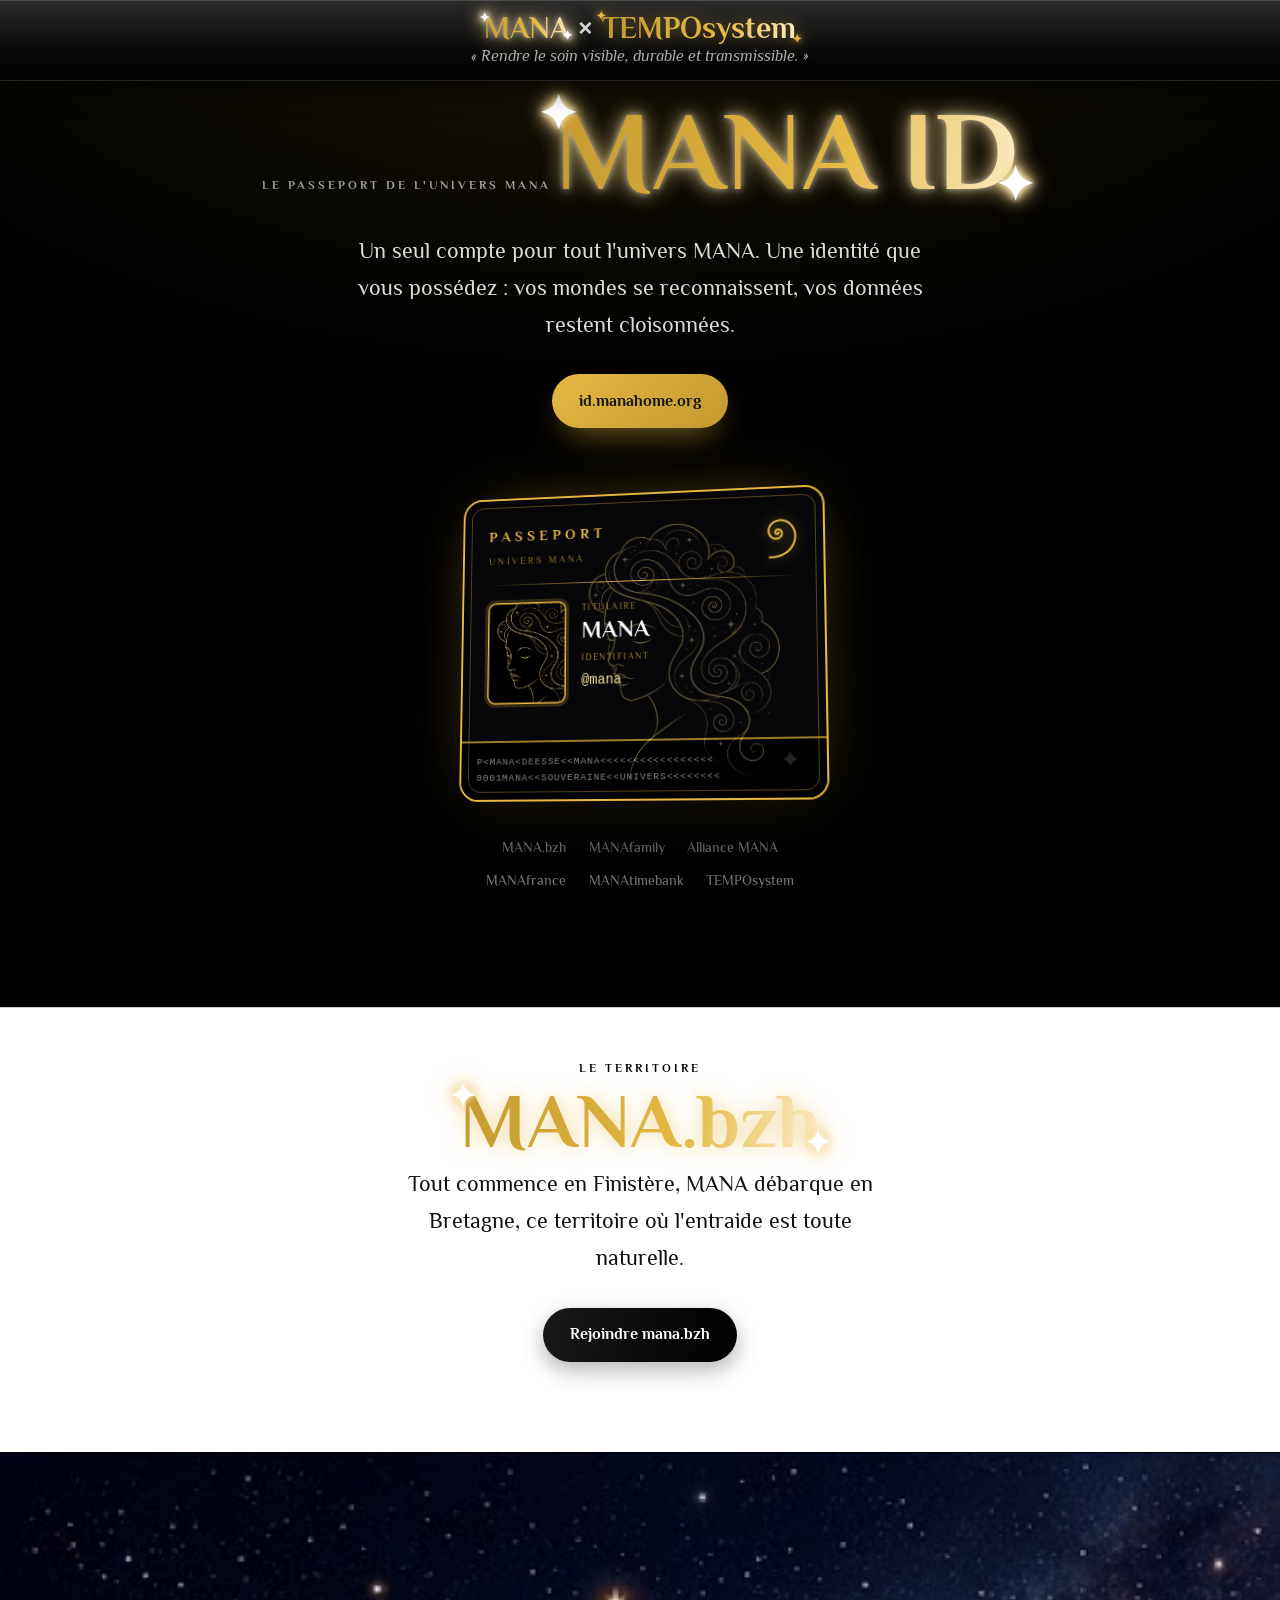
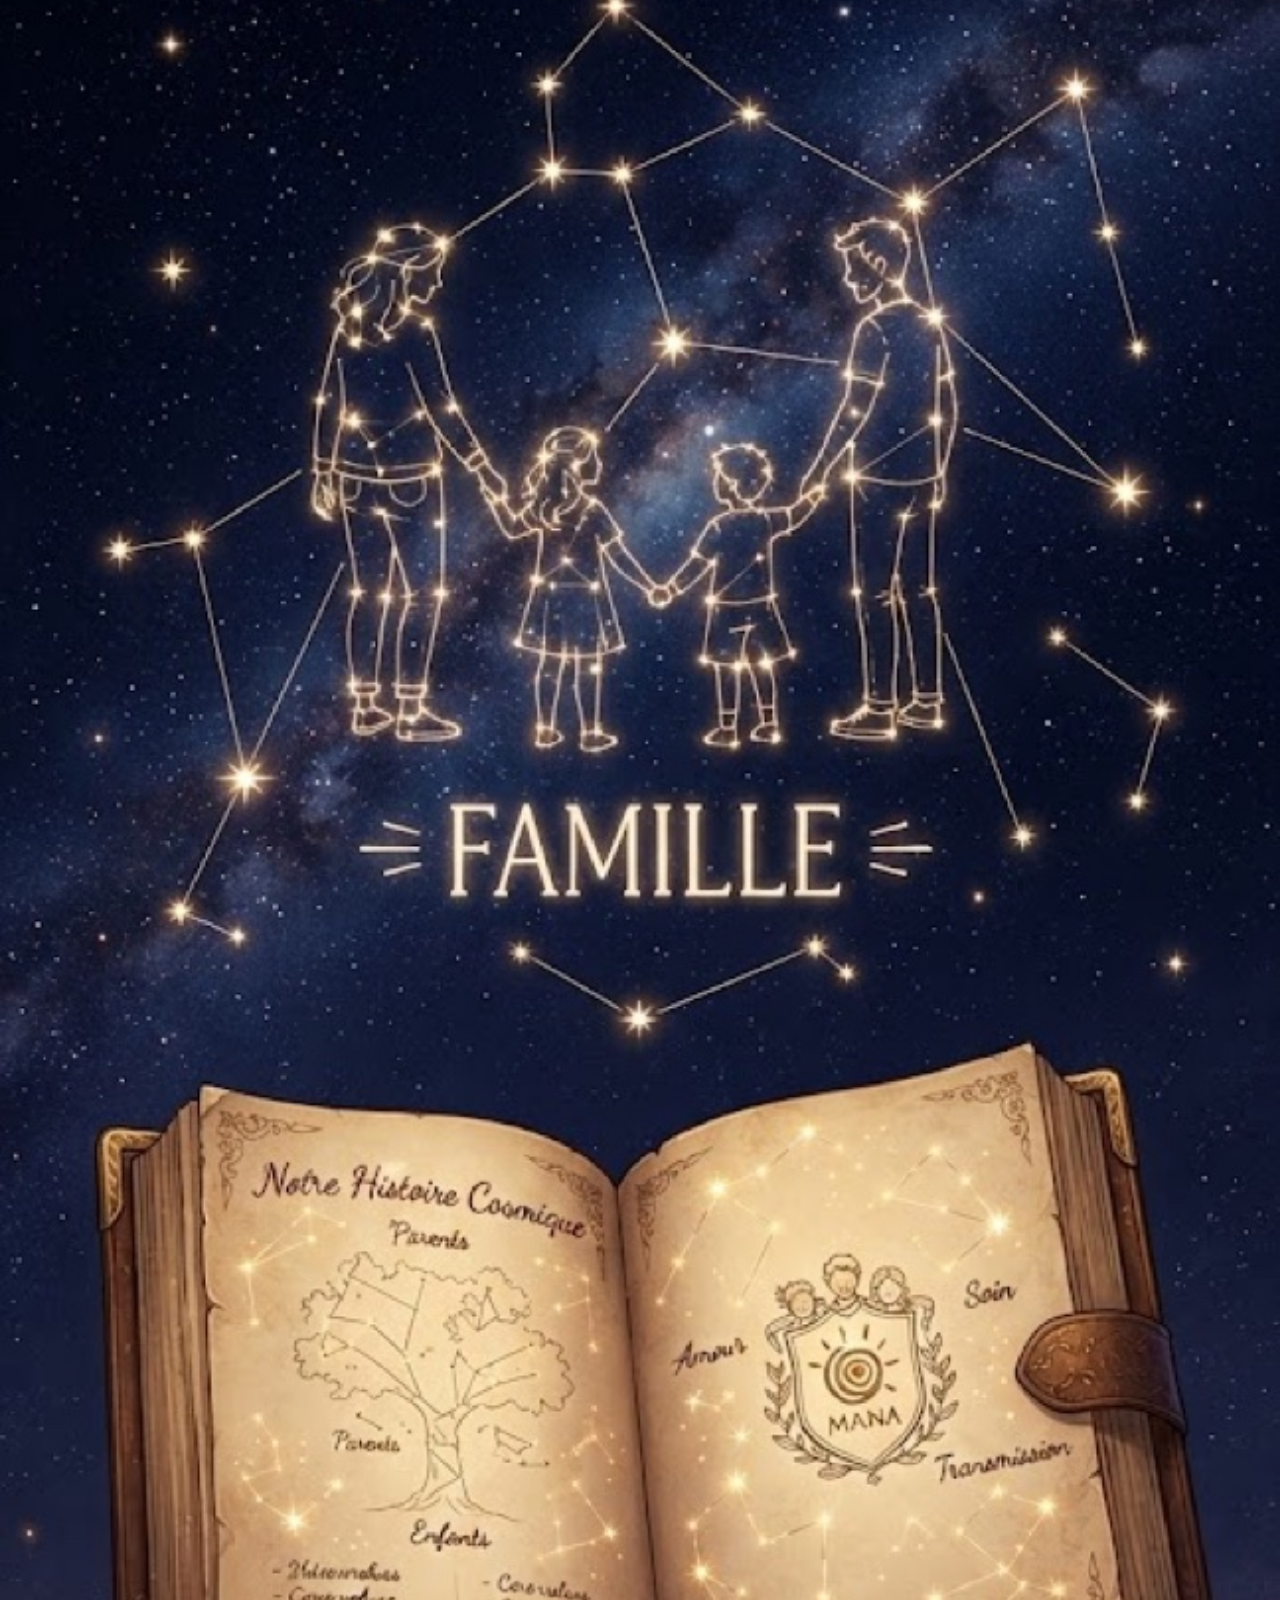
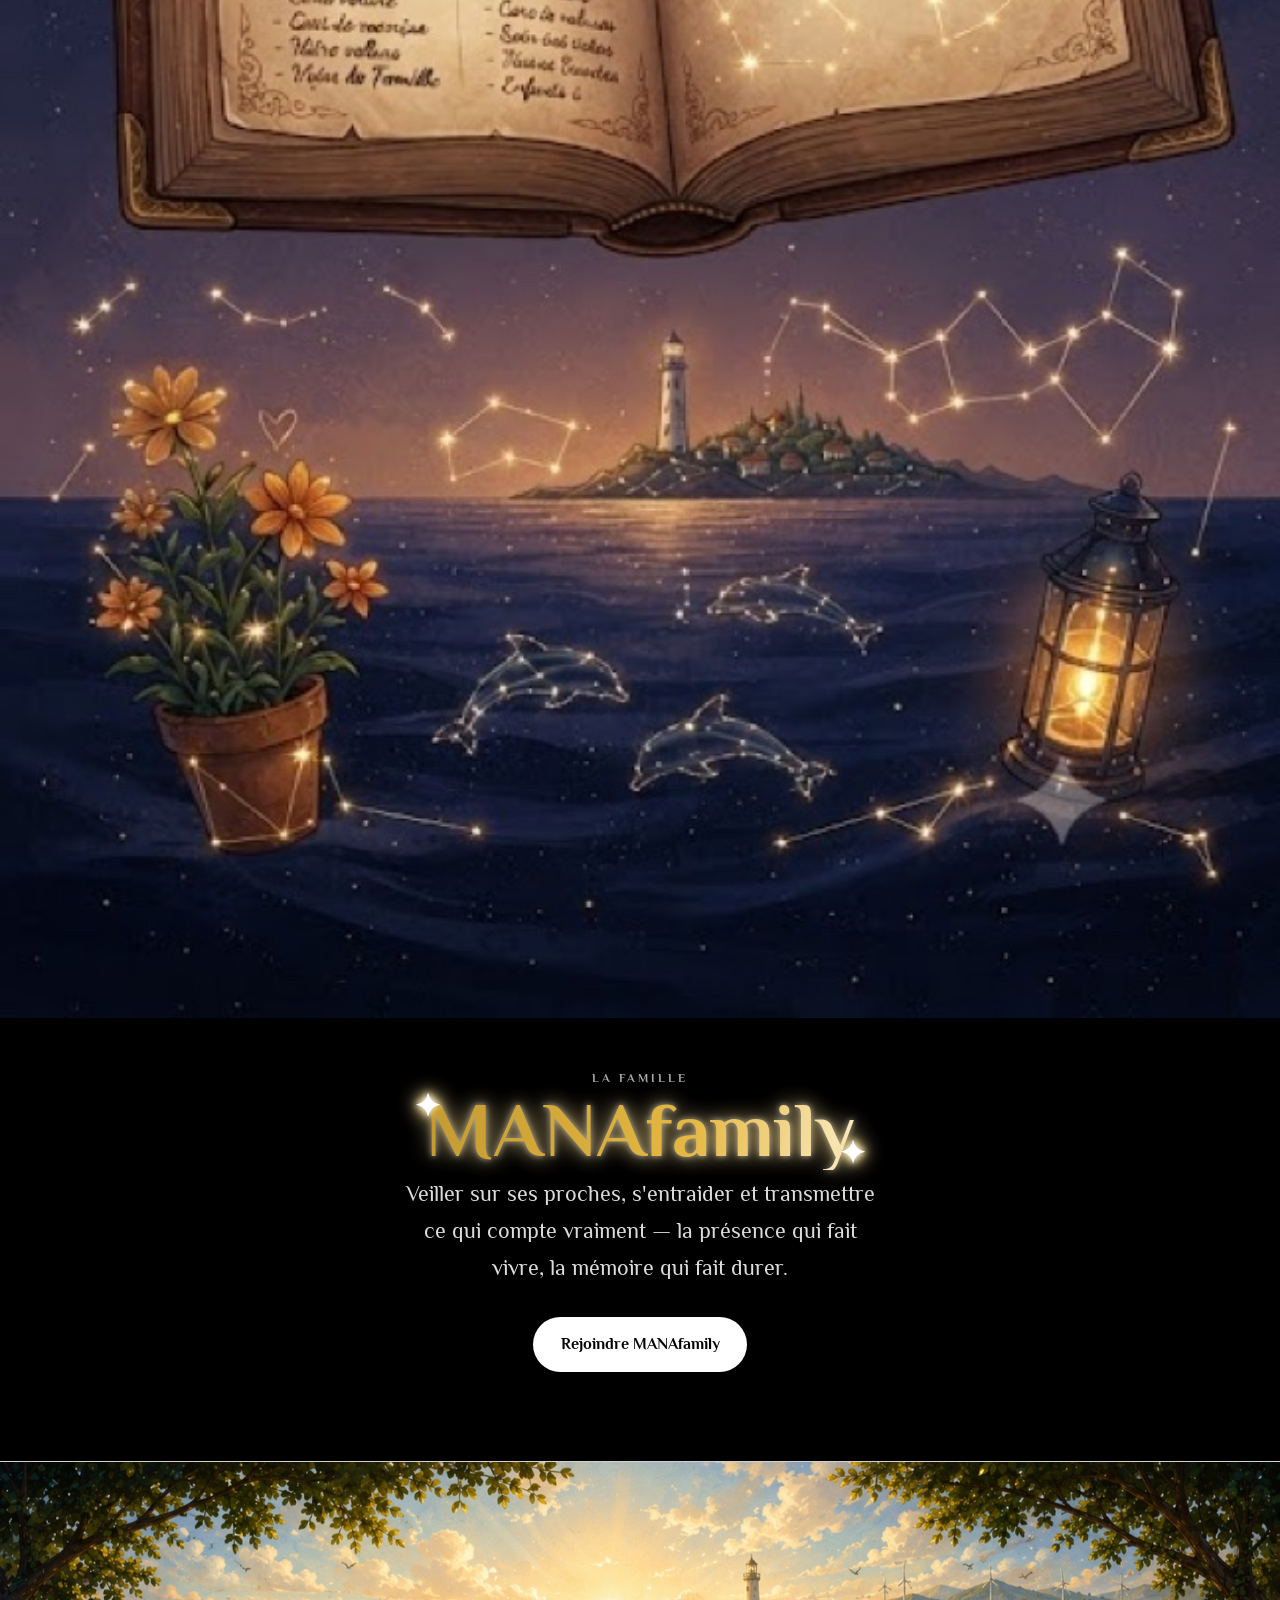
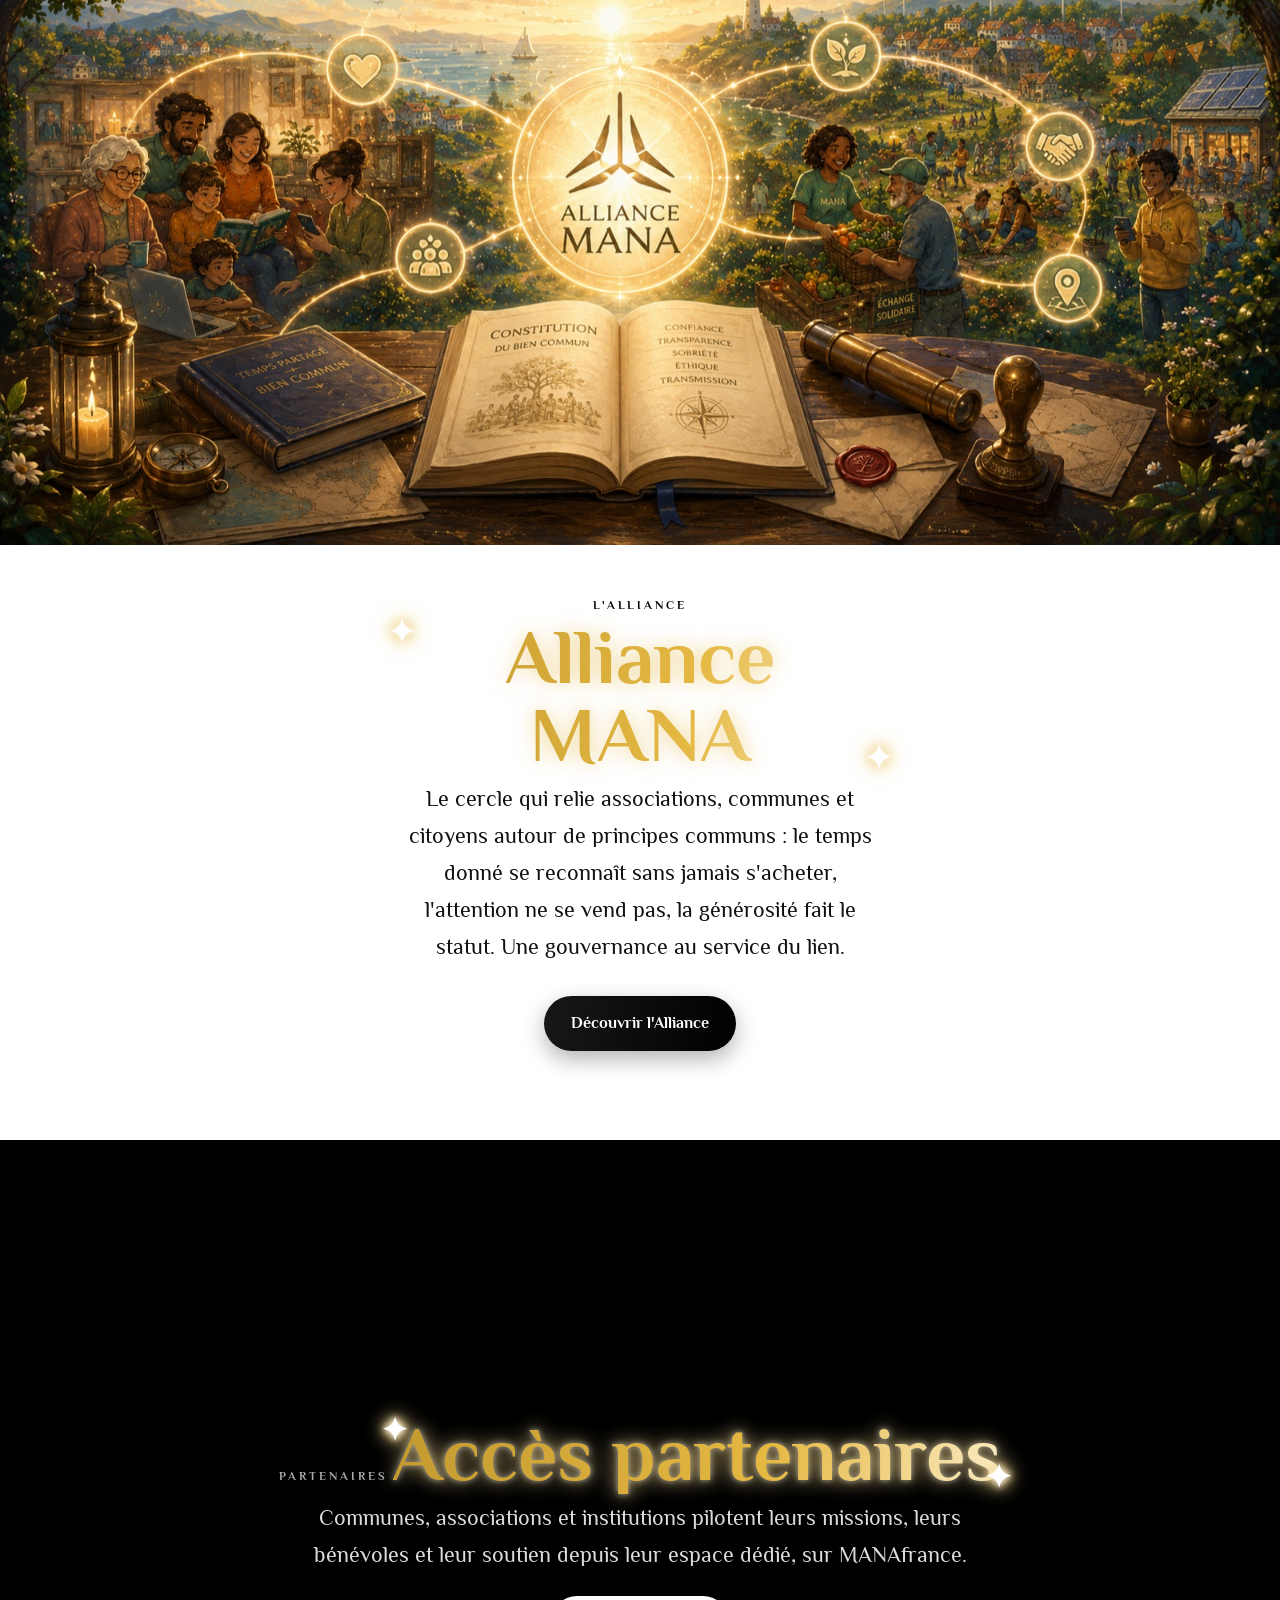
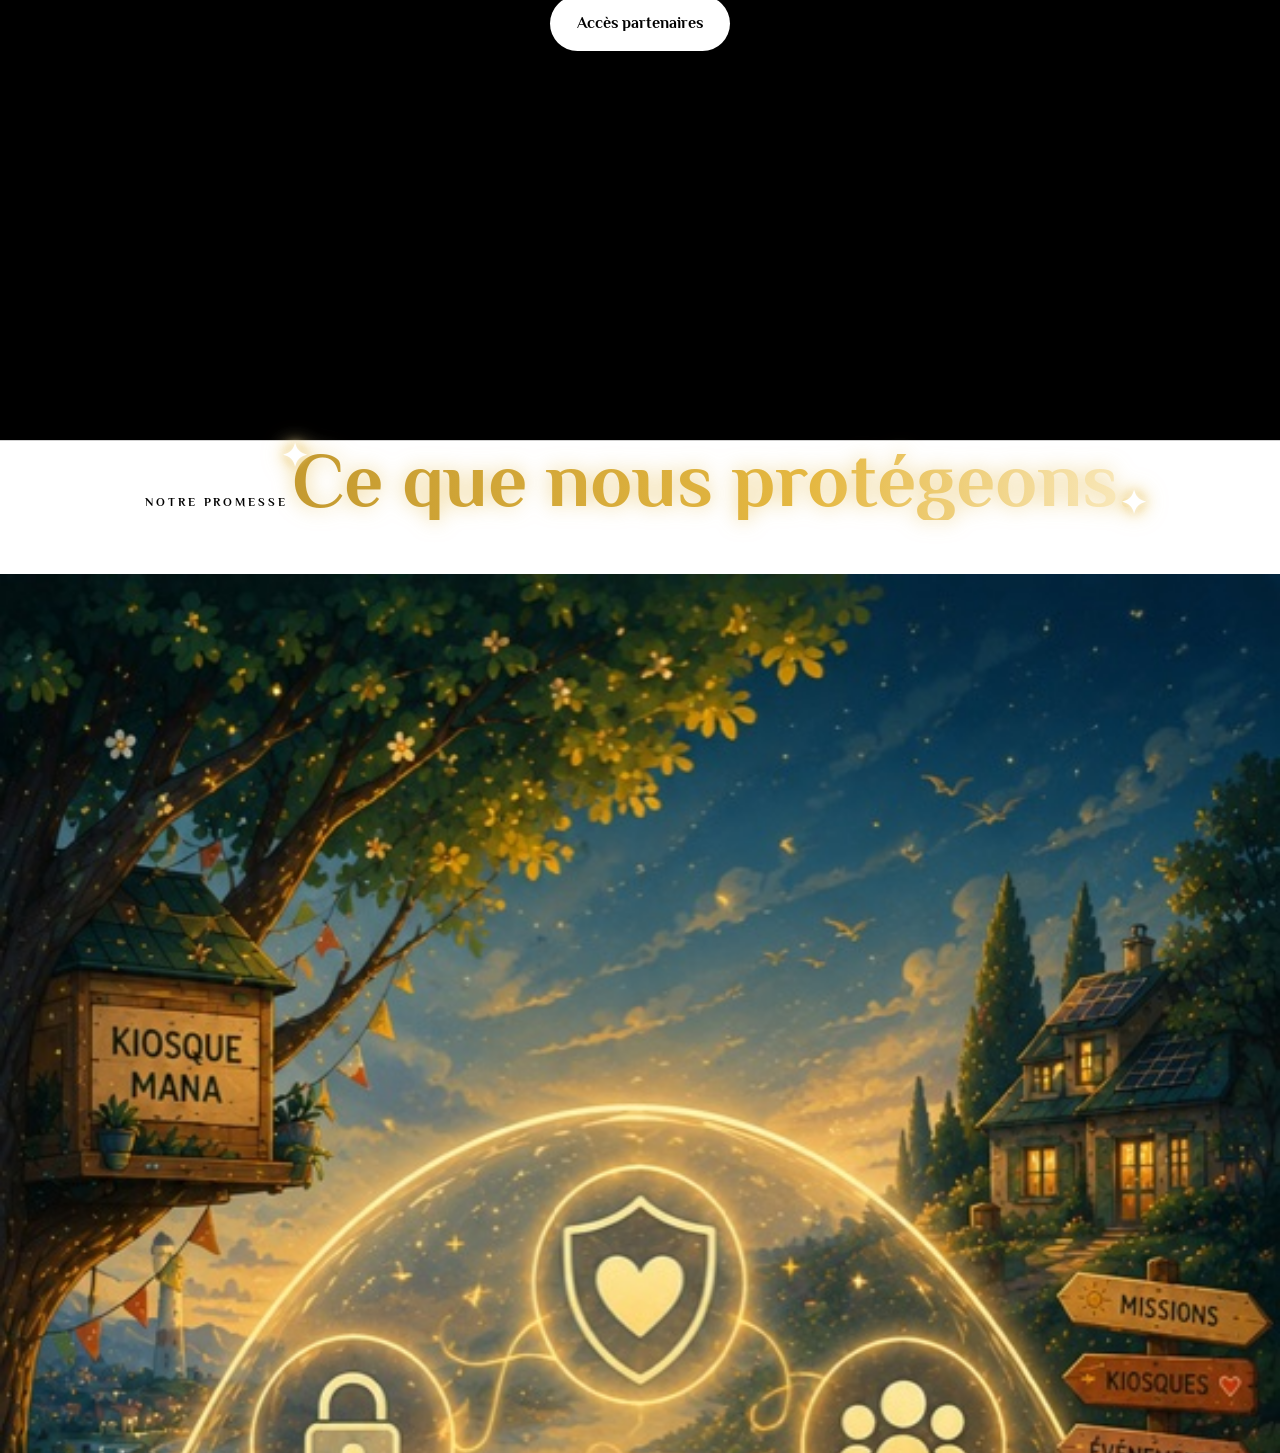
==== index.html @ 600512a5 "feat(accueil): hero MANA ID, alternance noir/blanc, header laqué & contact déesse - Hero MANA ID en " ====
<!doctype html>
<html lang="fr">
<head>
<meta charset="UTF-8">
<meta name="viewport" content="width=device-width, initial-scale=1.0">
<title>MANA — Prendre soin, ensemble · MANA.bzh &amp; MANAfamily</title>
<link rel="icon" type="image/png" href="/favicon.png">
<link rel="apple-touch-icon" href="/icon-192.png">
<!-- PWA : installable + mode standalone (visuels portrait) -->
<link rel="manifest" href="/manifest.webmanifest">
<meta name="theme-color" content="#ffffff">
<meta name="mobile-web-app-capable" content="yes">
<meta name="apple-mobile-web-app-capable" content="yes">
<meta name="apple-mobile-web-app-status-bar-style" content="default">
<meta name="apple-mobile-web-app-title" content="MANAHOME">
<meta name="description" content="MANA rend le soin visible, durable et transmissible. MANA.bzh pour l'entraide entre voisins en Bretagne, MANAfamily pour veiller sur ses proches — et tout l'univers MANA : Alliance MANA, MANA France, ManaTimeBank, TEMPOsystem.">
<meta property="og:title" content="MANA — Prendre soin, ensemble · MANA.bzh & MANAfamily">
<meta property="og:description" content="L'univers du soin partagé : MANA.bzh (entraide entre voisins en Bretagne), MANAfamily (veiller sur ses proches), Alliance MANA, MANA France, ManaTimeBank et TEMPOsystem.">
<meta property="og:type" content="website">
<meta property="og:site_name" content="MANA">
<meta property="og:locale" content="fr_FR">
<meta property="og:url" content="https://manahome.org/">
<meta property="og:image" content="https://manahome.org/og.jpg">
<meta property="og:image:width" content="1200">
<meta property="og:image:height" content="630">
<meta property="og:image:alt" content="Une famille sur un voilier MANA vogue vers la Terre de MANA, au soleil couchant.">
<meta property="og:image:type" content="image/jpeg">
<link rel="canonical" href="https://manahome.org/">
<script type="application/ld+json">
{
  "@context": "https://schema.org",
  "@graph": [
    {
      "@type": "Organization",
      "@id": "https://manahome.org/#organization",
      "name": "MANA",
      "alternateName": "Univers MANA",
      "url": "https://manahome.org",
      "sameAs": ["https://www.wikidata.org/wiki/Q140514880"],
      "logo": { "@type": "ImageObject", "url": "https://manahome.org/Logo_MANA_Symbol_logo.png" },
      "description": "L'univers MANA : rendre le soin visible, durable et transmissible. Une famille de mondes citoyens sous une même Constitution.",
      "subOrganization": [
        { "@type": "Organization", "name": "MANA France", "url": "https://manafrance.org" },
        { "@type": "Organization", "name": "MANA Bretagne", "url": "https://mana.bzh" },
        { "@type": "Organization", "name": "Mana Family", "url": "https://manafamily.org" },
        { "@type": "Organization", "name": "TEMPOSYSTEM", "url": "https://temposystem.fr" },
        { "@type": "Organization", "name": "Mana Time Bank", "url": "https://manatimebank.org" },
        { "@type": "Organization", "name": "Alliance MANA", "url": "https://alliancemana.org" }
      ]
    },
    {
      "@type": "WebSite",
      "@id": "https://manahome.org/#website",
      "url": "https://manahome.org",
      "name": "MANA",
      "inLanguage": "fr-FR",
      "publisher": { "@id": "https://manahome.org/#organization" }
    }
  ]
}
</script>
<meta name="twitter:card" content="summary_large_image">
<meta name="twitter:title" content="MANA — Prendre soin, ensemble · MANA.bzh & MANAfamily">
<meta name="twitter:description" content="L'univers du soin partagé : MANA.bzh, MANAfamily, Alliance MANA, MANA France, ManaTimeBank, TEMPOsystem.">
<meta name="twitter:image" content="https://manahome.org/og.jpg">
<link href="https://fonts.googleapis.com/css2?family=Philosopher:ital,wght@0,400;0,700;1,400;1,700&display=swap" rel="stylesheet">
<style>
  :root{
    color-scheme: light; /* le site reste en mode jour, quel que soit le réglage système */
    /* PALETTE NATURE — vert, sable, terre, eau. On garde les noms de tokens
       hérités, mais le canevas devient clair et aéré (Apple / Airbnb / Patagonia). */
    --mer:#9f9f9f; --riviere:#8d8d8d; --mousse:#868686;
    --sable:#d3d3d3; --terre:#717171; --kaki:#000000; --soleil:#acacac; --corail:#8e8e8e;
    --bleu:var(--riviere); --violet:var(--mousse);
    --encre:#000000; --texte:#111111; --brume:#3d3d3d; --filet:rgba(0, 0, 0, .18);
    --sous:var(--kaki);
    /* Canevas blanc, respirant */
    --fond:#ffffff; --fond-2:#ffffff; --carte:#ffffff;
    --serif:'Philosopher','Iowan Old Style',Georgia,serif;
    --sans:'Philosopher','Iowan Old Style',Georgia,serif;
    --ombre:0 20px 60px rgba(47, 47, 47, .10);
    --ombre-douce:0 10px 34px rgba(47, 47, 47, .07);
  }
  *{box-sizing:border-box} html{scroll-behavior:smooth}
  body{margin:0;font-family:var(--sans);color:var(--texte);line-height:1.7;
    background:var(--fond);-webkit-font-smoothing:antialiased}
  a{color:inherit}
  img{max-width:100%}
  ::selection{background:#000000;color:#ffffff}

  /* Conteneur commun — beaucoup d'air */
  .wrap{max-width:1080px;margin:0 auto;padding:0 1.8rem}
  /* Chaque section = un écran à part entière, très aéré, nettement coupé */
  section{min-height:100svh;display:flex;flex-direction:column;justify-content:center;
    padding:0 0 clamp(4.5rem,9vw,7.5rem)}
  section > .wrap{width:100%}
  section + section{border-top:1px solid var(--filet)}
  h1,h2{font-family:var(--serif);color:var(--kaki);letter-spacing:-.01em;margin:0}
  h2{font-weight:400;font-size:clamp(2.2rem,5vw,3.6rem);line-height:1.12}
  .eyebrow{font-size:.72rem;letter-spacing:.26em;text-transform:uppercase;font-weight:700;
    color:var(--sous);margin:0 0 1.6rem}
  .lead{font-size:clamp(1.18rem,2vw,1.4rem);line-height:1.65;color:var(--texte)}

  /* Boutons */
  .btn{display:inline-flex;align-items:center;gap:.4rem;padding:.85rem 1.7rem;border-radius:999px;
    background:linear-gradient(100deg,#181818,#000000);color:#ffffff;font-weight:700;
    font-size:1rem;text-decoration:none;box-shadow:0 8px 22px rgba(0, 0, 0, .30);
    transition:filter .2s,transform .2s}
  .btn:hover{filter:brightness(1.6);transform:translateY(-2px)}
  .btn.ghost{background:none;color:var(--kaki);border:1.5px solid rgba(0, 0, 0, .55);box-shadow:none}
  .btn.ghost:hover{border-color:var(--kaki);background:rgba(0, 0, 0, .06)}

  /* Header — barre fine ; tout est dans le menu, sauf la connexion */
  header{position:fixed;top:0;left:0;right:0;z-index:50;backdrop-filter:blur(12px);
    background:rgba(255, 255, 255, .82);border-bottom:1px solid var(--filet)}
  body{padding-top:0}
  .nav{max-width:1120px;margin:0 auto;padding:0 1.8rem;height:62px;display:flex;
    align-items:center;justify-content:space-between;gap:1rem}
  .mark{display:flex;align-items:center;gap:.7rem;text-decoration:none}
  .mark img{height:28px;width:28px;object-fit:contain}
  header .mark img{filter:grayscale(1)}
  .mark-name{font-size:13px;letter-spacing:.18em;font-weight:700;text-transform:uppercase;color:var(--encre)}
  .nav-actions{display:flex;align-items:center;gap:.75rem;flex-shrink:0}
  .nav-btn{display:inline-block;padding:.55rem 1.15rem;border-radius:999px;font-size:12.5px;font-weight:700;
    letter-spacing:.02em;white-space:nowrap;text-decoration:none;
    background:linear-gradient(100deg,#181818,#000000);color:#ffffff;
    box-shadow:0 4px 14px rgba(0, 0, 0, .28);transition:filter .2s,transform .2s}
  .nav-btn:hover{filter:brightness(1.35);transform:translateY(-1px)}
  @media(max-width:460px){.nav-btn{padding:.5rem .95rem;font-size:12px}}
  /* Bouton hamburger — présent à toutes les tailles */
  .burger{width:42px;height:42px;border:0;background:none;cursor:pointer;padding:0;
    display:flex;flex-direction:column;align-items:center;justify-content:center;gap:5px}
  .burger span{display:block;width:22px;height:2px;background:var(--encre);border-radius:2px;
    transition:transform .3s ease, opacity .2s ease}
  .burger[aria-expanded="true"] span:nth-child(1){transform:translateY(7px) rotate(45deg)}
  .burger[aria-expanded="true"] span:nth-child(2){opacity:0}
  .burger[aria-expanded="true"] span:nth-child(3){transform:translateY(-7px) rotate(-45deg)}
  /* Menu plein écran */
  .menu{position:fixed;inset:0;z-index:40;background:rgba(255, 255, 255, .98);backdrop-filter:blur(16px);
    display:flex;align-items:center;justify-content:center;
    opacity:0;visibility:hidden;transition:opacity .3s ease, visibility .3s ease}
  .menu.open{opacity:1;visibility:visible}
  .menu-nav{display:flex;flex-direction:column;align-items:center;gap:clamp(1.5rem,4vw,2.6rem)}
  .menu-nav a{font-family:var(--serif);color:var(--kaki);text-decoration:none;
    font-size:clamp(1.9rem,5vw,3rem);line-height:1;letter-spacing:-.01em;
    transition:color .18s ease, transform .18s ease}
  .menu-nav a:hover{color:var(--mousse);transform:translateY(-2px)}
  body.menu-open{overflow:hidden}

  /* Logo texte MANAfamily — effet « or vivant » + étincelles (identité manafamily.org) */
  .mf-logo{position:relative;display:inline-block;margin:0 0 1.6rem;
    font-family:'Philosopher',var(--serif);font-weight:700;text-transform:none;
    font-size:clamp(3rem,11vw,5.6rem);line-height:1.05;letter-spacing:0;
    background:linear-gradient(100deg,#c49a30 0%,#e5b842 26%,#fff7e0 46%,#ffffff 50%,#fff7e0 54%,#e5b842 74%,#c49a30 100%);
    background-size:240% 100%;-webkit-background-clip:text;background-clip:text;
    -webkit-text-fill-color:transparent;color:transparent;
    filter:drop-shadow(0 0 10px rgba(229,184,66,.6)) drop-shadow(0 0 3px rgba(255,255,255,.7));
    animation:manafamily-lumiere 5s ease-in-out infinite}
  .mf-logo::before,.mf-logo::after{content:'✦';position:absolute;font-size:.42em;
    color:#ffffff;-webkit-text-fill-color:#ffffff;
    text-shadow:0 0 6px rgba(255,255,255,.95),0 0 12px #e5b842;
    animation:etincelle-mana 2.6s ease-in-out infinite;pointer-events:none}
  .mf-logo::before{top:-.05em;left:-.35em}
  .mf-logo::after{bottom:0;right:-.35em;animation-delay:1.3s}
  @keyframes manafamily-lumiere{0%{background-position:130% 0}100%{background-position:-30% 0}}
  @keyframes etincelle-mana{0%,100%{opacity:.15;transform:scale(.6) rotate(0deg)}50%{opacity:1;transform:scale(1.15) rotate(90deg)}}
  @media(prefers-reduced-motion:reduce){.mf-logo{animation:none;background-position:50% 0}.mf-logo::before,.mf-logo::after{animation:none;opacity:.7}}
  /* Mot doré réutilisable (effet MANAfamily) — ex. « Lire notre Constitution » */
  .or-vivant{position:relative;font-family:'Philosopher',var(--serif);font-weight:700;text-transform:none;text-decoration:none;
    background:linear-gradient(100deg,#c49a30 0%,#e5b842 26%,#fff7e0 46%,#ffffff 50%,#fff7e0 54%,#e5b842 74%,#c49a30 100%);
    background-size:240% 100%;-webkit-background-clip:text;background-clip:text;-webkit-text-fill-color:transparent;color:transparent;
    filter:drop-shadow(0 0 8px rgba(229,184,66,.45));animation:manafamily-lumiere 5s ease-in-out infinite}
  .or-vivant::before,.or-vivant::after{content:'✦';position:absolute;font-size:.4em;color:#e5b842;-webkit-text-fill-color:#e5b842;
    text-shadow:0 0 6px rgba(229,184,66,.85);animation:etincelle-mana 2.6s ease-in-out infinite;pointer-events:none}
  .or-vivant::before{top:-.1em;left:-.5em}
  .or-vivant::after{bottom:-.05em;right:-.5em;animation-delay:1.3s}
  .lire-constitution{font-family:var(--serif);font-size:clamp(1rem,1.8vw,1.2rem);color:rgba(255,255,255,.78);
    line-height:1.2;background:#000000;border-radius:24px;text-align:center;
    padding:clamp(1.8rem,4vw,2.6rem);margin:clamp(2.4rem,5vw,3.2rem) 0 0}
  .lire-constitution .or-vivant{display:block;font-size:clamp(2.8rem,7vw,4.8rem);line-height:1.05;margin-top:.15rem}
  @media(prefers-reduced-motion:reduce){.or-vivant{animation:none;background-position:50% 0}.or-vivant::before,.or-vivant::after{animation:none;opacity:.7}}
  /* ===== HERO — MANA ID · le passeport de l'univers MANA (fond noir) ===== */
  .hero-id{text-align:center;background:#000000;overflow:hidden;
    justify-content:flex-start;padding-top:clamp(4.8rem,9vw,5.8rem);
    background-image:radial-gradient(120% 80% at 50% -10%,rgba(229,184,66,.14),transparent 60%)}
  .hero-id .eyebrow{color:rgba(255,255,255,.62)}
  .hero-id .mf-logo{font-size:clamp(3.4rem,13vw,7rem);margin:0 0 1.4rem}
  .hero-id .lead{max-width:44ch;margin:0 auto;color:rgba(255,255,255,.86)}
  .hero-id .id-cta{margin-top:1.9rem;background:linear-gradient(135deg,#e5b842,#c49a30);
    color:#141414;box-shadow:0 14px 32px -12px rgba(196,154,48,.72)}
  .hero-id .id-cta:hover{filter:brightness(1.08);transform:translateY(-2px)}
  .id-worlds{display:flex;flex-wrap:wrap;justify-content:center;gap:.5rem 1.4rem;
    margin:2.2rem auto 0;max-width:40ch;font-size:.9rem;color:rgba(255,255,255,.5)}
  .id-worlds span{white-space:nowrap}
  .id-soon{display:inline-block;margin-top:2.2rem;padding:.5rem 1.2rem;border-radius:999px;
    border:1px solid rgba(255,255,255,.28);color:rgba(255,255,255,.72);
    font-size:.8rem;letter-spacing:.06em}

  /* ===== Passeport visuel de la déesse MANA (dans le hero MANA ID) ===== */
  .id-passport{--g:#e5b842;--g-hi:#f6e3a2;margin:clamp(2.6rem,5vw,3.8rem) auto 0;
    width:min(372px,86vw);perspective:1500px}
  .idp-card{position:relative;border-radius:20px;overflow:hidden;border:2px solid var(--g);
    background:#0b0b0e;text-align:left;
    box-shadow:0 44px 90px -34px rgba(0,0,0,.95),0 0 66px -22px rgba(229,184,66,.5);
    transform:rotateX(8deg) rotateY(-11deg);transform-style:preserve-3d;
    animation:idp-float 8s ease-in-out infinite}
  @keyframes idp-float{
    0%,100%{transform:rotateX(8deg) rotateY(-11deg) translateY(0)}
    50%{transform:rotateX(6deg) rotateY(-7deg) translateY(-12px)}}
  .idp-liseret{position:absolute;inset:7px;border:1px solid rgba(229,184,66,.34);
    border-radius:13px;pointer-events:none;z-index:2}
  .idp-bg{position:absolute;inset:0;z-index:0;pointer-events:none;background:#000;
    background-image:url('/mana-deesse-portrait.png');background-repeat:no-repeat;
    background-position:right center;background-size:82%;opacity:.33;
    filter:brightness(1.45) saturate(1.15)}
  .idp-spiral{position:absolute;top:18px;right:18px;width:54px;height:54px;z-index:3;
    filter:drop-shadow(0 0 6px rgba(229,184,66,.5))}
  .idp-inner{position:relative;z-index:1;padding:26px 26px 18px}
  .idp-kicker{font-family:var(--serif);font-weight:700;letter-spacing:.32em;text-transform:uppercase;
    font-size:.92rem;margin:0;color:var(--g)}
  .idp-univers{font-family:var(--serif);letter-spacing:.24em;text-transform:uppercase;
    font-size:.64rem;color:rgba(229,184,66,.6);margin:.25rem 0 0}
  .idp-rule{height:1px;margin:.95rem 0 0;background:linear-gradient(to right,transparent,var(--g),transparent)}
  .idp-body{display:flex;gap:16px;align-items:flex-start;margin-top:1.15rem}
  .idp-photo{width:82px;height:104px;border-radius:8px;overflow:hidden;flex:none;background:#05060a;
    box-shadow:inset 0 0 0 1.5px var(--g),0 0 0 3px rgba(229,184,66,.2)}
  .idp-photo img{width:100%;height:100%;object-fit:cover;display:block}
  .idp-holder{min-width:0;flex:1}
  .idp-l{font-family:var(--serif);letter-spacing:.16em;text-transform:uppercase;font-size:.58rem;
    color:rgba(229,184,66,.66);margin:0}
  .idp-name{font-family:var(--serif);font-weight:700;font-size:1.5rem;color:#fff;margin:.08rem 0 0;line-height:1.05}
  .idp-handle{font-family:ui-monospace,Menlo,Consolas,monospace;font-size:.86rem;color:var(--g-hi);margin:.2rem 0 0}
  .idp-badge{display:inline-block;margin-top:.7rem;padding:.28rem .7rem;border-radius:7px;
    font-family:var(--serif);font-size:.62rem;letter-spacing:.12em;text-transform:uppercase;color:var(--g);
    border:1px solid rgba(229,184,66,.6);background:rgba(229,184,66,.12)}
  .idp-fields{display:flex;justify-content:space-between;gap:14px;margin-top:1.15rem}
  .idp-fields .v{font-family:ui-monospace,Menlo,Consolas,monospace;font-size:.8rem;color:rgba(255,255,255,.9);margin:.1rem 0 0}
  .idp-mrz{margin-top:1.2rem;background:#000;border-top:2px solid var(--g);padding:.75rem 1rem;
    font-family:ui-monospace,Menlo,Consolas,monospace;font-size:.6rem;letter-spacing:.1em;
    color:rgba(255,255,255,.78);line-height:1.7;word-break:break-all}
  @media(prefers-reduced-motion:reduce){.idp-card{animation:none}}
  @media(max-width:520px){.idp-card{transform:none;animation:none}}

  /* ===== ALTERNANCE blanc / noir — un fond sur deux passe en noir ===== */
  section.noir{background:#000000}
  section.noir .eyebrow{color:rgba(255,255,255,.68)}
  section.noir .lead{color:rgba(255,255,255,.86)}
  section.noir h1,section.noir h2{color:#ffffff}
  /* Bouton inversé sur fond noir : pastille blanche, texte noir */
  section.noir .btn{background:#ffffff;color:#000000;box-shadow:0 10px 26px rgba(0,0,0,.5)}
  section.noir .btn:hover{filter:none;background:#f1f1f1}
  section.noir .btn.ghost{background:none;color:#ffffff;border-color:rgba(255,255,255,.55)}
  section.noir .btn.ghost:hover{border-color:#ffffff;background:rgba(255,255,255,.08)}

  /* ===== OFFRES — illustrations pleine largeur (bord à bord) + texte centré dessous ===== */
  .offre-section{min-height:auto;text-align:center;padding:0 0 clamp(3.4rem,7vw,6rem)}
  .offre-media{width:100%;margin:0 0 clamp(1.8rem,3.6vw,3rem);overflow:hidden}
  .offre-media img{display:block;width:100%;height:auto}
  .offre-txt{max-width:60ch}
  .offre-txt .eyebrow{margin:0 0 .8rem}
  .offre-txt .mf-logo,.sec-partenaires .mf-logo,.sec-promesse .mf-logo{font-size:clamp(2.8rem,7vw,4.8rem);margin:0 0 .4rem;line-height:1.02}
  /* Masthead — « MANAhome × TEMPOsystem » + devise, aligné à gauche */
  .masthead{position:fixed;top:0;left:0;right:0;z-index:60;text-align:center;
    padding:clamp(.5rem,1.3vw,.8rem) clamp(1.5rem,4vw,2.4rem) clamp(.45rem,.9vw,.6rem);
    background:linear-gradient(180deg,#2b2b2b 0%,#0c0c0c 58%,#000000 100%);
    box-shadow:0 12px 30px -8px rgba(0,0,0,.7),
      inset 0 1px 0 rgba(255,255,255,.14),
      inset 0 -1px 0 rgba(0,0,0,.7);
    -webkit-backdrop-filter:blur(6px);backdrop-filter:blur(6px)}
  .masthead-brand{margin:0;font-size:clamp(1.15rem,2.8vw,1.9rem);line-height:1}
  .masthead-brand .mf-logo,.masthead-brand .or-vivant{font-size:1em;margin:0;line-height:1;text-decoration:none}
  .masthead-brand .mh-x{color:rgba(255,255,255,.82);font-family:var(--serif);font-weight:700;padding:0 .3em}
  .masthead-devise{margin:0;color:rgba(255,255,255,.66);font-family:var(--serif);font-style:italic;font-size:clamp(.82rem,1.4vw,1rem)}
  .offre-txt .lead{margin:0 auto 1.9rem;max-width:52ch}
  /* Sections épurées Alliance & Partenaires */
  .sec-partenaires{text-align:center}
  .sec-partenaires .lead{max-width:54ch;margin:0 auto 1.4rem}

  /* ===== SECTION 2 — le temps de l'entraide (illustration pleine) ===== */
  .sec-espaces{text-align:center}
  .sr-only{position:absolute;width:1px;height:1px;padding:0;margin:-1px;overflow:hidden;
    clip:rect(0 0 0 0);white-space:nowrap;border:0}
  .entraide-illu{margin:0 auto;max-width:1000px;border-radius:26px;overflow:hidden;
    box-shadow:var(--ombre);border:1px solid var(--filet);transition:transform .3s ease,box-shadow .3s ease}
  .entraide-illu:hover{transform:translateY(-4px)}
  .entraide-illu a{display:block}
  .entraide-illu img{display:block;width:100%;height:auto}
  @media(max-width:560px){.entraide-illu{border-radius:18px}}

  /* ===== SECTION 3 — pourquoi MANA ? (bande ivoire) ===== */
  .pourquoi-grid{display:grid;grid-template-columns:1fr 1fr;gap:clamp(2.5rem,6vw,5rem);align-items:center}
  @media(max-width:820px){.pourquoi-grid{grid-template-columns:1fr;gap:2.6rem;text-align:center}}
  .pourquoi-txt p{font-size:clamp(1.2rem,2.2vw,1.5rem);line-height:1.5;color:var(--encre);
    font-family:var(--serif);margin:0 0 .3rem}
  .pourquoi-txt .compte{color:var(--brume)}
  .pourquoi-txt .pivot{color:var(--kaki);margin-top:1.4rem}
  .pourquoi-txt .rend{font-weight:700;color:var(--mousse)}
  /* Les trois forces du soin : Présence · Mémoire · Lien */
  .grammaire{margin:0 auto;max-width:460px;width:100%}
  .grammaire img{display:block;width:100%;height:auto;mix-blend-mode:multiply}

  /* ===== SECTION 4 — notre promesse (bande blanche) ===== */
  .sec-promesse{text-align:center;background:var(--fond-2)}
  .promesse-illu{width:100%;margin:clamp(2rem,4vw,3rem) 0 clamp(2.4rem,5vw,3.4rem);
    border-radius:0;overflow:hidden;box-shadow:none;border:none}
  .promesse-illu img{display:block;width:100%;height:auto}
  .promesse{display:grid;grid-template-columns:repeat(2,1fr);gap:1.4rem;margin:0 0 clamp(2.4rem,5vw,3.4rem);text-align:left}
  @media(max-width:640px){.promesse{grid-template-columns:1fr}}
  .prom{background:var(--carte);border:1px solid var(--filet);border-radius:20px;
    padding:clamp(1.5rem,2.6vw,2rem);box-shadow:var(--ombre-douce);display:flex;gap:1rem;align-items:flex-start}
  .prom svg{flex:none;width:26px;height:26px;stroke:var(--mousse);stroke-width:1.7;fill:none;
    stroke-linecap:round;stroke-linejoin:round;margin-top:.15rem}
  .prom p{margin:0;font-size:clamp(1.1rem,2vw,1.28rem);line-height:1.4;color:var(--encre);font-family:var(--serif)}

  /* ===== SECTION 5 — la Terre de MANA (bande ivoire) ===== */
  .sec-terre{text-align:center}
  .sec-terre h2{margin-bottom:clamp(1.6rem,3vw,2.2rem)}
  .terre-txt{max-width:34ch;margin:0 auto clamp(2.4rem,5vw,3.2rem);font-family:var(--serif);
    font-size:clamp(1.2rem,2.3vw,1.55rem);line-height:1.5;color:var(--texte)}
  .terre-txt strong{color:var(--kaki)}
  .terre-frame{max-width:940px;margin:0 auto clamp(2.6rem,5vw,3.4rem);border-radius:26px;overflow:hidden;
    box-shadow:var(--ombre);border:1px solid var(--filet)}
  .terre-frame img{display:block;width:100%;height:auto}
  @media(max-width:560px){.terre-frame{border-radius:18px}}

  /* ===== SECTION 6 — commencer (bande blanche) ===== */
  .sec-commencer{text-align:center;background:var(--fond-2)}
  .sec-commencer h2{margin-bottom:clamp(1.8rem,4vw,2.6rem)}
  .commencer-frame{max-width:820px;margin:0 auto clamp(2.6rem,5vw,3.6rem);border-radius:24px;overflow:hidden;
    box-shadow:var(--ombre-douce);border:1px solid var(--filet)}
  .commencer-frame img{display:block;width:100%;height:auto}
  .guide-star{max-width:620px;margin:0 auto;background:var(--fond);border:1px solid var(--filet);
    border-radius:24px;padding:clamp(2.2rem,4vw,3rem);box-shadow:var(--ombre)}
  .guide-star h3{font-family:var(--serif);font-weight:700;font-size:clamp(1.6rem,3.4vw,2.2rem);
    color:var(--kaki);margin:0 0 .6rem}
  .guide-star p{margin:0 auto 1.6rem;max-width:46ch;color:var(--brume);font-size:1.05rem}
  .guide-cta{display:flex;gap:.8rem;justify-content:center;flex-wrap:wrap}
  .plus-loin{margin-top:clamp(3.5rem,7vw,5.5rem)}
  .plus-loin .eyebrow{margin-bottom:1.6rem}
  .plus-grid{display:grid;grid-template-columns:repeat(auto-fit,minmax(180px,1fr));gap:1.1rem;max-width:880px;margin:0 auto}
  @media(max-width:560px){.plus-grid{grid-template-columns:1fr}}
  .plus{display:block;background:var(--carte);border:1px solid var(--filet);border-radius:16px;
    padding:1.3rem 1.5rem;text-decoration:none;color:inherit;text-align:left;
    transition:transform .2s,border-color .2s,box-shadow .2s}
  .plus:hover{transform:translateY(-2px);border-color:rgba(102, 102, 102, .3);box-shadow:var(--ombre-douce)}
  .plus b{display:block;font-family:var(--serif);font-size:1.15rem;color:var(--kaki)}
  .plus span{font-size:.9rem;color:var(--brume)}

  /* ===== CONTACT — écrire à MANA (fond noir, illustration déesse) ===== */
  .sec-contact{min-height:auto;background:#000000;padding:clamp(3.5rem,7vw,6rem) 0}
  .contact-grid{display:flex;flex-direction:column;align-items:center;text-align:center;
    gap:clamp(1.4rem,3.5vw,2.4rem)}
  .contact-illu{margin:0}
  .contact-illu img{display:block;width:100%;max-width:300px;height:auto;margin:0 auto;
    -webkit-mask-image:radial-gradient(circle at 50% 42%,#000 56%,transparent 80%);
    mask-image:radial-gradient(circle at 50% 42%,#000 56%,transparent 80%)}
  .contact-head{width:100%}
  .contact-head .eyebrow{color:rgba(255,255,255,.62)}
  .contact-head h2{color:#ffffff;margin:0 0 .7rem}
  .contact-head .lead{color:rgba(255,255,255,.82);margin:0 auto 1.6rem;max-width:52ch}
  .contact-form{display:flex;flex-direction:column;gap:.7rem;text-align:left;max-width:480px;margin:0 auto}
  .contact-form input,.contact-form textarea{width:100%;border:1px solid rgba(255,255,255,.2);
    border-radius:12px;padding:.8rem .95rem;font-size:.95rem;font-family:var(--sans);
    color:#ffffff;background:rgba(255,255,255,.05);outline:none;transition:border-color .2s}
  .contact-form input::placeholder,.contact-form textarea::placeholder{color:rgba(255,255,255,.45)}
  .contact-form input:focus,.contact-form textarea:focus{border-color:#e5b842}
  .contact-form textarea{resize:vertical}
  .contact-form .btn{margin-top:.3rem;justify-content:center;
    background:linear-gradient(135deg,#e5b842,#c49a30);color:#141414;
    box-shadow:0 14px 32px -12px rgba(196,154,48,.72)}
  .contact-form .btn:hover{filter:brightness(1.08);transform:translateY(-2px)}
  .contact-status{font-size:.88rem;margin:.2rem 0 0;color:rgba(255,255,255,.7)}

  /* ===== FOOTER ===== */
  footer{background:#000000;color:rgba(255,255,255,.72);border-top:1px solid rgba(255,255,255,.14);padding:clamp(3rem,6vw,4.5rem) 1.6rem 2.6rem}
  .foot-in{max-width:1080px;margin:0 auto}
  .foot-top{display:flex;align-items:center;gap:.8rem;margin-bottom:1.8rem}
  .foot-top img{width:30px;height:30px}
  .foot-top .fn{font-family:var(--serif);font-size:1.25rem;letter-spacing:.06em;color:#ffffff}
  .foot-links{display:flex;flex-wrap:wrap;gap:.6rem 1.9rem;margin-bottom:2.2rem;
    padding-bottom:2rem;border-bottom:1px solid rgba(255,255,255,.14)}
  .foot-links a{color:rgba(255,255,255,.78);text-decoration:none;font-size:.95rem;transition:color .15s}
  .foot-links a:hover{color:#ffffff}
  .foot-bas{display:flex;justify-content:space-between;align-items:center;flex-wrap:wrap;gap:1.2rem;
    font-size:.82rem;color:rgba(255,255,255,.6)}
  .foot-deesse{height:clamp(74px,13vw,104px);width:auto;flex:none;
    -webkit-mask-image:radial-gradient(circle at 50% 46%,#000 50%,transparent 76%);
    mask-image:radial-gradient(circle at 50% 46%,#000 50%,transparent 76%)}
  .foot-bas-txt{display:flex;flex-direction:column;gap:.35rem;text-align:right;margin-left:auto}
  .foot-bas .devise{font-family:var(--serif);font-style:italic;color:rgba(255,255,255,.6)}
  @media(max-width:560px){.foot-bas{justify-content:center}.foot-bas-txt{text-align:center;margin-left:0}}
</style>
</head>
<body>

<header class="masthead">
  <p class="masthead-brand">
    <a href="/" class="mf-logo" aria-label="MANA">MANA</a><span class="mh-x">×</span><a href="https://temposystem.fr" class="or-vivant" title="TEMPOsystem — l'infrastructure du temps donné">TEMPOsystem</a>
  </p>
  <p class="masthead-devise">« Rendre le soin visible, durable et transmissible. »</p>
</header>

<!-- ===== MANA ID — le passeport de l'univers MANA (HERO) ===== -->
<section id="mana-id" class="hero-id">
  <div class="wrap">
    <span class="eyebrow">Le passeport de l'univers MANA</span>
    <h1 class="mf-logo">MANA ID</h1>
    <p class="lead">Un seul compte pour tout l'univers MANA. Une identité que vous possédez&nbsp;: vos mondes se reconnaissent, vos données restent cloisonnées.</p>
    <a class="btn id-cta" href="https://id.manahome.org">id.manahome.org</a>

    <!-- Le passeport de la déesse MANA — vitrine du produit MANA ID -->
    <div class="id-passport" role="img" aria-label="Passeport MANA — l'identité souveraine de la déesse MANA, titulaire n°0001">
      <div class="idp-card">
        <span class="idp-bg"></span>
        <span class="idp-liseret"></span>
        <svg class="idp-spiral" viewBox="-50 -50 100 100" fill="none" aria-hidden="true">
          <path d="M2.0,0.0L2.0,0.2L2.0,0.4L2.0,0.6L2.0,0.8L2.0,1.0L1.9,1.2L1.8,1.4L1.7,1.7L1.6,1.8L1.4,2.0L1.2,2.2L1.0,2.4L0.8,2.5L0.6,2.6L0.3,2.7L0.1,2.8L-0.2,2.9L-0.5,2.9L-0.8,2.9L-1.1,2.9L-1.4,2.8L-1.7,2.7L-2.0,2.6L-2.2,2.5L-2.5,2.3L-2.8,2.1L-3.0,1.8L-3.3,1.6L-3.5,1.3L-3.7,0.9L-3.8,0.6L-3.9,0.2L-4.0,-0.2L-4.1,-0.5L-4.1,-1.0L-4.1,-1.4L-4.0,-1.8L-3.9,-2.2L-3.7,-2.6L-3.5,-3.1L-3.3,-3.4L-3.0,-3.8L-2.7,-4.2L-2.3,-4.5L-1.9,-4.8L-1.5,-5.1L-1.0,-5.3L-0.5,-5.5L0.0,-5.7L0.6,-5.7L1.2,-5.8L1.8,-5.8L2.4,-5.7L3.0,-5.5L3.6,-5.3L4.1,-5.1L4.7,-4.8L5.3,-4.4L5.8,-3.9L6.3,-3.4L6.7,-2.9L7.1,-2.3L7.4,-1.6L7.7,-0.9L7.9,-0.2L8.1,0.6L8.2,1.4L8.2,2.2L8.1,3.1L7.9,3.9L7.6,4.8L7.3,5.6L6.9,6.4L6.4,7.2L5.8,7.9L5.1,8.6L4.3,9.3L3.5,9.9L2.6,10.4L1.6,10.8L0.6,11.1L-0.5,11.4L-1.6,11.5L-2.8,11.5L-4.0,11.4L-5.2,11.2L-6.4,10.9L-7.5,10.5L-8.7,9.9L-9.8,9.2L-10.9,8.4L-11.9,7.5L-12.8,6.4L-13.7,5.3L-14.4,4.0L-15.1,2.7L-15.6,1.2L-16.0,-0.3L-16.2,-1.8L-16.3,-3.5L-16.2,-5.1L-16.0,-6.8L-15.6,-8.5L-15.0,-10.2L-14.3,-11.8L-13.3,-13.4L-12.3,-14.9L-11.0,-16.4L-9.6,-17.7L-8.0,-19.0L-6.2,-20.1L-4.4,-21.0L-2.4,-21.8L-0.3,-22.4L1.9,-22.8L4.2,-23.0L6.5,-23.0L8.9,-22.7L11.3,-22.2L13.6,-21.5L16.0,-20.5L18.3,-19.3L20.5,-17.8L22.5,-16.1L24.5,-14.1L26.3,-12.0L27.9,-9.6L29.3,-7.0L30.5,-4.2L31.4,-1.3L32.1,1.7L32.4,4.9L32.5,8.2L32.2,11.5L31.6,14.9L30.7,18.2L29.4,21.6L27.8,24.8L25.8,28.0L23.5,31.0L20.9,33.8L17.9,36.4L14.6,38.8L11.0,40.9L7.2,42.6L3.1,44.0L-1.1,45.1L-5.6,45.7L-10.2,45.9L-14.9,45.7" stroke="#e5b842" stroke-width="2" stroke-linecap="round" vector-effect="non-scaling-stroke"/>
        </svg>
        <div class="idp-inner">
          <p class="idp-kicker">Passeport</p>
          <p class="idp-univers">Univers MANA</p>
          <div class="idp-rule"></div>
          <div class="idp-body">
            <span class="idp-photo" role="img" aria-label="Portrait de MANA" style="background-image:url('/mana-deesse-portrait.png');background-size:200%;background-position:31% 40%;background-repeat:no-repeat"></span>
            <div class="idp-holder">
              <p class="idp-l">Titulaire</p>
              <p class="idp-name">MANA</p>
              <p class="idp-l" style="margin-top:.55rem">Identifiant</p>
              <p class="idp-handle">@mana</p>
            </div>
          </div>
        </div>
        <div class="idp-mrz">
          P&lt;MANA&lt;DEESSE&lt;&lt;MANA&lt;&lt;&lt;&lt;&lt;&lt;&lt;&lt;&lt;&lt;&lt;&lt;&lt;&lt;&lt;&lt;&lt;<br>
          0001MANA&lt;&lt;SOUVERAINE&lt;&lt;UNIVERS&lt;&lt;&lt;&lt;&lt;&lt;&lt;&lt;
        </div>
      </div>
    </div>

    <div class="id-worlds" aria-label="Les mondes reliés par MANA ID">
      <span>MANA.bzh</span><span>MANAfamily</span><span>Alliance MANA</span><span>MANAfrance</span><span>MANAtimebank</span><span>TEMPOsystem</span>
    </div>
  </div>
</section>

<!-- ===== MANA.bzh — le territoire ===== -->
<section id="bzh" class="offre-section">
  <figure class="offre-media">
    <picture>
      <!-- En PWA (standalone) ou sur mobile : visuel portrait plein écran -->
      <source media="(display-mode: standalone), (max-width: 640px)" srcset="voilier-pwa.jpg">
      <img src="hero-bzh.jpg" alt="Une famille sur un voilier MANA vogue vers la Terre de MANA — côte, phare, village et Maison Mana au soleil couchant." loading="eager">
    </picture>
  </figure>
  <div class="wrap offre-txt">
    <span class="eyebrow">Le territoire</span>
    <h2 class="mf-logo">MANA.bzh</h2>
    <p class="lead">Tout commence en Finistère, MANA débarque en Bretagne, ce territoire où l'entraide est toute naturelle.</p>
    <a class="btn" href="https://mana.bzh">Rejoindre mana.bzh</a>
  </div>
</section>

<!-- ===== MANAfamily — la famille ===== -->
<section id="family" class="offre-section noir">
  <figure class="offre-media">
    <picture>
      <!-- En PWA (standalone) ou sur mobile : visuel portrait plein écran -->
      <source media="(display-mode: standalone), (max-width: 640px)" srcset="hero-family-pwa.jpg">
      <img src="hero-family.jpg" alt="Un ciel étoilé où une constellation dessine une famille, au-dessus d'un livre ouvert « Notre histoire cosmique »." loading="lazy">
    </picture>
  </figure>
  <div class="wrap offre-txt">
    <span class="eyebrow">La famille</span>
    <h2 class="mf-logo">MANAfamily</h2>
    <p class="lead">Veiller sur ses proches, s'entraider et transmettre ce qui compte vraiment — la présence qui fait vivre, la mémoire qui fait durer.</p>
    <a class="btn" href="https://manafamily.org">Rejoindre MANAfamily</a>
  </div>
</section>

<!-- ===== ALLIANCE MANA ===== -->
<section id="alliance" class="offre-section">
  <figure class="offre-media">
    <picture>
      <!-- En PWA (standalone) : visuel portrait plein écran -->
      <source media="(display-mode: standalone)" srcset="alliance-pwa.jpg">
      <img src="hero-alliance.jpg" alt="Alliance MANA : l'emblème au centre, une famille et une communauté reliées, et le livre « Constitution du bien commun » — confiance, transparence, sobriété, éthique, transmission." loading="lazy">
    </picture>
  </figure>
  <div class="wrap offre-txt">
    <span class="eyebrow">L'alliance</span>
    <h2 class="mf-logo">Alliance MANA</h2>
    <p class="lead">Le cercle qui relie associations, communes et citoyens autour de principes communs&nbsp;: le temps donné se reconnaît sans jamais s'acheter, l'attention ne se vend pas, la générosité fait le statut. Une gouvernance au service du lien.</p>
    <a class="btn" href="https://alliancemana.org">Découvrir l'Alliance</a>
  </div>
</section>

<!-- ===== 2 · ACCÈS PARTENAIRES → MANAfrance ===== -->
<section id="partenaires" class="sec-partenaires noir">
  <div class="wrap">
    <span class="eyebrow">Partenaires</span>
    <h2 class="mf-logo">Accès partenaires</h2>
    <p class="lead">Communes, associations et institutions pilotent leurs missions, leurs bénévoles et leur soutien depuis leur espace dédié, sur MANAfrance.</p>
    <a class="btn" href="https://pro.manafrance.org">Accès partenaires</a>
  </div>
</section>

<!-- ===== NOTRE PROMESSE — puis-je avoir confiance ? ===== -->
<section id="promesse" class="sec-promesse">
  <div class="wrap">
  <span class="eyebrow">Notre promesse</span>
  <h2 class="mf-logo">Ce que nous protégeons.</h2>
  </div>
  <figure class="promesse-illu">
    <picture>
      <!-- Mobile : version portrait ; desktop : version paysage -->
      <source media="(max-width:640px)" srcset="protection-pwa.jpg">
      <img class="zoomable" src="protection.jpg" alt="Une famille entourée d'une bulle protectrice, veillée par des symboles : le cadenas (l'attention), le bouclier au cœur (la dignité), la communauté (les proches), l'esprit (la mémoire) et le sablier (le temps partagé).">
    </picture>
  </figure>
  <div class="wrap">
  <div class="promesse">
    <div class="prom">
      <svg viewBox="0 0 24 24"><path d="M12 3l7 3v5c0 4.5-3 7.5-7 9-4-1.5-7-4.5-7-9V6l7-3z"/></svg>
      <p>Votre attention n'est jamais vendue.</p>
    </div>
    <div class="prom">
      <svg viewBox="0 0 24 24"><path d="M4 5a2 2 0 012-2h9l5 5v11a2 2 0 01-2 2H6a2 2 0 01-2-2z"/><path d="M9 8h4M9 12h6M9 16h6"/></svg>
      <p>Votre mémoire vous appartient.</p>
    </div>
    <div class="prom">
      <svg viewBox="0 0 24 24"><path d="M12 21s-7-4.5-7-10a4 4 0 017-2.6A4 4 0 0119 11c0 5.5-7 10-7 10z"/></svg>
      <p>Vos proches passent avant les algorithmes.</p>
    </div>
    <div class="prom">
      <svg viewBox="0 0 24 24"><circle cx="12" cy="12" r="8"/><path d="M12 8v4l3 2"/></svg>
      <p>Le temps partagé mérite d'être reconnu.</p>
    </div>
  </div>
  <p class="lire-constitution">Lire notre <a class="or-vivant" href="https://constitution.manahome.org">Constitution</a></p>
  <div class="plus-loin">
    <span class="eyebrow">Pour aller plus loin</span>
    <div class="plus-grid">
      <a class="plus" href="https://www.mana.bzh/livre-blanc"><b>Territoire · MANA.bzh</b><span>Document de référence</span></a>
      <a class="plus" href="https://manafamily.org/livre-blanc.html"><b>Famille · MANAfamily.org</b><span>Le livre blanc des cercles familiaux</span></a>
      <a class="plus" href="guide-fondateur.html"><b>Guide Fondateur</b><span>Comprendre tout l'univers MANA</span></a>
    </div>
  </div>
  </div>
</section>

<!-- ===== CONTACT — écrire à MANA ===== -->
<section id="contact" class="sec-contact">
  <div class="wrap contact-grid">
    <figure class="contact-illu">
      <img src="mana-deesse-portrait.png" alt="La déesse MANA veille sur vos messages" loading="lazy">
    </figure>
    <div class="contact-head">
      <span class="eyebrow">Contact</span>
      <h2>Écrire à <span class="or-vivant">MANA</span></h2>
      <p class="lead">Une question, l'envie de rejoindre l'aventure ou de nous soutenir&nbsp;? Laissez-nous un mot — nous vous répondons.</p>
      <form class="contact-form" id="mana-contact">
        <input type="hidden" name="access_key" value="6b87a2f3-2183-40e6-befe-23fd66944144">
        <input type="hidden" name="subject" value="Message via manahome.org">
        <input type="hidden" name="from_name" value="Contact manahome.org">
        <input type="checkbox" name="botcheck" style="display:none" tabindex="-1" autocomplete="off">
        <input name="name" required placeholder="Votre nom">
        <input name="email" type="email" required placeholder="Votre e-mail">
        <textarea name="message" required rows="4" placeholder="Votre message"></textarea>
        <button type="submit" class="btn">Envoyer →</button>
        <p class="contact-status" id="contact-status" role="status" aria-live="polite"></p>
      </form>
    </div>
  </div>
</section>

<!-- ===== FOOTER ===== -->
<footer>
  <div class="foot-in">
    <div class="foot-top">
      <img src="Logo_MANA_Symbol_logo.png" alt="MANA">
      <span class="fn">MANA<span style="font-weight:400">home</span></span>
    </div>
    <nav class="foot-links" aria-label="L'univers MANA">
      <a class="or-vivant" href="https://mana.bzh" title="MANA.bzh — l'entraide entre voisins, en Bretagne">MANA.bzh</a>
      <a class="or-vivant" href="https://manafamily.org" title="MANAfamily — veiller sur ses proches, transmettre la mémoire">MANAfamily</a>
      <a class="or-vivant" href="https://alliancemana.org" title="Alliance MANA — la gouvernance et les principes communs">Alliance MANA</a>
      <a class="or-vivant" href="https://manafrance.org" title="MANA France — pour les territoires et les institutions">MANAfrance</a>
      <a class="or-vivant" href="https://manatimebank.org" title="Mana Time Bank — la banque du temps à l'international">MANAtimebank</a>
      <a class="or-vivant" href="https://temposystem.fr" title="TEMPOsystem — l'infrastructure du temps donné">TEMPOsystem</a>
      <a href="documentation.html" title="Documentation — les livres blancs et la Constitution de l'univers MANA">Documentation</a>
    </nav>
    <div class="foot-bas">
      <img class="foot-deesse" src="mana-deesse-portrait.png" alt="La déesse MANA" loading="lazy">
      <div class="foot-bas-txt">
        <span>© 2026 TEMPOsystem · <a href="mentions.html" style="color:inherit;text-decoration:underline;text-underline-offset:2px">Mentions légales</a></span>
        <span class="devise">« Rendre le soin visible, durable et transmissible. »</span>
      </div>
    </div>
  </div>
  <!-- propulsé par TEMPOsystem (badge commun univers MANA) -->
  <style>@keyframes ptBlink{50%{opacity:0}}</style>
  <div style="width:100vw;margin-left:calc(50% - 50vw);margin-top:2rem;padding:40px 20px 30px;display:flex;justify-content:center;box-sizing:border-box">
    <a href="https://temposystem.eu" target="_blank" rel="noopener noreferrer" aria-label="propulsé par TEMPOsystem" style="display:inline-flex;align-items:center;min-height:38px;padding:9px 20px;border-radius:999px;background:linear-gradient(135deg,#e5b842,#c49a30);color:#141414;text-decoration:none;box-shadow:0 14px 30px -15px rgba(196, 154, 48, .6);white-space:nowrap;letter-spacing:.02em;line-height:1"><span class="pt-line" style="color:#141414"></span><span class="pt-caret" aria-hidden="true" style="display:inline-block;width:2px;height:1em;margin-left:1px;background:#141414;vertical-align:-.1em;animation:ptBlink 1s steps(1) infinite"></span></a>
  </div>
</footer>

<!-- ============ Lightbox — images cliquables & zoomables ============ -->
<style>
  img.zoomable{cursor:zoom-in;transition:transform .3s ease, box-shadow .3s ease}
  .hero-frame,.terre-frame,.commencer-frame{transition:transform .3s ease}
  .hero-frame:hover,.terre-frame:hover,.commencer-frame:hover{transform:translateY(-4px)}
  #lb{position:fixed;inset:0;z-index:80;display:none;align-items:center;justify-content:center;
    background:rgba(30, 30, 30, .94);backdrop-filter:blur(5px);padding:2vmin;overflow:auto;overscroll-behavior:contain}
  #lb.open{display:flex}
  #lb img{max-width:96vw;max-height:92vh;width:auto;height:auto;border-radius:12px;
    box-shadow:0 24px 70px rgba(0, 0, 0, .55);border:2px solid rgba(199, 199, 199, .45);cursor:zoom-in;
    transition:max-width .25s ease, max-height .25s ease}
  #lb.zoom{align-items:flex-start;justify-content:flex-start}
  #lb.zoom img{max-width:none;max-height:none;cursor:zoom-out}
  #lb-close{position:fixed;top:14px;right:18px;z-index:81;background:rgba(0, 0, 0, .4);color:#ffffff;border:0;
    width:44px;height:44px;border-radius:50%;font-size:26px;line-height:1;cursor:pointer;
    display:flex;align-items:center;justify-content:center}
  #lb-close:hover{background:rgba(0, 0, 0, .6)}
  #lb-hint{position:fixed;bottom:14px;left:50%;transform:translateX(-50%);z-index:81;
    color:rgba(255, 255, 255, .85);font-family:var(--serif);font-size:12.5px;letter-spacing:.03em;
    background:rgba(0, 0, 0, .35);padding:.4rem .9rem;border-radius:999px;pointer-events:none;white-space:nowrap}
  @media(max-width:520px){#lb-hint{font-size:11px}}
</style>
<div id="lb" role="dialog" aria-label="Illustration en grand" aria-modal="true">
  <button id="lb-close" aria-label="Fermer">&times;</button>
  <img id="lb-img" src="" alt="">
  <span id="lb-hint">Touchez l'image pour zoomer · Échap ou clic autour pour fermer</span>
</div>
<script>
(function(){
  var lb=document.getElementById('lb'), img=document.getElementById('lb-img'),
      closeBtn=document.getElementById('lb-close');
  function open(src,alt){ img.src=src; img.alt=alt||''; lb.classList.remove('zoom'); lb.classList.add('open');
    document.body.style.overflow='hidden'; }
  function shut(){ lb.classList.remove('open','zoom'); img.src=''; document.body.style.overflow=''; }
  document.querySelectorAll('img.zoomable').forEach(function(el){
    el.addEventListener('click', function(){ open(el.currentSrc||el.src, el.alt); });
  });
  img.addEventListener('click', function(e){
    e.stopPropagation();
    lb.classList.toggle('zoom');
    if(lb.classList.contains('zoom')){ lb.scrollLeft=Math.max(0,(img.clientWidth-lb.clientWidth)/2); lb.scrollTop=0; }
  });
  closeBtn.addEventListener('click', shut);
  lb.addEventListener('click', function(e){ if(e.target===lb) shut(); });
  document.addEventListener('keydown', function(e){ if(e.key==='Escape') shut(); });
})();
</script>

<!-- ============ Micro-animation d'entrée des sections au scroll ============ -->
<style>
  .has-reveal .reveal{opacity:0;transform:translateY(26px);
    transition:opacity .7s ease, transform .75s cubic-bezier(.2,.7,.2,1)}
  .has-reveal .reveal.in{opacity:1;transform:none}
</style>
<script>
(function(){
  if (matchMedia('(prefers-reduced-motion: reduce)').matches) return;
  var els = document.querySelectorAll('section');
  if (!els.length) return;
  document.documentElement.classList.add('has-reveal');
  els.forEach(function(el){ el.classList.add('reveal'); });
  if (!('IntersectionObserver' in window)){ els.forEach(function(el){ el.classList.add('in'); }); return; }
  var io = new IntersectionObserver(function(entries){
    entries.forEach(function(e){ if (e.isIntersecting){ e.target.classList.add('in'); io.unobserve(e.target); } });
  }, { rootMargin: '0px 0px -12% 0px', threshold: 0.06 });
  els.forEach(function(el){ io.observe(el); });
})();
</script>

<!-- ============ Formulaire de contact — Web3Forms → contact@manahome.org ============ -->
<script>
(function(){
  var f=document.getElementById('mana-contact'); if(!f) return;
  var s=document.getElementById('contact-status');
  f.addEventListener('submit', async function(e){
    e.preventDefault();
    var btn=f.querySelector('button[type="submit"]');
    s.style.color='rgba(255,255,255,.7)'; s.textContent='Envoi…'; btn.disabled=true;
    try{
      var data=Object.fromEntries(new FormData(f).entries());
      var res=await fetch('https://api.web3forms.com/submit',{method:'POST',
        headers:{'Content-Type':'application/json',Accept:'application/json'},
        body:JSON.stringify(data)});
      var r=await res.json();
      if(r.success){ s.style.color='#8fe3b0'; s.textContent='Merci ! Votre message est envoyé. 🌱'; f.reset(); }
      else { s.style.color='#e79a9a'; s.textContent='Oups — une erreur est survenue, réessayez.'; }
    }catch(_){ s.style.color='#e79a9a'; s.textContent='Oups — une erreur est survenue, réessayez.'; }
    finally{ btn.disabled=false; }
  });
})();
</script>

<script>
(function(){var segs=[['propulsé par ','SF Mono',400,13],['TEMPO','Philosopher',700,15],['system','SF Mono',400,13]];var full=segs.reduce(function(a,s){return a+s[0];},'');var line=document.querySelector('.pt-line');var caret=document.querySelector('.pt-caret');if(!line)return;function fnt(f){return f==='Philosopher'?"'Philosopher',Georgia,serif":"'SF Mono',ui-monospace,'SFMono-Regular',Menlo,monospace";}function render(n){var out='',c=0;for(var k=0;k<segs.length;k++){var t=segs[k][0];if(c>=n)break;var take=Math.min(t.length,n-c);out+='<span style="font-family:'+fnt(segs[k][1])+';font-weight:'+segs[k][2]+';font-size:'+segs[k][3]+'px">'+t.slice(0,take)+'</span>';c+=take;}line.innerHTML=out;}if(matchMedia('(prefers-reduced-motion: reduce)').matches){render(full.length);if(caret)caret.style.display='none';return;}var i=0;setTimeout(function tick(){i++;render(i);if(i<full.length)setTimeout(tick,62);else if(caret){caret.style.animation='none';caret.style.transition='opacity .5s ease .8s';caret.style.opacity='0';}},450);})();
</script>
</body>
</html>
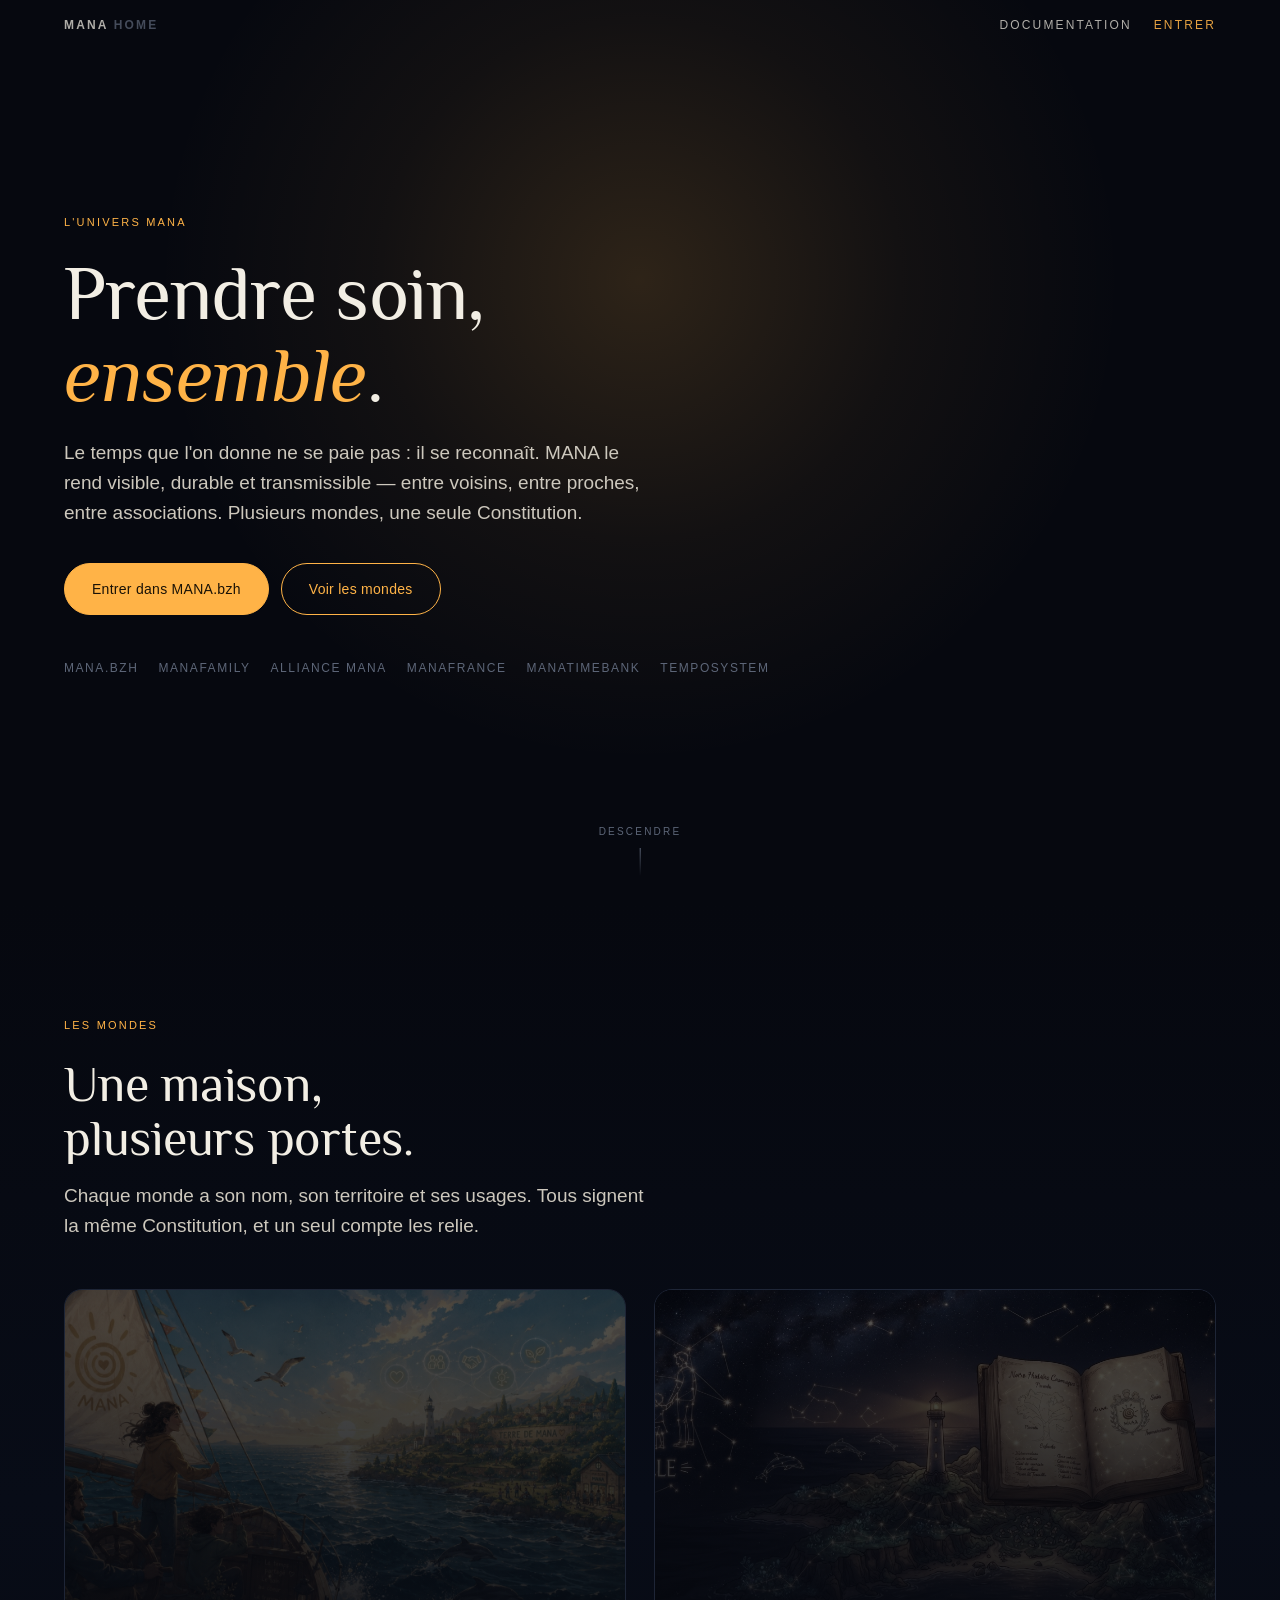
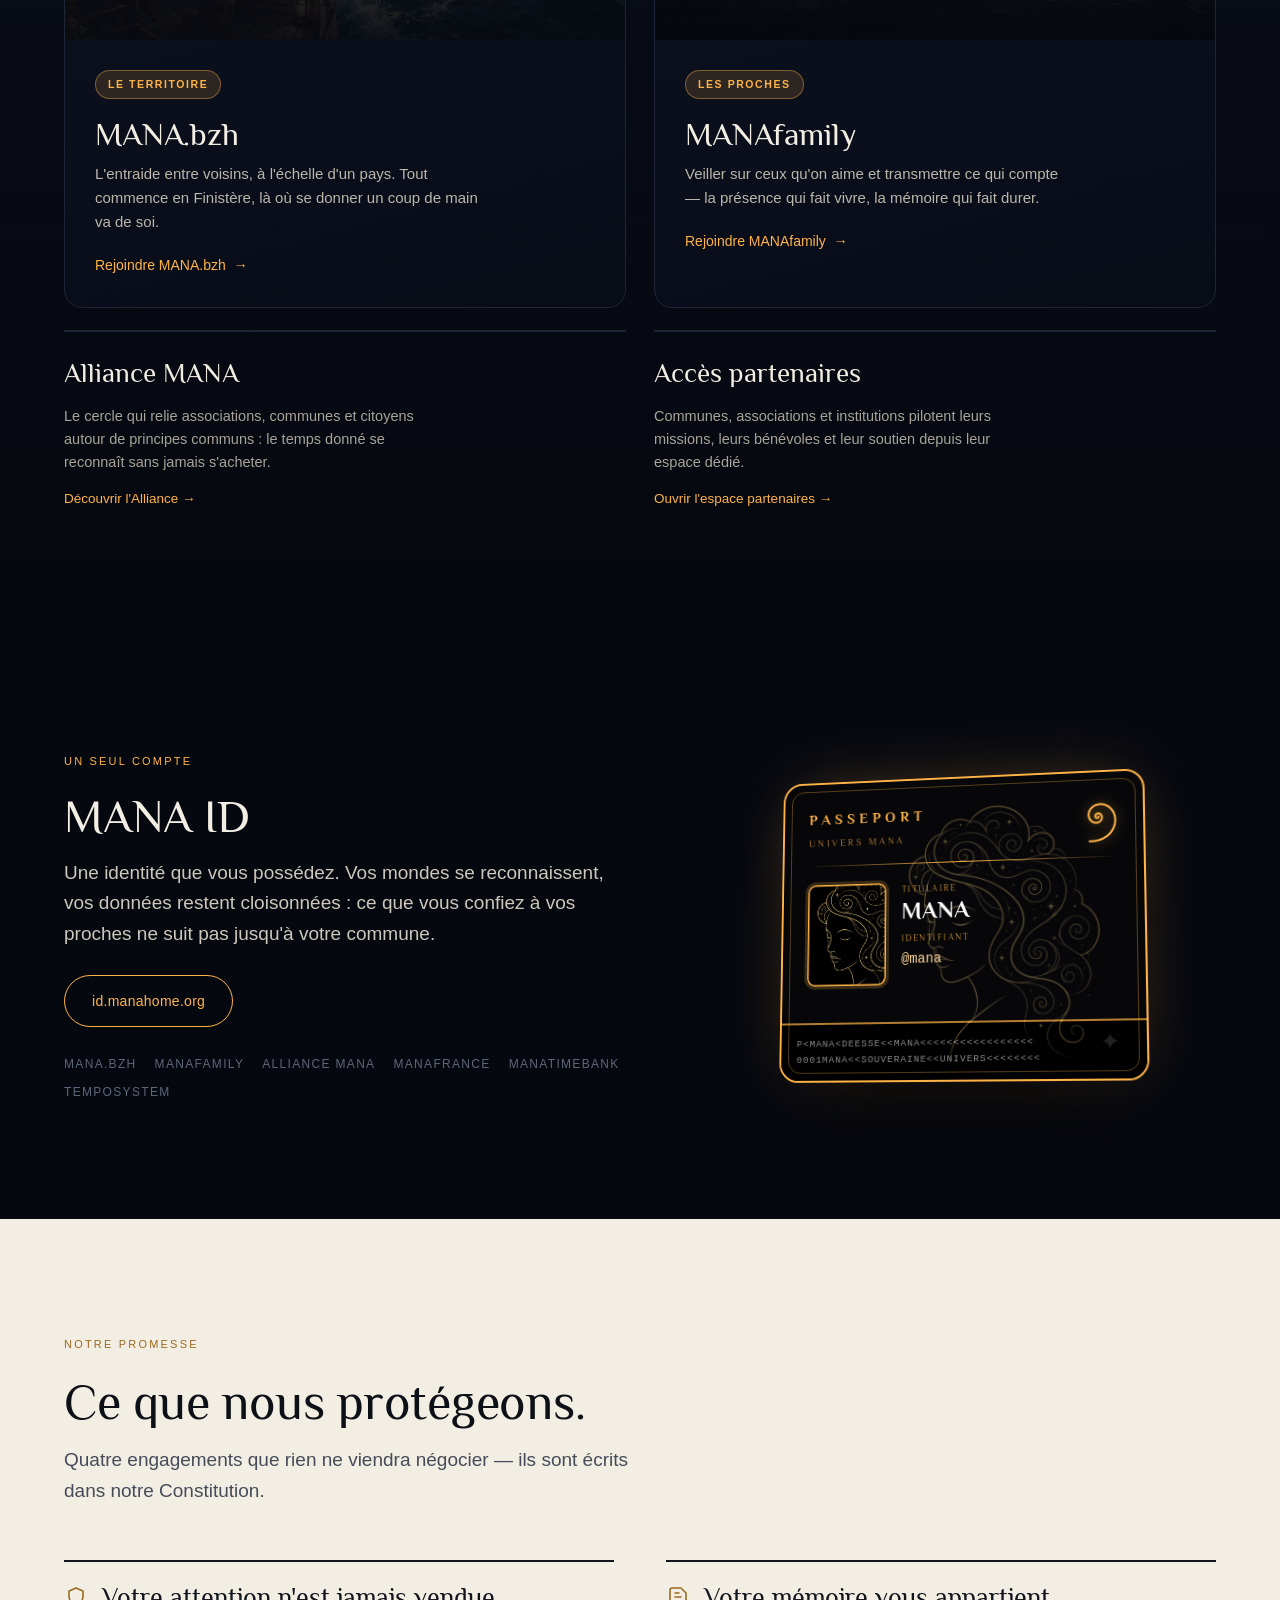
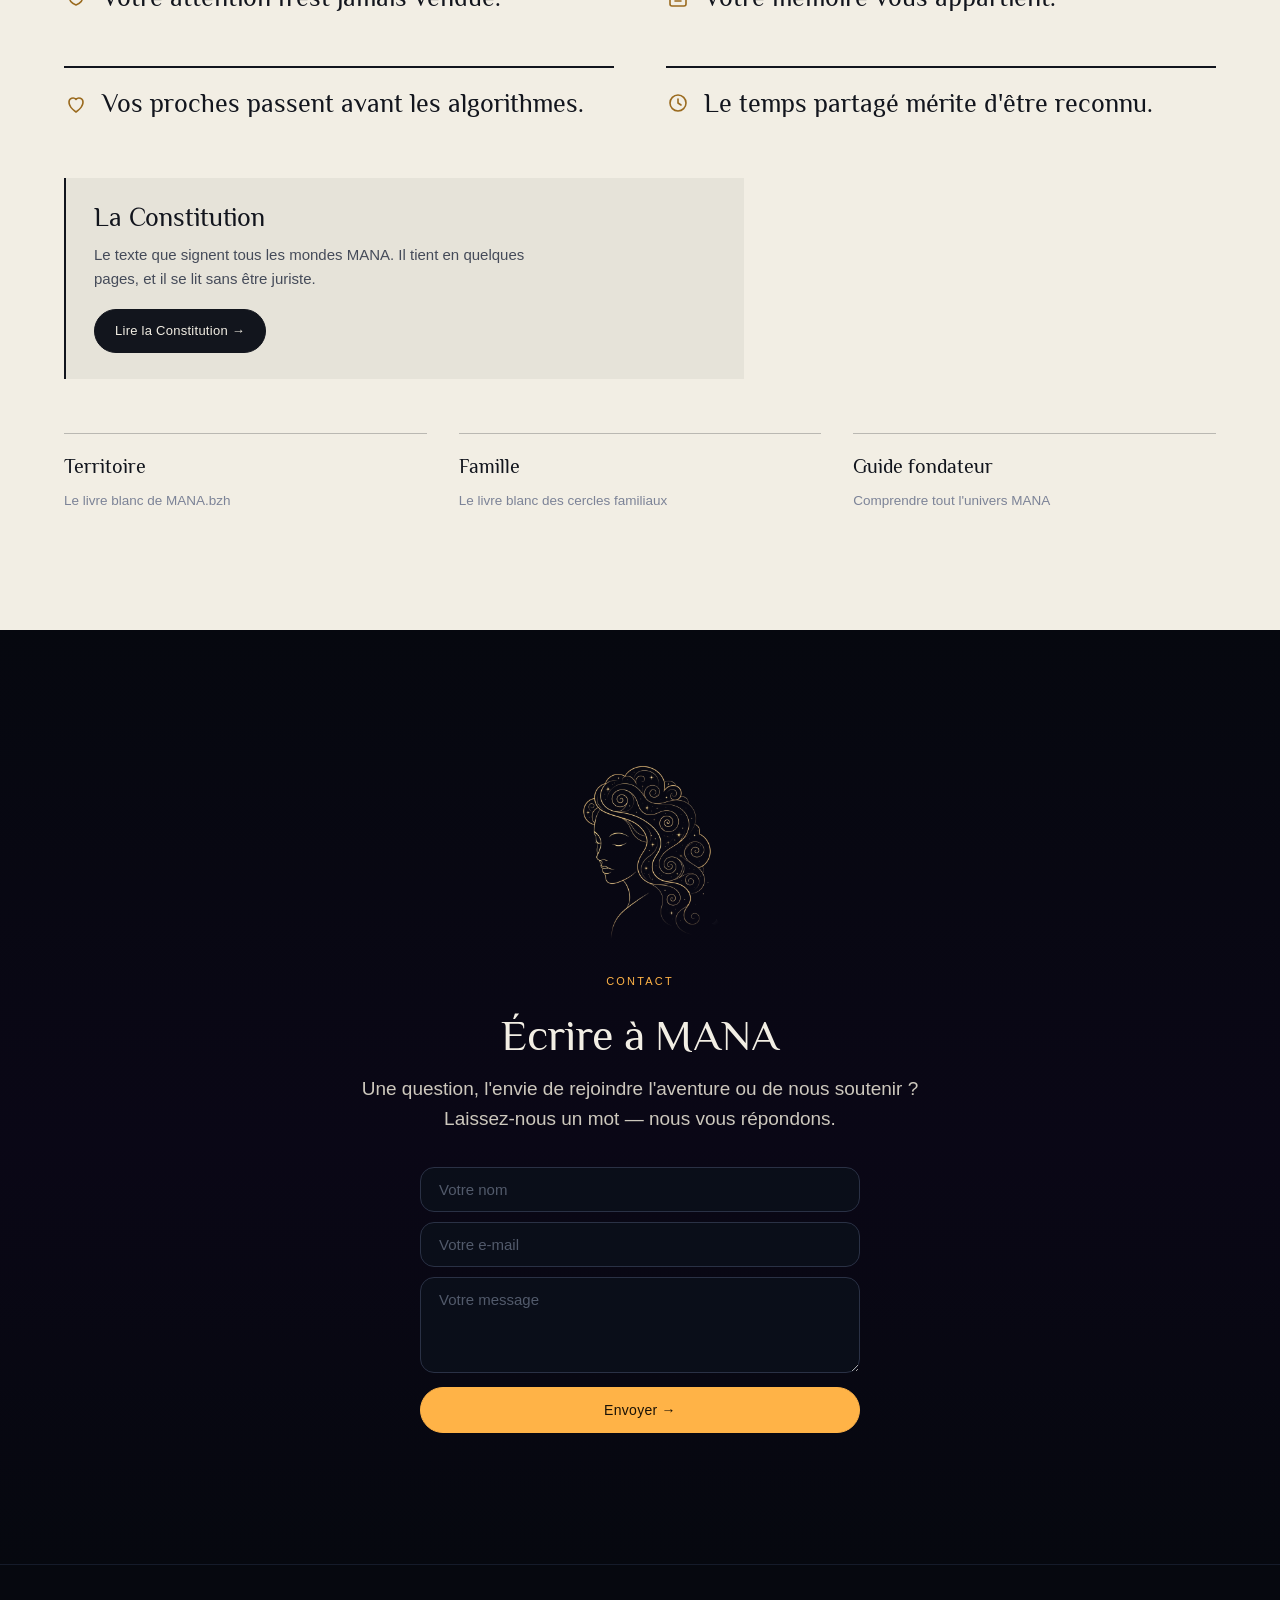
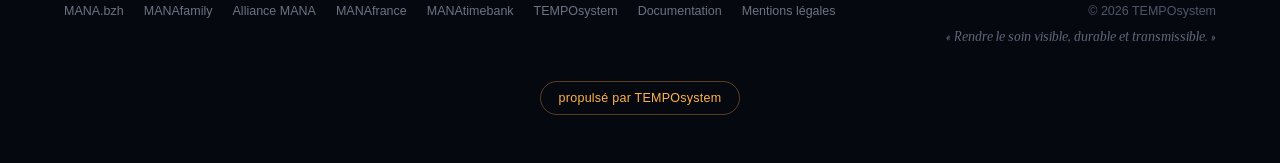
==== commit e55c018e: "refonte(accueil): manahome passe dans la grammaire de mana.bzh Plus clair, plus simple, même nuit qu" ====
--- a/index.html
+++ b/index.html
@@ -6,12 +6,12 @@
 <title>MANA — Prendre soin, ensemble · MANA.bzh &amp; MANAfamily</title>
 <link rel="icon" type="image/png" href="/favicon.png">
 <link rel="apple-touch-icon" href="/icon-192.png">
-<!-- PWA : installable + mode standalone (visuels portrait) -->
+<!-- PWA : installable + mode standalone -->
 <link rel="manifest" href="/manifest.webmanifest">
-<meta name="theme-color" content="#ffffff">
+<meta name="theme-color" content="#06080f">
 <meta name="mobile-web-app-capable" content="yes">
 <meta name="apple-mobile-web-app-capable" content="yes">
-<meta name="apple-mobile-web-app-status-bar-style" content="default">
+<meta name="apple-mobile-web-app-status-bar-style" content="black-translucent">
 <meta name="apple-mobile-web-app-title" content="MANAHOME">
 <meta name="description" content="MANA rend le soin visible, durable et transmissible. MANA.bzh pour l'entraide entre voisins en Bretagne, MANAfamily pour veiller sur ses proches — et tout l'univers MANA : Alliance MANA, MANA France, ManaTimeBank, TEMPOsystem.">
 <meta property="og:title" content="MANA — Prendre soin, ensemble · MANA.bzh & MANAfamily">
@@ -65,639 +65,507 @@
 <meta name="twitter:image" content="https://manahome.org/og.jpg">
 <link href="https://fonts.googleapis.com/css2?family=Philosopher:ital,wght@0,400;0,700;1,400;1,700&display=swap" rel="stylesheet">
 <style>
+  /* ═══════════════════════════════════════════════════════════════════
+     MANA HOME — grammaire visuelle de mana.bzh (nuit + ambre).
+     Une seule nuit continue, une seule section claire pour la respiration,
+     Philosopher pour les titres, sans-serif système pour le texte.
+     ═══════════════════════════════════════════════════════════════════ */
   :root{
-    color-scheme: light; /* le site reste en mode jour, quel que soit le réglage système */
-    /* PALETTE NATURE — vert, sable, terre, eau. On garde les noms de tokens
-       hérités, mais le canevas devient clair et aéré (Apple / Airbnb / Patagonia). */
-    --mer:#9f9f9f; --riviere:#8d8d8d; --mousse:#868686;
-    --sable:#d3d3d3; --terre:#717171; --kaki:#000000; --soleil:#acacac; --corail:#8e8e8e;
-    --bleu:var(--riviere); --violet:var(--mousse);
-    --encre:#000000; --texte:#111111; --brume:#3d3d3d; --filet:rgba(0, 0, 0, .18);
-    --sous:var(--kaki);
-    /* Canevas blanc, respirant */
-    --fond:#ffffff; --fond-2:#ffffff; --carte:#ffffff;
-    --serif:'Philosopher','Iowan Old Style',Georgia,serif;
-    --sans:'Philosopher','Iowan Old Style',Georgia,serif;
-    --ombre:0 20px 60px rgba(47, 47, 47, .10);
-    --ombre-douce:0 10px 34px rgba(47, 47, 47, .07);
+    color-scheme: dark;
+    --du:#06080f; --du-2:#0b0f1c; --du-3:#0a0e19;
+    --gwenn:#f2eee4; --gwenn-dim:#a8a49b;
+    --mana:#ffb347; --mana-hot:#ffd79a; --mana-deep:#c9761a;
+    --granit:#5d6678; --filet:#1e2536;
+    --display:'Philosopher','Iowan Old Style','Palatino Linotype',Georgia,serif;
+    --sans:-apple-system,BlinkMacSystemFont,'SF Pro Text','SF Pro Display','Helvetica Neue',Segoe UI,Roboto,sans-serif;
+    --mono:ui-monospace,'SF Mono',SFMono-Regular,Menlo,Consolas,monospace;
+    --pad:clamp(20px,5vw,64px);
   }
-  *{box-sizing:border-box} html{scroll-behavior:smooth}
-  body{margin:0;font-family:var(--sans);color:var(--texte);line-height:1.7;
-    background:var(--fond);-webkit-font-smoothing:antialiased}
+  *{box-sizing:border-box;margin:0;padding:0}
+  html{scroll-behavior:smooth;-webkit-text-size-adjust:100%}
+  body{background:var(--du);color:var(--gwenn);font-family:var(--sans);font-weight:300;
+    font-size:16px;line-height:1.6;overflow-x:hidden;-webkit-font-smoothing:antialiased}
+  img{max-width:100%}
   a{color:inherit}
-  img{max-width:100%}
-  ::selection{background:#000000;color:#ffffff}
-
-  /* Conteneur commun — beaucoup d'air */
-  .wrap{max-width:1080px;margin:0 auto;padding:0 1.8rem}
-  /* Chaque section = un écran à part entière, très aéré, nettement coupé */
-  section{min-height:100svh;display:flex;flex-direction:column;justify-content:center;
-    padding:0 0 clamp(4.5rem,9vw,7.5rem)}
-  section > .wrap{width:100%}
-  section + section{border-top:1px solid var(--filet)}
-  h1,h2{font-family:var(--serif);color:var(--kaki);letter-spacing:-.01em;margin:0}
-  h2{font-weight:400;font-size:clamp(2.2rem,5vw,3.6rem);line-height:1.12}
-  .eyebrow{font-size:.72rem;letter-spacing:.26em;text-transform:uppercase;font-weight:700;
-    color:var(--sous);margin:0 0 1.6rem}
-  .lead{font-size:clamp(1.18rem,2vw,1.4rem);line-height:1.65;color:var(--texte)}
-
-  /* Boutons */
-  .btn{display:inline-flex;align-items:center;gap:.4rem;padding:.85rem 1.7rem;border-radius:999px;
-    background:linear-gradient(100deg,#181818,#000000);color:#ffffff;font-weight:700;
-    font-size:1rem;text-decoration:none;box-shadow:0 8px 22px rgba(0, 0, 0, .30);
-    transition:filter .2s,transform .2s}
-  .btn:hover{filter:brightness(1.6);transform:translateY(-2px)}
-  .btn.ghost{background:none;color:var(--kaki);border:1.5px solid rgba(0, 0, 0, .55);box-shadow:none}
-  .btn.ghost:hover{border-color:var(--kaki);background:rgba(0, 0, 0, .06)}
-
-  /* Header — barre fine ; tout est dans le menu, sauf la connexion */
-  header{position:fixed;top:0;left:0;right:0;z-index:50;backdrop-filter:blur(12px);
-    background:rgba(255, 255, 255, .82);border-bottom:1px solid var(--filet)}
-  body{padding-top:0}
-  .nav{max-width:1120px;margin:0 auto;padding:0 1.8rem;height:62px;display:flex;
-    align-items:center;justify-content:space-between;gap:1rem}
-  .mark{display:flex;align-items:center;gap:.7rem;text-decoration:none}
-  .mark img{height:28px;width:28px;object-fit:contain}
-  header .mark img{filter:grayscale(1)}
-  .mark-name{font-size:13px;letter-spacing:.18em;font-weight:700;text-transform:uppercase;color:var(--encre)}
-  .nav-actions{display:flex;align-items:center;gap:.75rem;flex-shrink:0}
-  .nav-btn{display:inline-block;padding:.55rem 1.15rem;border-radius:999px;font-size:12.5px;font-weight:700;
-    letter-spacing:.02em;white-space:nowrap;text-decoration:none;
-    background:linear-gradient(100deg,#181818,#000000);color:#ffffff;
-    box-shadow:0 4px 14px rgba(0, 0, 0, .28);transition:filter .2s,transform .2s}
-  .nav-btn:hover{filter:brightness(1.35);transform:translateY(-1px)}
-  @media(max-width:460px){.nav-btn{padding:.5rem .95rem;font-size:12px}}
-  /* Bouton hamburger — présent à toutes les tailles */
-  .burger{width:42px;height:42px;border:0;background:none;cursor:pointer;padding:0;
-    display:flex;flex-direction:column;align-items:center;justify-content:center;gap:5px}
-  .burger span{display:block;width:22px;height:2px;background:var(--encre);border-radius:2px;
-    transition:transform .3s ease, opacity .2s ease}
-  .burger[aria-expanded="true"] span:nth-child(1){transform:translateY(7px) rotate(45deg)}
-  .burger[aria-expanded="true"] span:nth-child(2){opacity:0}
-  .burger[aria-expanded="true"] span:nth-child(3){transform:translateY(-7px) rotate(-45deg)}
-  /* Menu plein écran */
-  .menu{position:fixed;inset:0;z-index:40;background:rgba(255, 255, 255, .98);backdrop-filter:blur(16px);
-    display:flex;align-items:center;justify-content:center;
-    opacity:0;visibility:hidden;transition:opacity .3s ease, visibility .3s ease}
-  .menu.open{opacity:1;visibility:visible}
-  .menu-nav{display:flex;flex-direction:column;align-items:center;gap:clamp(1.5rem,4vw,2.6rem)}
-  .menu-nav a{font-family:var(--serif);color:var(--kaki);text-decoration:none;
-    font-size:clamp(1.9rem,5vw,3rem);line-height:1;letter-spacing:-.01em;
-    transition:color .18s ease, transform .18s ease}
-  .menu-nav a:hover{color:var(--mousse);transform:translateY(-2px)}
-  body.menu-open{overflow:hidden}
-
-  /* Logo texte MANAfamily — effet « or vivant » + étincelles (identité manafamily.org) */
-  .mf-logo{position:relative;display:inline-block;margin:0 0 1.6rem;
-    font-family:'Philosopher',var(--serif);font-weight:700;text-transform:none;
-    font-size:clamp(3rem,11vw,5.6rem);line-height:1.05;letter-spacing:0;
-    background:linear-gradient(100deg,#c49a30 0%,#e5b842 26%,#fff7e0 46%,#ffffff 50%,#fff7e0 54%,#e5b842 74%,#c49a30 100%);
-    background-size:240% 100%;-webkit-background-clip:text;background-clip:text;
-    -webkit-text-fill-color:transparent;color:transparent;
-    filter:drop-shadow(0 0 10px rgba(229,184,66,.6)) drop-shadow(0 0 3px rgba(255,255,255,.7));
-    animation:manafamily-lumiere 5s ease-in-out infinite}
-  .mf-logo::before,.mf-logo::after{content:'✦';position:absolute;font-size:.42em;
-    color:#ffffff;-webkit-text-fill-color:#ffffff;
-    text-shadow:0 0 6px rgba(255,255,255,.95),0 0 12px #e5b842;
-    animation:etincelle-mana 2.6s ease-in-out infinite;pointer-events:none}
-  .mf-logo::before{top:-.05em;left:-.35em}
-  .mf-logo::after{bottom:0;right:-.35em;animation-delay:1.3s}
-  @keyframes manafamily-lumiere{0%{background-position:130% 0}100%{background-position:-30% 0}}
-  @keyframes etincelle-mana{0%,100%{opacity:.15;transform:scale(.6) rotate(0deg)}50%{opacity:1;transform:scale(1.15) rotate(90deg)}}
-  @media(prefers-reduced-motion:reduce){.mf-logo{animation:none;background-position:50% 0}.mf-logo::before,.mf-logo::after{animation:none;opacity:.7}}
-  /* Mot doré réutilisable (effet MANAfamily) — ex. « Lire notre Constitution » */
-  .or-vivant{position:relative;font-family:'Philosopher',var(--serif);font-weight:700;text-transform:none;text-decoration:none;
-    background:linear-gradient(100deg,#c49a30 0%,#e5b842 26%,#fff7e0 46%,#ffffff 50%,#fff7e0 54%,#e5b842 74%,#c49a30 100%);
-    background-size:240% 100%;-webkit-background-clip:text;background-clip:text;-webkit-text-fill-color:transparent;color:transparent;
-    filter:drop-shadow(0 0 8px rgba(229,184,66,.45));animation:manafamily-lumiere 5s ease-in-out infinite}
-  .or-vivant::before,.or-vivant::after{content:'✦';position:absolute;font-size:.4em;color:#e5b842;-webkit-text-fill-color:#e5b842;
-    text-shadow:0 0 6px rgba(229,184,66,.85);animation:etincelle-mana 2.6s ease-in-out infinite;pointer-events:none}
-  .or-vivant::before{top:-.1em;left:-.5em}
-  .or-vivant::after{bottom:-.05em;right:-.5em;animation-delay:1.3s}
-  .lire-constitution{font-family:var(--serif);font-size:clamp(1rem,1.8vw,1.2rem);color:rgba(255,255,255,.78);
-    line-height:1.2;background:#000000;border-radius:24px;text-align:center;
-    padding:clamp(1.8rem,4vw,2.6rem);margin:clamp(2.4rem,5vw,3.2rem) 0 0}
-  .lire-constitution .or-vivant{display:block;font-size:clamp(2.8rem,7vw,4.8rem);line-height:1.05;margin-top:.15rem}
-  @media(prefers-reduced-motion:reduce){.or-vivant{animation:none;background-position:50% 0}.or-vivant::before,.or-vivant::after{animation:none;opacity:.7}}
-  /* ===== HERO — MANA ID · le passeport de l'univers MANA (fond noir) ===== */
-  .hero-id{text-align:center;background:#000000;overflow:hidden;
-    justify-content:flex-start;padding-top:clamp(4.8rem,9vw,5.8rem);
-    background-image:radial-gradient(120% 80% at 50% -10%,rgba(229,184,66,.14),transparent 60%)}
-  .hero-id .eyebrow{color:rgba(255,255,255,.62)}
-  .hero-id .mf-logo{font-size:clamp(3.4rem,13vw,7rem);margin:0 0 1.4rem}
-  .hero-id .lead{max-width:44ch;margin:0 auto;color:rgba(255,255,255,.86)}
-  .hero-id .id-cta{margin-top:1.9rem;background:linear-gradient(135deg,#e5b842,#c49a30);
-    color:#141414;box-shadow:0 14px 32px -12px rgba(196,154,48,.72)}
-  .hero-id .id-cta:hover{filter:brightness(1.08);transform:translateY(-2px)}
-  .id-worlds{display:flex;flex-wrap:wrap;justify-content:center;gap:.5rem 1.4rem;
-    margin:2.2rem auto 0;max-width:40ch;font-size:.9rem;color:rgba(255,255,255,.5)}
-  .id-worlds span{white-space:nowrap}
-  .id-soon{display:inline-block;margin-top:2.2rem;padding:.5rem 1.2rem;border-radius:999px;
-    border:1px solid rgba(255,255,255,.28);color:rgba(255,255,255,.72);
-    font-size:.8rem;letter-spacing:.06em}
-
-  /* ===== Passeport visuel de la déesse MANA (dans le hero MANA ID) ===== */
-  .id-passport{--g:#e5b842;--g-hi:#f6e3a2;margin:clamp(2.6rem,5vw,3.8rem) auto 0;
-    width:min(372px,86vw);perspective:1500px}
+  ::selection{background:var(--mana);color:var(--du)}
+  h1,h2,h3,h4{font-family:var(--display);font-weight:400;line-height:1.08;letter-spacing:-.005em}
+
+  section{position:relative;padding:clamp(80px,13vh,146px) var(--pad)}
+  .wrap{max-width:1180px;margin:0 auto}
+  .narrow{max-width:660px}
+  .eyebrow{font-size:11px;letter-spacing:.2em;text-transform:uppercase;color:var(--mana);
+    font-weight:500;margin-bottom:22px}
+  .lead{font-size:clamp(16.5px,2vw,19px);color:#cdc8bd;max-width:56ch}
+  .dim{color:var(--gwenn-dim)}
+
+  /* ═══ boutons ═══ */
+  .btn{display:inline-flex;align-items:center;gap:10px;font-family:var(--sans);font-size:14px;
+    font-weight:500;letter-spacing:.02em;padding:14px 27px;border-radius:100px;
+    border:1px solid var(--mana);background:var(--mana);color:#1a1206;text-decoration:none;
+    cursor:pointer;transition:transform .2s,box-shadow .3s}
+  .btn:hover{transform:translateY(-2px);box-shadow:0 10px 34px -8px rgba(255,179,71,.5)}
+  .btn.ghost{background:transparent;color:var(--mana)}
+  .btn.ghost:hover{background:rgba(255,179,71,.09);box-shadow:none}
+  .btn.small{padding:11px 20px;font-size:13px}
+  .btn-row{display:flex;gap:12px;flex-wrap:wrap}
+
+  /* ═══ barre du haut — fine, discrète, comme mana.bzh ═══ */
+  .brand{position:fixed;top:0;left:0;right:0;z-index:40;display:flex;
+    justify-content:space-between;align-items:center;gap:14px;padding:16px var(--pad);
+    font-size:12px;letter-spacing:.18em;text-transform:uppercase;pointer-events:none;
+    transition:background .35s ease,box-shadow .35s ease}
+  /* dès qu'on quitte le seuil, la barre se pose sur un verre nocturne :
+     sans lui, elle devient illisible au passage de la section claire (#promesse) */
+  .brand.posee{background:rgba(6,8,15,.82);-webkit-backdrop-filter:blur(12px);
+    backdrop-filter:blur(12px);box-shadow:0 1px 0 rgba(255,255,255,.06)}
+  .brand>*{pointer-events:auto}
+  .brand a{color:var(--gwenn);text-decoration:none;opacity:.72;transition:opacity .2s}
+  .brand a:hover{opacity:1}
+  .brand .mark{font-weight:600}
+  .brand .mark .dim{color:var(--granit)}
+  .brand .right{display:flex;align-items:center;gap:clamp(12px,3vw,22px)}
+  .brand .right .enter{color:var(--mana);opacity:.9}
+  @media(max-width:560px){.brand .doc{display:none}}
+
+  /* ═══ 1. SEUIL ═══ */
+  #seuil{min-height:100svh;display:flex;align-items:center;overflow:hidden;
+    padding-top:96px;padding-bottom:104px}
+  #seuil::before{content:"";position:absolute;inset:-30% -10% auto 50%;transform:translateX(-50%);
+    width:min(1100px,140vw);aspect-ratio:1;border-radius:50%;pointer-events:none;
+    background:radial-gradient(circle,rgba(255,179,71,.16) 0%,rgba(255,179,71,.05) 34%,transparent 62%)}
+  #seuil .wrap{position:relative;z-index:2;width:100%}
+  #seuil h1{font-size:clamp(38px,7.4vw,76px);margin-bottom:20px;max-width:15ch}
+  #seuil h1 em{font-style:italic;color:var(--mana)}
+  #seuil .lead{margin-bottom:34px}
+  .seuil-mondes{display:flex;flex-wrap:wrap;gap:8px 20px;margin-top:44px;
+    font-size:12px;letter-spacing:.13em;text-transform:uppercase;color:var(--granit)}
+  .scrollcue{position:absolute;bottom:24px;left:50%;transform:translateX(-50%);z-index:5;
+    font-size:10px;letter-spacing:.22em;text-transform:uppercase;color:var(--granit);
+    display:flex;flex-direction:column;align-items:center;gap:8px}
+  .scrollcue i{display:block;width:1px;height:28px;background:linear-gradient(var(--granit),transparent)}
+  @media(max-width:720px){.scrollcue{display:none}}
+
+  /* ═══ 2. LES MONDES ═══ */
+  #mondes{background:linear-gradient(180deg,var(--du),#080c17 45%,var(--du))}
+  .portes{display:grid;gap:22px;margin-top:48px}
+  @media(min-width:860px){.portes{grid-template-columns:1fr 1fr;gap:28px}}
+  .porte{display:flex;flex-direction:column;border:1px solid var(--filet);border-radius:18px;
+    overflow:hidden;background:linear-gradient(165deg,#0e1322,#080c17);text-decoration:none;
+    color:inherit;transition:border-color .3s,transform .3s}
+  .porte:hover{border-color:rgba(255,179,71,.42);transform:translateY(-3px)}
+  .porte-vue{position:relative;aspect-ratio:16/10;overflow:hidden;background:#05070d}
+  .porte-vue img{width:100%;height:100%;object-fit:cover;display:block;
+    filter:brightness(.58) saturate(.62);transition:filter .6s ease,transform .6s ease}
+  /* voile nocturne : fond les deux illustrations (l'une diurne, l'autre étoilée)
+     dans la même nuit, et les allume au survol — le geste de mana.bzh */
+  .porte-vue::after{content:"";position:absolute;inset:0;pointer-events:none;
+    background:linear-gradient(180deg,rgba(6,8,15,.42),rgba(6,8,15,.86));
+    transition:opacity .6s ease}
+  .porte:hover .porte-vue img{filter:brightness(.95) saturate(.98);transform:scale(1.02)}
+  .porte:hover .porte-vue::after{opacity:.45}
+  .porte-txt{padding:clamp(22px,3vw,30px)}
+  .porte-tag{display:inline-block;font-size:10.5px;letter-spacing:.15em;text-transform:uppercase;
+    padding:5px 12px;border-radius:100px;margin-bottom:18px;font-weight:600;
+    color:var(--mana);border:1px solid rgba(255,179,71,.4);background:rgba(255,179,71,.14)}
+  .porte h3{font-size:clamp(24px,3.2vw,32px);margin-bottom:10px}
+  .porte p{font-size:15px;color:#bcb7ac;max-width:46ch}
+  .porte .go{display:inline-flex;align-items:center;gap:8px;margin-top:20px;
+    font-size:14px;font-weight:500;color:var(--mana)}
+  .porte:hover .go{gap:12px}
+  .porte .go span{transition:margin .25s}
+
+  /* portes secondaires — texte seul */
+  .portes-plus{display:grid;gap:18px;margin-top:22px}
+  @media(min-width:860px){.portes-plus{grid-template-columns:1fr 1fr;gap:28px}}
+  .porte-mini{border-top:2px solid var(--filet);padding-top:20px;text-decoration:none;color:inherit;
+    transition:border-color .3s}
+  .porte-mini:hover{border-color:var(--mana)}
+  .porte-mini b{display:block;font-family:var(--display);font-weight:400;
+    font-size:clamp(21px,2.8vw,27px);margin-bottom:9px}
+  .porte-mini p{font-size:14.5px;color:#a8a49b;max-width:44ch}
+  .porte-mini .go{display:inline-block;margin-top:14px;font-size:13.5px;color:var(--mana)}
+
+  /* ═══ 3. MANA ID ═══ */
+  #mana-id{background:var(--du)}
+  .id-grid{display:grid;gap:clamp(38px,6vw,72px);align-items:center;margin-top:8px}
+  @media(min-width:900px){.id-grid{grid-template-columns:1.05fr .95fr}}
+  .id-txt h2{font-size:clamp(30px,4.6vw,46px);margin-bottom:16px}
+  .id-txt .lead{margin-bottom:26px}
+  .id-worlds{display:flex;flex-wrap:wrap;gap:8px 18px;margin-top:28px;
+    font-size:12px;letter-spacing:.11em;text-transform:uppercase;color:var(--granit)}
+
+  /* le passeport de la déesse MANA */
+  .id-passport{--g:#ffb347;--g-hi:#ffd79a;width:min(372px,86vw);margin:0 auto;perspective:1500px}
   .idp-card{position:relative;border-radius:20px;overflow:hidden;border:2px solid var(--g);
     background:#0b0b0e;text-align:left;
-    box-shadow:0 44px 90px -34px rgba(0,0,0,.95),0 0 66px -22px rgba(229,184,66,.5);
+    box-shadow:0 44px 90px -34px rgba(0,0,0,.95),0 0 66px -22px rgba(255,179,71,.42);
     transform:rotateX(8deg) rotateY(-11deg);transform-style:preserve-3d;
     animation:idp-float 8s ease-in-out infinite}
   @keyframes idp-float{
     0%,100%{transform:rotateX(8deg) rotateY(-11deg) translateY(0)}
     50%{transform:rotateX(6deg) rotateY(-7deg) translateY(-12px)}}
-  .idp-liseret{position:absolute;inset:7px;border:1px solid rgba(229,184,66,.34);
+  .idp-liseret{position:absolute;inset:7px;border:1px solid rgba(255,179,71,.32);
     border-radius:13px;pointer-events:none;z-index:2}
   .idp-bg{position:absolute;inset:0;z-index:0;pointer-events:none;background:#000;
-    background-image:url('/mana-deesse-portrait.png');background-repeat:no-repeat;
-    background-position:right center;background-size:82%;opacity:.33;
-    filter:brightness(1.45) saturate(1.15)}
+    background-image:url('/mana-deesse-640.png');background-repeat:no-repeat;
+    background-position:right center;background-size:82%;opacity:.3;
+    filter:brightness(1.4) saturate(1.05)}
   .idp-spiral{position:absolute;top:18px;right:18px;width:54px;height:54px;z-index:3;
-    filter:drop-shadow(0 0 6px rgba(229,184,66,.5))}
+    filter:drop-shadow(0 0 6px rgba(255,179,71,.5))}
   .idp-inner{position:relative;z-index:1;padding:26px 26px 18px}
-  .idp-kicker{font-family:var(--serif);font-weight:700;letter-spacing:.32em;text-transform:uppercase;
-    font-size:.92rem;margin:0;color:var(--g)}
-  .idp-univers{font-family:var(--serif);letter-spacing:.24em;text-transform:uppercase;
-    font-size:.64rem;color:rgba(229,184,66,.6);margin:.25rem 0 0}
-  .idp-rule{height:1px;margin:.95rem 0 0;background:linear-gradient(to right,transparent,var(--g),transparent)}
+  .idp-kicker{font-family:var(--display);font-weight:700;letter-spacing:.32em;text-transform:uppercase;
+    font-size:.92rem;color:var(--g)}
+  .idp-univers{font-family:var(--display);letter-spacing:.24em;text-transform:uppercase;
+    font-size:.64rem;color:rgba(255,179,71,.6);margin-top:.25rem}
+  .idp-rule{height:1px;margin-top:.95rem;background:linear-gradient(to right,transparent,var(--g),transparent)}
   .idp-body{display:flex;gap:16px;align-items:flex-start;margin-top:1.15rem}
   .idp-photo{width:82px;height:104px;border-radius:8px;overflow:hidden;flex:none;background:#05060a;
-    box-shadow:inset 0 0 0 1.5px var(--g),0 0 0 3px rgba(229,184,66,.2)}
-  .idp-photo img{width:100%;height:100%;object-fit:cover;display:block}
+    box-shadow:inset 0 0 0 1.5px var(--g),0 0 0 3px rgba(255,179,71,.2)}
   .idp-holder{min-width:0;flex:1}
-  .idp-l{font-family:var(--serif);letter-spacing:.16em;text-transform:uppercase;font-size:.58rem;
-    color:rgba(229,184,66,.66);margin:0}
-  .idp-name{font-family:var(--serif);font-weight:700;font-size:1.5rem;color:#fff;margin:.08rem 0 0;line-height:1.05}
-  .idp-handle{font-family:ui-monospace,Menlo,Consolas,monospace;font-size:.86rem;color:var(--g-hi);margin:.2rem 0 0}
-  .idp-badge{display:inline-block;margin-top:.7rem;padding:.28rem .7rem;border-radius:7px;
-    font-family:var(--serif);font-size:.62rem;letter-spacing:.12em;text-transform:uppercase;color:var(--g);
-    border:1px solid rgba(229,184,66,.6);background:rgba(229,184,66,.12)}
-  .idp-fields{display:flex;justify-content:space-between;gap:14px;margin-top:1.15rem}
-  .idp-fields .v{font-family:ui-monospace,Menlo,Consolas,monospace;font-size:.8rem;color:rgba(255,255,255,.9);margin:.1rem 0 0}
+  .idp-l{font-family:var(--display);letter-spacing:.16em;text-transform:uppercase;font-size:.58rem;
+    color:rgba(255,179,71,.66)}
+  .idp-name{font-family:var(--display);font-weight:700;font-size:1.5rem;color:#fff;
+    margin-top:.08rem;line-height:1.05}
+  .idp-handle{font-family:var(--mono);font-size:.86rem;color:var(--g-hi);margin-top:.2rem}
   .idp-mrz{margin-top:1.2rem;background:#000;border-top:2px solid var(--g);padding:.75rem 1rem;
-    font-family:ui-monospace,Menlo,Consolas,monospace;font-size:.6rem;letter-spacing:.1em;
+    font-family:var(--mono);font-size:.6rem;letter-spacing:.1em;
     color:rgba(255,255,255,.78);line-height:1.7;word-break:break-all}
   @media(prefers-reduced-motion:reduce){.idp-card{animation:none}}
   @media(max-width:520px){.idp-card{transform:none;animation:none}}
 
-  /* ===== ALTERNANCE blanc / noir — un fond sur deux passe en noir ===== */
-  section.noir{background:#000000}
-  section.noir .eyebrow{color:rgba(255,255,255,.68)}
-  section.noir .lead{color:rgba(255,255,255,.86)}
-  section.noir h1,section.noir h2{color:#ffffff}
-  /* Bouton inversé sur fond noir : pastille blanche, texte noir */
-  section.noir .btn{background:#ffffff;color:#000000;box-shadow:0 10px 26px rgba(0,0,0,.5)}
-  section.noir .btn:hover{filter:none;background:#f1f1f1}
-  section.noir .btn.ghost{background:none;color:#ffffff;border-color:rgba(255,255,255,.55)}
-  section.noir .btn.ghost:hover{border-color:#ffffff;background:rgba(255,255,255,.08)}
-
-  /* ===== OFFRES — illustrations pleine largeur (bord à bord) + texte centré dessous ===== */
-  .offre-section{min-height:auto;text-align:center;padding:0 0 clamp(3.4rem,7vw,6rem)}
-  .offre-media{width:100%;margin:0 0 clamp(1.8rem,3.6vw,3rem);overflow:hidden}
-  .offre-media img{display:block;width:100%;height:auto}
-  .offre-txt{max-width:60ch}
-  .offre-txt .eyebrow{margin:0 0 .8rem}
-  .offre-txt .mf-logo,.sec-partenaires .mf-logo,.sec-promesse .mf-logo{font-size:clamp(2.8rem,7vw,4.8rem);margin:0 0 .4rem;line-height:1.02}
-  /* Masthead — « MANAhome × TEMPOsystem » + devise, aligné à gauche */
-  .masthead{position:fixed;top:0;left:0;right:0;z-index:60;text-align:center;
-    padding:clamp(.5rem,1.3vw,.8rem) clamp(1.5rem,4vw,2.4rem) clamp(.45rem,.9vw,.6rem);
-    background:linear-gradient(180deg,#2b2b2b 0%,#0c0c0c 58%,#000000 100%);
-    box-shadow:0 12px 30px -8px rgba(0,0,0,.7),
-      inset 0 1px 0 rgba(255,255,255,.14),
-      inset 0 -1px 0 rgba(0,0,0,.7);
-    -webkit-backdrop-filter:blur(6px);backdrop-filter:blur(6px)}
-  .masthead-brand{margin:0;font-size:clamp(1.15rem,2.8vw,1.9rem);line-height:1}
-  .masthead-brand .mf-logo,.masthead-brand .or-vivant{font-size:1em;margin:0;line-height:1;text-decoration:none}
-  .masthead-brand .mh-x{color:rgba(255,255,255,.82);font-family:var(--serif);font-weight:700;padding:0 .3em}
-  .masthead-devise{margin:0;color:rgba(255,255,255,.66);font-family:var(--serif);font-style:italic;font-size:clamp(.82rem,1.4vw,1rem)}
-  .offre-txt .lead{margin:0 auto 1.9rem;max-width:52ch}
-  /* Sections épurées Alliance & Partenaires */
-  .sec-partenaires{text-align:center}
-  .sec-partenaires .lead{max-width:54ch;margin:0 auto 1.4rem}
-
-  /* ===== SECTION 2 — le temps de l'entraide (illustration pleine) ===== */
-  .sec-espaces{text-align:center}
-  .sr-only{position:absolute;width:1px;height:1px;padding:0;margin:-1px;overflow:hidden;
-    clip:rect(0 0 0 0);white-space:nowrap;border:0}
-  .entraide-illu{margin:0 auto;max-width:1000px;border-radius:26px;overflow:hidden;
-    box-shadow:var(--ombre);border:1px solid var(--filet);transition:transform .3s ease,box-shadow .3s ease}
-  .entraide-illu:hover{transform:translateY(-4px)}
-  .entraide-illu a{display:block}
-  .entraide-illu img{display:block;width:100%;height:auto}
-  @media(max-width:560px){.entraide-illu{border-radius:18px}}
-
-  /* ===== SECTION 3 — pourquoi MANA ? (bande ivoire) ===== */
-  .pourquoi-grid{display:grid;grid-template-columns:1fr 1fr;gap:clamp(2.5rem,6vw,5rem);align-items:center}
-  @media(max-width:820px){.pourquoi-grid{grid-template-columns:1fr;gap:2.6rem;text-align:center}}
-  .pourquoi-txt p{font-size:clamp(1.2rem,2.2vw,1.5rem);line-height:1.5;color:var(--encre);
-    font-family:var(--serif);margin:0 0 .3rem}
-  .pourquoi-txt .compte{color:var(--brume)}
-  .pourquoi-txt .pivot{color:var(--kaki);margin-top:1.4rem}
-  .pourquoi-txt .rend{font-weight:700;color:var(--mousse)}
-  /* Les trois forces du soin : Présence · Mémoire · Lien */
-  .grammaire{margin:0 auto;max-width:460px;width:100%}
-  .grammaire img{display:block;width:100%;height:auto;mix-blend-mode:multiply}
-
-  /* ===== SECTION 4 — notre promesse (bande blanche) ===== */
-  .sec-promesse{text-align:center;background:var(--fond-2)}
-  .promesse-illu{width:100%;margin:clamp(2rem,4vw,3rem) 0 clamp(2.4rem,5vw,3.4rem);
-    border-radius:0;overflow:hidden;box-shadow:none;border:none}
-  .promesse-illu img{display:block;width:100%;height:auto}
-  .promesse{display:grid;grid-template-columns:repeat(2,1fr);gap:1.4rem;margin:0 0 clamp(2.4rem,5vw,3.4rem);text-align:left}
-  @media(max-width:640px){.promesse{grid-template-columns:1fr}}
-  .prom{background:var(--carte);border:1px solid var(--filet);border-radius:20px;
-    padding:clamp(1.5rem,2.6vw,2rem);box-shadow:var(--ombre-douce);display:flex;gap:1rem;align-items:flex-start}
-  .prom svg{flex:none;width:26px;height:26px;stroke:var(--mousse);stroke-width:1.7;fill:none;
-    stroke-linecap:round;stroke-linejoin:round;margin-top:.15rem}
-  .prom p{margin:0;font-size:clamp(1.1rem,2vw,1.28rem);line-height:1.4;color:var(--encre);font-family:var(--serif)}
-
-  /* ===== SECTION 5 — la Terre de MANA (bande ivoire) ===== */
-  .sec-terre{text-align:center}
-  .sec-terre h2{margin-bottom:clamp(1.6rem,3vw,2.2rem)}
-  .terre-txt{max-width:34ch;margin:0 auto clamp(2.4rem,5vw,3.2rem);font-family:var(--serif);
-    font-size:clamp(1.2rem,2.3vw,1.55rem);line-height:1.5;color:var(--texte)}
-  .terre-txt strong{color:var(--kaki)}
-  .terre-frame{max-width:940px;margin:0 auto clamp(2.6rem,5vw,3.4rem);border-radius:26px;overflow:hidden;
-    box-shadow:var(--ombre);border:1px solid var(--filet)}
-  .terre-frame img{display:block;width:100%;height:auto}
-  @media(max-width:560px){.terre-frame{border-radius:18px}}
-
-  /* ===== SECTION 6 — commencer (bande blanche) ===== */
-  .sec-commencer{text-align:center;background:var(--fond-2)}
-  .sec-commencer h2{margin-bottom:clamp(1.8rem,4vw,2.6rem)}
-  .commencer-frame{max-width:820px;margin:0 auto clamp(2.6rem,5vw,3.6rem);border-radius:24px;overflow:hidden;
-    box-shadow:var(--ombre-douce);border:1px solid var(--filet)}
-  .commencer-frame img{display:block;width:100%;height:auto}
-  .guide-star{max-width:620px;margin:0 auto;background:var(--fond);border:1px solid var(--filet);
-    border-radius:24px;padding:clamp(2.2rem,4vw,3rem);box-shadow:var(--ombre)}
-  .guide-star h3{font-family:var(--serif);font-weight:700;font-size:clamp(1.6rem,3.4vw,2.2rem);
-    color:var(--kaki);margin:0 0 .6rem}
-  .guide-star p{margin:0 auto 1.6rem;max-width:46ch;color:var(--brume);font-size:1.05rem}
-  .guide-cta{display:flex;gap:.8rem;justify-content:center;flex-wrap:wrap}
-  .plus-loin{margin-top:clamp(3.5rem,7vw,5.5rem)}
-  .plus-loin .eyebrow{margin-bottom:1.6rem}
-  .plus-grid{display:grid;grid-template-columns:repeat(auto-fit,minmax(180px,1fr));gap:1.1rem;max-width:880px;margin:0 auto}
-  @media(max-width:560px){.plus-grid{grid-template-columns:1fr}}
-  .plus{display:block;background:var(--carte);border:1px solid var(--filet);border-radius:16px;
-    padding:1.3rem 1.5rem;text-decoration:none;color:inherit;text-align:left;
-    transition:transform .2s,border-color .2s,box-shadow .2s}
-  .plus:hover{transform:translateY(-2px);border-color:rgba(102, 102, 102, .3);box-shadow:var(--ombre-douce)}
-  .plus b{display:block;font-family:var(--serif);font-size:1.15rem;color:var(--kaki)}
-  .plus span{font-size:.9rem;color:var(--brume)}
-
-  /* ===== CONTACT — écrire à MANA (fond noir, illustration déesse) ===== */
-  .sec-contact{min-height:auto;background:#000000;padding:clamp(3.5rem,7vw,6rem) 0}
-  .contact-grid{display:flex;flex-direction:column;align-items:center;text-align:center;
-    gap:clamp(1.4rem,3.5vw,2.4rem)}
-  .contact-illu{margin:0}
-  .contact-illu img{display:block;width:100%;max-width:300px;height:auto;margin:0 auto;
-    -webkit-mask-image:radial-gradient(circle at 50% 42%,#000 56%,transparent 80%);
-    mask-image:radial-gradient(circle at 50% 42%,#000 56%,transparent 80%)}
-  .contact-head{width:100%}
-  .contact-head .eyebrow{color:rgba(255,255,255,.62)}
-  .contact-head h2{color:#ffffff;margin:0 0 .7rem}
-  .contact-head .lead{color:rgba(255,255,255,.82);margin:0 auto 1.6rem;max-width:52ch}
-  .contact-form{display:flex;flex-direction:column;gap:.7rem;text-align:left;max-width:480px;margin:0 auto}
-  .contact-form input,.contact-form textarea{width:100%;border:1px solid rgba(255,255,255,.2);
-    border-radius:12px;padding:.8rem .95rem;font-size:.95rem;font-family:var(--sans);
-    color:#ffffff;background:rgba(255,255,255,.05);outline:none;transition:border-color .2s}
-  .contact-form input::placeholder,.contact-form textarea::placeholder{color:rgba(255,255,255,.45)}
-  .contact-form input:focus,.contact-form textarea:focus{border-color:#e5b842}
+  /* ═══ 4. LA PROMESSE — l'unique respiration claire ═══ */
+  #promesse{background:#f2eee4;color:#12151d}
+  #promesse .eyebrow{color:#9a6a1e}
+  #promesse h2{color:#0d1017;font-size:clamp(30px,5vw,50px);max-width:18ch}
+  #promesse .lead{color:#454b59;margin-top:16px}
+  .promesses{display:grid;gap:32px;margin-top:54px}
+  @media(min-width:820px){.promesses{grid-template-columns:1fr 1fr;gap:clamp(30px,4vw,56px)}}
+  .prom{border-top:2px solid #12151d;padding-top:20px;display:flex;gap:14px;align-items:flex-start}
+  .prom svg{flex:none;width:24px;height:24px;stroke:#9a6a1e;stroke-width:1.6;fill:none;
+    stroke-linecap:round;stroke-linejoin:round;margin-top:3px}
+  .prom p{font-family:var(--display);font-size:clamp(20px,2.7vw,26px);line-height:1.25;color:#12151d}
+  .charte{margin-top:58px;padding:26px 28px;background:rgba(18,21,29,.05);
+    border-left:2px solid #12151d;max-width:680px}
+  .charte h3{font-size:clamp(20px,2.7vw,26px);margin-bottom:10px}
+  .charte p{font-size:15px;color:#454b59;margin-bottom:18px;max-width:52ch}
+  .charte .btn{border-color:#12151d;background:#12151d;color:#f2eee4}
+  .charte .btn:hover{box-shadow:0 10px 30px -10px rgba(18,21,29,.5)}
+  .lire{display:grid;gap:26px;margin-top:54px}
+  @media(min-width:760px){.lire{grid-template-columns:repeat(3,1fr);gap:32px}}
+  .lire a{border-top:1px solid rgba(18,21,29,.25);padding-top:16px;text-decoration:none;color:inherit;
+    transition:border-color .3s}
+  .lire a:hover{border-color:#12151d}
+  .lire b{display:block;font-family:var(--display);font-weight:400;font-size:20px;margin-bottom:5px}
+  .lire span{font-size:13.5px;color:#7c8397}
+
+  /* ═══ 5. CONTACT ═══ */
+  #contact{background:linear-gradient(180deg,var(--du),#0a0716 55%,var(--du));text-align:center}
+  #contact .wrap{max-width:640px}
+  #contact h2{font-size:clamp(28px,4.4vw,44px);margin-bottom:14px}
+  #contact .lead{margin:0 auto 32px;text-align:center}
+  /* screen : le fond noir du PNG disparaît, seule la déesse d'or reste sur la nuit */
+  .contact-deesse{display:block;width:200px;margin:0 auto 26px;mix-blend-mode:screen;
+    -webkit-mask-image:radial-gradient(circle at 50% 42%,#000 55%,transparent 79%);
+    mask-image:radial-gradient(circle at 50% 42%,#000 55%,transparent 79%)}
+  .contact-form{display:flex;flex-direction:column;gap:10px;max-width:440px;margin:0 auto;text-align:left}
+  .contact-form input,.contact-form textarea{width:100%;border:1px solid #2a3145;border-radius:14px;
+    padding:13px 18px;font-size:15px;font-family:var(--sans);font-weight:300;
+    color:var(--gwenn);background:var(--du-3);outline:none;transition:border-color .2s}
+  .contact-form input::placeholder,.contact-form textarea::placeholder{color:#525a6b}
+  .contact-form input:focus,.contact-form textarea:focus{border-color:var(--mana)}
   .contact-form textarea{resize:vertical}
-  .contact-form .btn{margin-top:.3rem;justify-content:center;
-    background:linear-gradient(135deg,#e5b842,#c49a30);color:#141414;
-    box-shadow:0 14px 32px -12px rgba(196,154,48,.72)}
-  .contact-form .btn:hover{filter:brightness(1.08);transform:translateY(-2px)}
-  .contact-status{font-size:.88rem;margin:.2rem 0 0;color:rgba(255,255,255,.7)}
-
-  /* ===== FOOTER ===== */
-  footer{background:#000000;color:rgba(255,255,255,.72);border-top:1px solid rgba(255,255,255,.14);padding:clamp(3rem,6vw,4.5rem) 1.6rem 2.6rem}
-  .foot-in{max-width:1080px;margin:0 auto}
-  .foot-top{display:flex;align-items:center;gap:.8rem;margin-bottom:1.8rem}
-  .foot-top img{width:30px;height:30px}
-  .foot-top .fn{font-family:var(--serif);font-size:1.25rem;letter-spacing:.06em;color:#ffffff}
-  .foot-links{display:flex;flex-wrap:wrap;gap:.6rem 1.9rem;margin-bottom:2.2rem;
-    padding-bottom:2rem;border-bottom:1px solid rgba(255,255,255,.14)}
-  .foot-links a{color:rgba(255,255,255,.78);text-decoration:none;font-size:.95rem;transition:color .15s}
-  .foot-links a:hover{color:#ffffff}
-  .foot-bas{display:flex;justify-content:space-between;align-items:center;flex-wrap:wrap;gap:1.2rem;
-    font-size:.82rem;color:rgba(255,255,255,.6)}
-  .foot-deesse{height:clamp(74px,13vw,104px);width:auto;flex:none;
-    -webkit-mask-image:radial-gradient(circle at 50% 46%,#000 50%,transparent 76%);
-    mask-image:radial-gradient(circle at 50% 46%,#000 50%,transparent 76%)}
-  .foot-bas-txt{display:flex;flex-direction:column;gap:.35rem;text-align:right;margin-left:auto}
-  .foot-bas .devise{font-family:var(--serif);font-style:italic;color:rgba(255,255,255,.6)}
-  @media(max-width:560px){.foot-bas{justify-content:center}.foot-bas-txt{text-align:center;margin-left:0}}
+  .contact-form .btn{margin-top:4px;justify-content:center}
+  .contact-status{font-size:13.5px;margin-top:4px;color:var(--granit)}
+
+  /* ═══ FOOTER ═══ */
+  footer{padding:36px var(--pad) 48px;border-top:1px solid #151b2a}
+  .foot-in{max-width:1180px;margin:0 auto;display:flex;justify-content:space-between;
+    gap:22px;flex-wrap:wrap;font-size:12.5px;color:#4e5769}
+  .foot-links{display:flex;flex-wrap:wrap;gap:8px 20px}
+  .foot-links a{color:#6b7482;text-decoration:none;transition:color .2s}
+  .foot-links a:hover{color:var(--mana)}
+  .foot-bas{display:flex;flex-direction:column;gap:6px;text-align:right}
+  .foot-bas .devise{font-family:var(--display);font-style:italic;color:var(--granit)}
+  @media(max-width:640px){.foot-bas{text-align:left}}
+  .powered{display:flex;justify-content:center;margin-top:34px}
+  .powered a{display:inline-flex;align-items:center;min-height:34px;padding:8px 18px;border-radius:999px;
+    border:1px solid rgba(255,179,71,.32);color:var(--mana);text-decoration:none;font-size:12.5px;
+    letter-spacing:.02em;line-height:1;transition:background .2s}
+  .powered a:hover{background:rgba(255,179,71,.08)}
+
+  /* ═══ entrée au scroll ═══ */
+  .rv{opacity:0;transform:translateY(22px);
+    transition:opacity .9s cubic-bezier(.16,1,.3,1),transform .9s cubic-bezier(.16,1,.3,1)}
+  .rv.in{opacity:1;transform:none}
+  @media(prefers-reduced-motion:reduce){
+    *{animation:none!important;transition-duration:.01ms!important}
+    .rv{opacity:1;transform:none}
+  }
 </style>
 </head>
 <body>
 
-<header class="masthead">
-  <p class="masthead-brand">
-    <a href="/" class="mf-logo" aria-label="MANA">MANA</a><span class="mh-x">×</span><a href="https://temposystem.fr" class="or-vivant" title="TEMPOsystem — l'infrastructure du temps donné">TEMPOsystem</a>
-  </p>
-  <p class="masthead-devise">« Rendre le soin visible, durable et transmissible. »</p>
-</header>
-
-<!-- ===== MANA ID — le passeport de l'univers MANA (HERO) ===== -->
-<section id="mana-id" class="hero-id">
+<div class="brand">
+  <a href="/" class="mark">MANA <span class="dim">HOME</span></a>
+  <div class="right">
+    <a class="doc" href="documentation.html">Documentation</a>
+    <a class="enter" href="https://mana.bzh">Entrer</a>
+  </div>
+</div>
+
+<!-- ═══ 1 · SEUIL — ce qu'est MANA, en une phrase ═══ -->
+<section id="seuil">
   <div class="wrap">
-    <span class="eyebrow">Le passeport de l'univers MANA</span>
-    <h1 class="mf-logo">MANA ID</h1>
-    <p class="lead">Un seul compte pour tout l'univers MANA. Une identité que vous possédez&nbsp;: vos mondes se reconnaissent, vos données restent cloisonnées.</p>
-    <a class="btn id-cta" href="https://id.manahome.org">id.manahome.org</a>
-
-    <!-- Le passeport de la déesse MANA — vitrine du produit MANA ID -->
-    <div class="id-passport" role="img" aria-label="Passeport MANA — l'identité souveraine de la déesse MANA, titulaire n°0001">
-      <div class="idp-card">
-        <span class="idp-bg"></span>
-        <span class="idp-liseret"></span>
-        <svg class="idp-spiral" viewBox="-50 -50 100 100" fill="none" aria-hidden="true">
-          <path d="M2.0,0.0L2.0,0.2L2.0,0.4L2.0,0.6L2.0,0.8L2.0,1.0L1.9,1.2L1.8,1.4L1.7,1.7L1.6,1.8L1.4,2.0L1.2,2.2L1.0,2.4L0.8,2.5L0.6,2.6L0.3,2.7L0.1,2.8L-0.2,2.9L-0.5,2.9L-0.8,2.9L-1.1,2.9L-1.4,2.8L-1.7,2.7L-2.0,2.6L-2.2,2.5L-2.5,2.3L-2.8,2.1L-3.0,1.8L-3.3,1.6L-3.5,1.3L-3.7,0.9L-3.8,0.6L-3.9,0.2L-4.0,-0.2L-4.1,-0.5L-4.1,-1.0L-4.1,-1.4L-4.0,-1.8L-3.9,-2.2L-3.7,-2.6L-3.5,-3.1L-3.3,-3.4L-3.0,-3.8L-2.7,-4.2L-2.3,-4.5L-1.9,-4.8L-1.5,-5.1L-1.0,-5.3L-0.5,-5.5L0.0,-5.7L0.6,-5.7L1.2,-5.8L1.8,-5.8L2.4,-5.7L3.0,-5.5L3.6,-5.3L4.1,-5.1L4.7,-4.8L5.3,-4.4L5.8,-3.9L6.3,-3.4L6.7,-2.9L7.1,-2.3L7.4,-1.6L7.7,-0.9L7.9,-0.2L8.1,0.6L8.2,1.4L8.2,2.2L8.1,3.1L7.9,3.9L7.6,4.8L7.3,5.6L6.9,6.4L6.4,7.2L5.8,7.9L5.1,8.6L4.3,9.3L3.5,9.9L2.6,10.4L1.6,10.8L0.6,11.1L-0.5,11.4L-1.6,11.5L-2.8,11.5L-4.0,11.4L-5.2,11.2L-6.4,10.9L-7.5,10.5L-8.7,9.9L-9.8,9.2L-10.9,8.4L-11.9,7.5L-12.8,6.4L-13.7,5.3L-14.4,4.0L-15.1,2.7L-15.6,1.2L-16.0,-0.3L-16.2,-1.8L-16.3,-3.5L-16.2,-5.1L-16.0,-6.8L-15.6,-8.5L-15.0,-10.2L-14.3,-11.8L-13.3,-13.4L-12.3,-14.9L-11.0,-16.4L-9.6,-17.7L-8.0,-19.0L-6.2,-20.1L-4.4,-21.0L-2.4,-21.8L-0.3,-22.4L1.9,-22.8L4.2,-23.0L6.5,-23.0L8.9,-22.7L11.3,-22.2L13.6,-21.5L16.0,-20.5L18.3,-19.3L20.5,-17.8L22.5,-16.1L24.5,-14.1L26.3,-12.0L27.9,-9.6L29.3,-7.0L30.5,-4.2L31.4,-1.3L32.1,1.7L32.4,4.9L32.5,8.2L32.2,11.5L31.6,14.9L30.7,18.2L29.4,21.6L27.8,24.8L25.8,28.0L23.5,31.0L20.9,33.8L17.9,36.4L14.6,38.8L11.0,40.9L7.2,42.6L3.1,44.0L-1.1,45.1L-5.6,45.7L-10.2,45.9L-14.9,45.7" stroke="#e5b842" stroke-width="2" stroke-linecap="round" vector-effect="non-scaling-stroke"/>
-        </svg>
-        <div class="idp-inner">
-          <p class="idp-kicker">Passeport</p>
-          <p class="idp-univers">Univers MANA</p>
-          <div class="idp-rule"></div>
-          <div class="idp-body">
-            <span class="idp-photo" role="img" aria-label="Portrait de MANA" style="background-image:url('/mana-deesse-portrait.png');background-size:200%;background-position:31% 40%;background-repeat:no-repeat"></span>
-            <div class="idp-holder">
-              <p class="idp-l">Titulaire</p>
-              <p class="idp-name">MANA</p>
-              <p class="idp-l" style="margin-top:.55rem">Identifiant</p>
-              <p class="idp-handle">@mana</p>
+    <p class="eyebrow">L'univers MANA</p>
+    <h1>Prendre soin,<br><em>ensemble</em>.</h1>
+    <p class="lead">Le temps que l'on donne ne se paie pas&nbsp;: il se reconnaît. MANA le rend visible,
+      durable et transmissible — entre voisins, entre proches, entre associations. Plusieurs mondes,
+      une seule Constitution.</p>
+    <div class="btn-row">
+      <a class="btn" href="https://mana.bzh">Entrer dans MANA.bzh</a>
+      <a class="btn ghost" href="#mondes">Voir les mondes</a>
+    </div>
+    <p class="seuil-mondes">
+      <span>MANA.bzh</span><span>MANAfamily</span><span>Alliance MANA</span>
+      <span>MANAfrance</span><span>MANAtimebank</span><span>TEMPOsystem</span>
+    </p>
+  </div>
+  <div class="scrollcue"><span>Descendre</span><i></i></div>
+</section>
+
+<!-- ═══ 2 · LES MONDES ═══ -->
+<section id="mondes">
+  <div class="wrap">
+    <div class="narrow rv">
+      <p class="eyebrow">Les mondes</p>
+      <h2 style="font-size:clamp(30px,5vw,50px);margin-bottom:16px">Une maison,<br>plusieurs portes.</h2>
+      <p class="lead">Chaque monde a son nom, son territoire et ses usages. Tous signent la même
+        Constitution, et un seul compte les relie.</p>
+    </div>
+
+    <div class="portes">
+      <a class="porte rv" href="https://mana.bzh">
+        <div class="porte-vue">
+          <img src="hero-bzh.jpg" alt="Une famille sur un voilier MANA vogue vers la Terre de MANA — côte, phare, village et Maison Mana au soleil couchant." loading="lazy">
+        </div>
+        <div class="porte-txt">
+          <span class="porte-tag">Le territoire</span>
+          <h3>MANA.bzh</h3>
+          <p>L'entraide entre voisins, à l'échelle d'un pays. Tout commence en Finistère, là où
+            se donner un coup de main va de soi.</p>
+          <span class="go">Rejoindre MANA.bzh <span>→</span></span>
+        </div>
+      </a>
+
+      <a class="porte rv" href="https://manafamily.org">
+        <div class="porte-vue">
+          <img src="hero-family.jpg" alt="Un ciel étoilé où une constellation dessine une famille, au-dessus d'un livre ouvert « Notre histoire cosmique »." loading="lazy">
+        </div>
+        <div class="porte-txt">
+          <span class="porte-tag">Les proches</span>
+          <h3>MANAfamily</h3>
+          <p>Veiller sur ceux qu'on aime et transmettre ce qui compte — la présence qui fait vivre,
+            la mémoire qui fait durer.</p>
+          <span class="go">Rejoindre MANAfamily <span>→</span></span>
+        </div>
+      </a>
+    </div>
+
+    <div class="portes-plus rv">
+      <a class="porte-mini" href="https://alliancemana.org">
+        <b>Alliance MANA</b>
+        <p>Le cercle qui relie associations, communes et citoyens autour de principes communs&nbsp;:
+          le temps donné se reconnaît sans jamais s'acheter.</p>
+        <span class="go">Découvrir l'Alliance →</span>
+      </a>
+      <a class="porte-mini" href="https://pro.manafrance.org">
+        <b>Accès partenaires</b>
+        <p>Communes, associations et institutions pilotent leurs missions, leurs bénévoles et
+          leur soutien depuis leur espace dédié.</p>
+        <span class="go">Ouvrir l'espace partenaires →</span>
+      </a>
+    </div>
+  </div>
+</section>
+
+<!-- ═══ 3 · MANA ID — un seul compte ═══ -->
+<section id="mana-id">
+  <div class="wrap">
+    <div class="id-grid">
+      <div class="id-txt rv">
+        <p class="eyebrow">Un seul compte</p>
+        <h2>MANA ID</h2>
+        <p class="lead">Une identité que vous possédez. Vos mondes se reconnaissent, vos données
+          restent cloisonnées&nbsp;: ce que vous confiez à vos proches ne suit pas jusqu'à votre commune.</p>
+        <div class="btn-row">
+          <a class="btn ghost" href="https://id.manahome.org">id.manahome.org</a>
+        </div>
+        <p class="id-worlds">
+          <span>MANA.bzh</span><span>MANAfamily</span><span>Alliance MANA</span>
+          <span>MANAfrance</span><span>MANAtimebank</span><span>TEMPOsystem</span>
+        </p>
+      </div>
+
+      <div class="id-passport rv" role="img" aria-label="Passeport MANA — l'identité souveraine de la déesse MANA, titulaire n°0001">
+        <div class="idp-card">
+          <span class="idp-bg"></span>
+          <span class="idp-liseret"></span>
+          <svg class="idp-spiral" viewBox="-50 -50 100 100" fill="none" aria-hidden="true">
+            <path d="M2.0,0.0L2.0,0.2L2.0,0.4L2.0,0.6L2.0,0.8L2.0,1.0L1.9,1.2L1.8,1.4L1.7,1.7L1.6,1.8L1.4,2.0L1.2,2.2L1.0,2.4L0.8,2.5L0.6,2.6L0.3,2.7L0.1,2.8L-0.2,2.9L-0.5,2.9L-0.8,2.9L-1.1,2.9L-1.4,2.8L-1.7,2.7L-2.0,2.6L-2.2,2.5L-2.5,2.3L-2.8,2.1L-3.0,1.8L-3.3,1.6L-3.5,1.3L-3.7,0.9L-3.8,0.6L-3.9,0.2L-4.0,-0.2L-4.1,-0.5L-4.1,-1.0L-4.1,-1.4L-4.0,-1.8L-3.9,-2.2L-3.7,-2.6L-3.5,-3.1L-3.3,-3.4L-3.0,-3.8L-2.7,-4.2L-2.3,-4.5L-1.9,-4.8L-1.5,-5.1L-1.0,-5.3L-0.5,-5.5L0.0,-5.7L0.6,-5.7L1.2,-5.8L1.8,-5.8L2.4,-5.7L3.0,-5.5L3.6,-5.3L4.1,-5.1L4.7,-4.8L5.3,-4.4L5.8,-3.9L6.3,-3.4L6.7,-2.9L7.1,-2.3L7.4,-1.6L7.7,-0.9L7.9,-0.2L8.1,0.6L8.2,1.4L8.2,2.2L8.1,3.1L7.9,3.9L7.6,4.8L7.3,5.6L6.9,6.4L6.4,7.2L5.8,7.9L5.1,8.6L4.3,9.3L3.5,9.9L2.6,10.4L1.6,10.8L0.6,11.1L-0.5,11.4L-1.6,11.5L-2.8,11.5L-4.0,11.4L-5.2,11.2L-6.4,10.9L-7.5,10.5L-8.7,9.9L-9.8,9.2L-10.9,8.4L-11.9,7.5L-12.8,6.4L-13.7,5.3L-14.4,4.0L-15.1,2.7L-15.6,1.2L-16.0,-0.3L-16.2,-1.8L-16.3,-3.5L-16.2,-5.1L-16.0,-6.8L-15.6,-8.5L-15.0,-10.2L-14.3,-11.8L-13.3,-13.4L-12.3,-14.9L-11.0,-16.4L-9.6,-17.7L-8.0,-19.0L-6.2,-20.1L-4.4,-21.0L-2.4,-21.8L-0.3,-22.4L1.9,-22.8L4.2,-23.0L6.5,-23.0L8.9,-22.7L11.3,-22.2L13.6,-21.5L16.0,-20.5L18.3,-19.3L20.5,-17.8L22.5,-16.1L24.5,-14.1L26.3,-12.0L27.9,-9.6L29.3,-7.0L30.5,-4.2L31.4,-1.3L32.1,1.7L32.4,4.9L32.5,8.2L32.2,11.5L31.6,14.9L30.7,18.2L29.4,21.6L27.8,24.8L25.8,28.0L23.5,31.0L20.9,33.8L17.9,36.4L14.6,38.8L11.0,40.9L7.2,42.6L3.1,44.0L-1.1,45.1L-5.6,45.7L-10.2,45.9L-14.9,45.7" stroke="#ffb347" stroke-width="2" stroke-linecap="round" vector-effect="non-scaling-stroke"/>
+          </svg>
+          <div class="idp-inner">
+            <p class="idp-kicker">Passeport</p>
+            <p class="idp-univers">Univers MANA</p>
+            <div class="idp-rule"></div>
+            <div class="idp-body">
+              <span class="idp-photo" role="img" aria-label="Portrait de MANA" style="background-image:url('/mana-deesse-640.png');background-size:200%;background-position:31% 40%;background-repeat:no-repeat"></span>
+              <div class="idp-holder">
+                <p class="idp-l">Titulaire</p>
+                <p class="idp-name">MANA</p>
+                <p class="idp-l" style="margin-top:.55rem">Identifiant</p>
+                <p class="idp-handle">@mana</p>
+              </div>
             </div>
           </div>
-        </div>
-        <div class="idp-mrz">
-          P&lt;MANA&lt;DEESSE&lt;&lt;MANA&lt;&lt;&lt;&lt;&lt;&lt;&lt;&lt;&lt;&lt;&lt;&lt;&lt;&lt;&lt;&lt;&lt;<br>
-          0001MANA&lt;&lt;SOUVERAINE&lt;&lt;UNIVERS&lt;&lt;&lt;&lt;&lt;&lt;&lt;&lt;
+          <div class="idp-mrz">
+            P&lt;MANA&lt;DEESSE&lt;&lt;MANA&lt;&lt;&lt;&lt;&lt;&lt;&lt;&lt;&lt;&lt;&lt;&lt;&lt;&lt;&lt;&lt;&lt;<br>
+            0001MANA&lt;&lt;SOUVERAINE&lt;&lt;UNIVERS&lt;&lt;&lt;&lt;&lt;&lt;&lt;&lt;
+          </div>
         </div>
       </div>
     </div>
-
-    <div class="id-worlds" aria-label="Les mondes reliés par MANA ID">
-      <span>MANA.bzh</span><span>MANAfamily</span><span>Alliance MANA</span><span>MANAfrance</span><span>MANAtimebank</span><span>TEMPOsystem</span>
-    </div>
   </div>
 </section>
 
-<!-- ===== MANA.bzh — le territoire ===== -->
-<section id="bzh" class="offre-section">
-  <figure class="offre-media">
-    <picture>
-      <!-- En PWA (standalone) ou sur mobile : visuel portrait plein écran -->
-      <source media="(display-mode: standalone), (max-width: 640px)" srcset="voilier-pwa.jpg">
-      <img src="hero-bzh.jpg" alt="Une famille sur un voilier MANA vogue vers la Terre de MANA — côte, phare, village et Maison Mana au soleil couchant." loading="eager">
-    </picture>
-  </figure>
-  <div class="wrap offre-txt">
-    <span class="eyebrow">Le territoire</span>
-    <h2 class="mf-logo">MANA.bzh</h2>
-    <p class="lead">Tout commence en Finistère, MANA débarque en Bretagne, ce territoire où l'entraide est toute naturelle.</p>
-    <a class="btn" href="https://mana.bzh">Rejoindre mana.bzh</a>
+<!-- ═══ 4 · LA PROMESSE — la seule respiration claire ═══ -->
+<section id="promesse">
+  <div class="wrap">
+    <div class="narrow rv">
+      <p class="eyebrow">Notre promesse</p>
+      <h2>Ce que nous protégeons.</h2>
+      <p class="lead">Quatre engagements que rien ne viendra négocier — ils sont écrits dans
+        notre Constitution.</p>
+    </div>
+
+    <div class="promesses rv">
+      <div class="prom">
+        <svg viewBox="0 0 24 24"><path d="M12 3l7 3v5c0 4.5-3 7.5-7 9-4-1.5-7-4.5-7-9V6l7-3z"/></svg>
+        <p>Votre attention n'est jamais vendue.</p>
+      </div>
+      <div class="prom">
+        <svg viewBox="0 0 24 24"><path d="M4 5a2 2 0 012-2h9l5 5v11a2 2 0 01-2 2H6a2 2 0 01-2-2z"/><path d="M9 8h4M9 12h6M9 16h6"/></svg>
+        <p>Votre mémoire vous appartient.</p>
+      </div>
+      <div class="prom">
+        <svg viewBox="0 0 24 24"><path d="M12 21s-7-4.5-7-10a4 4 0 017-2.6A4 4 0 0119 11c0 5.5-7 10-7 10z"/></svg>
+        <p>Vos proches passent avant les algorithmes.</p>
+      </div>
+      <div class="prom">
+        <svg viewBox="0 0 24 24"><circle cx="12" cy="12" r="8"/><path d="M12 8v4l3 2"/></svg>
+        <p>Le temps partagé mérite d'être reconnu.</p>
+      </div>
+    </div>
+
+    <div class="charte rv">
+      <h3>La Constitution</h3>
+      <p>Le texte que signent tous les mondes MANA. Il tient en quelques pages, et il se lit
+        sans être juriste.</p>
+      <a class="btn small" href="https://constitution.manahome.org">Lire la Constitution →</a>
+    </div>
+
+    <div class="lire rv">
+      <a href="https://www.mana.bzh/livre-blanc"><b>Territoire</b><span>Le livre blanc de MANA.bzh</span></a>
+      <a href="https://manafamily.org/livre-blanc.html"><b>Famille</b><span>Le livre blanc des cercles familiaux</span></a>
+      <a href="guide-fondateur.html"><b>Guide fondateur</b><span>Comprendre tout l'univers MANA</span></a>
+    </div>
   </div>
 </section>
 
-<!-- ===== MANAfamily — la famille ===== -->
-<section id="family" class="offre-section noir">
-  <figure class="offre-media">
-    <picture>
-      <!-- En PWA (standalone) ou sur mobile : visuel portrait plein écran -->
-      <source media="(display-mode: standalone), (max-width: 640px)" srcset="hero-family-pwa.jpg">
-      <img src="hero-family.jpg" alt="Un ciel étoilé où une constellation dessine une famille, au-dessus d'un livre ouvert « Notre histoire cosmique »." loading="lazy">
-    </picture>
-  </figure>
-  <div class="wrap offre-txt">
-    <span class="eyebrow">La famille</span>
-    <h2 class="mf-logo">MANAfamily</h2>
-    <p class="lead">Veiller sur ses proches, s'entraider et transmettre ce qui compte vraiment — la présence qui fait vivre, la mémoire qui fait durer.</p>
-    <a class="btn" href="https://manafamily.org">Rejoindre MANAfamily</a>
+<!-- ═══ 5 · CONTACT ═══ -->
+<section id="contact">
+  <div class="wrap rv">
+    <img class="contact-deesse" src="mana-deesse-640.png" alt="" loading="lazy" aria-hidden="true">
+    <p class="eyebrow">Contact</p>
+    <h2>Écrire à MANA</h2>
+    <p class="lead">Une question, l'envie de rejoindre l'aventure ou de nous soutenir&nbsp;?
+      Laissez-nous un mot — nous vous répondons.</p>
+    <form class="contact-form" id="mana-contact">
+      <input type="hidden" name="access_key" value="6b87a2f3-2183-40e6-befe-23fd66944144">
+      <input type="hidden" name="subject" value="Message via manahome.org">
+      <input type="hidden" name="from_name" value="Contact manahome.org">
+      <input type="checkbox" name="botcheck" style="display:none" tabindex="-1" autocomplete="off">
+      <input name="name" required placeholder="Votre nom">
+      <input name="email" type="email" required placeholder="Votre e-mail">
+      <textarea name="message" required rows="4" placeholder="Votre message"></textarea>
+      <button type="submit" class="btn">Envoyer →</button>
+      <p class="contact-status" id="contact-status" role="status" aria-live="polite"></p>
+    </form>
   </div>
 </section>
 
-<!-- ===== ALLIANCE MANA ===== -->
-<section id="alliance" class="offre-section">
-  <figure class="offre-media">
-    <picture>
-      <!-- En PWA (standalone) : visuel portrait plein écran -->
-      <source media="(display-mode: standalone)" srcset="alliance-pwa.jpg">
-      <img src="hero-alliance.jpg" alt="Alliance MANA : l'emblème au centre, une famille et une communauté reliées, et le livre « Constitution du bien commun » — confiance, transparence, sobriété, éthique, transmission." loading="lazy">
-    </picture>
-  </figure>
-  <div class="wrap offre-txt">
-    <span class="eyebrow">L'alliance</span>
-    <h2 class="mf-logo">Alliance MANA</h2>
-    <p class="lead">Le cercle qui relie associations, communes et citoyens autour de principes communs&nbsp;: le temps donné se reconnaît sans jamais s'acheter, l'attention ne se vend pas, la générosité fait le statut. Une gouvernance au service du lien.</p>
-    <a class="btn" href="https://alliancemana.org">Découvrir l'Alliance</a>
-  </div>
-</section>
-
-<!-- ===== 2 · ACCÈS PARTENAIRES → MANAfrance ===== -->
-<section id="partenaires" class="sec-partenaires noir">
-  <div class="wrap">
-    <span class="eyebrow">Partenaires</span>
-    <h2 class="mf-logo">Accès partenaires</h2>
-    <p class="lead">Communes, associations et institutions pilotent leurs missions, leurs bénévoles et leur soutien depuis leur espace dédié, sur MANAfrance.</p>
-    <a class="btn" href="https://pro.manafrance.org">Accès partenaires</a>
-  </div>
-</section>
-
-<!-- ===== NOTRE PROMESSE — puis-je avoir confiance ? ===== -->
-<section id="promesse" class="sec-promesse">
-  <div class="wrap">
-  <span class="eyebrow">Notre promesse</span>
-  <h2 class="mf-logo">Ce que nous protégeons.</h2>
-  </div>
-  <figure class="promesse-illu">
-    <picture>
-      <!-- Mobile : version portrait ; desktop : version paysage -->
-      <source media="(max-width:640px)" srcset="protection-pwa.jpg">
-      <img class="zoomable" src="protection.jpg" alt="Une famille entourée d'une bulle protectrice, veillée par des symboles : le cadenas (l'attention), le bouclier au cœur (la dignité), la communauté (les proches), l'esprit (la mémoire) et le sablier (le temps partagé).">
-    </picture>
-  </figure>
-  <div class="wrap">
-  <div class="promesse">
-    <div class="prom">
-      <svg viewBox="0 0 24 24"><path d="M12 3l7 3v5c0 4.5-3 7.5-7 9-4-1.5-7-4.5-7-9V6l7-3z"/></svg>
-      <p>Votre attention n'est jamais vendue.</p>
-    </div>
-    <div class="prom">
-      <svg viewBox="0 0 24 24"><path d="M4 5a2 2 0 012-2h9l5 5v11a2 2 0 01-2 2H6a2 2 0 01-2-2z"/><path d="M9 8h4M9 12h6M9 16h6"/></svg>
-      <p>Votre mémoire vous appartient.</p>
-    </div>
-    <div class="prom">
-      <svg viewBox="0 0 24 24"><path d="M12 21s-7-4.5-7-10a4 4 0 017-2.6A4 4 0 0119 11c0 5.5-7 10-7 10z"/></svg>
-      <p>Vos proches passent avant les algorithmes.</p>
-    </div>
-    <div class="prom">
-      <svg viewBox="0 0 24 24"><circle cx="12" cy="12" r="8"/><path d="M12 8v4l3 2"/></svg>
-      <p>Le temps partagé mérite d'être reconnu.</p>
-    </div>
-  </div>
-  <p class="lire-constitution">Lire notre <a class="or-vivant" href="https://constitution.manahome.org">Constitution</a></p>
-  <div class="plus-loin">
-    <span class="eyebrow">Pour aller plus loin</span>
-    <div class="plus-grid">
-      <a class="plus" href="https://www.mana.bzh/livre-blanc"><b>Territoire · MANA.bzh</b><span>Document de référence</span></a>
-      <a class="plus" href="https://manafamily.org/livre-blanc.html"><b>Famille · MANAfamily.org</b><span>Le livre blanc des cercles familiaux</span></a>
-      <a class="plus" href="guide-fondateur.html"><b>Guide Fondateur</b><span>Comprendre tout l'univers MANA</span></a>
-    </div>
-  </div>
-  </div>
-</section>
-
-<!-- ===== CONTACT — écrire à MANA ===== -->
-<section id="contact" class="sec-contact">
-  <div class="wrap contact-grid">
-    <figure class="contact-illu">
-      <img src="mana-deesse-portrait.png" alt="La déesse MANA veille sur vos messages" loading="lazy">
-    </figure>
-    <div class="contact-head">
-      <span class="eyebrow">Contact</span>
-      <h2>Écrire à <span class="or-vivant">MANA</span></h2>
-      <p class="lead">Une question, l'envie de rejoindre l'aventure ou de nous soutenir&nbsp;? Laissez-nous un mot — nous vous répondons.</p>
-      <form class="contact-form" id="mana-contact">
-        <input type="hidden" name="access_key" value="6b87a2f3-2183-40e6-befe-23fd66944144">
-        <input type="hidden" name="subject" value="Message via manahome.org">
-        <input type="hidden" name="from_name" value="Contact manahome.org">
-        <input type="checkbox" name="botcheck" style="display:none" tabindex="-1" autocomplete="off">
-        <input name="name" required placeholder="Votre nom">
-        <input name="email" type="email" required placeholder="Votre e-mail">
-        <textarea name="message" required rows="4" placeholder="Votre message"></textarea>
-        <button type="submit" class="btn">Envoyer →</button>
-        <p class="contact-status" id="contact-status" role="status" aria-live="polite"></p>
-      </form>
-    </div>
-  </div>
-</section>
-
-<!-- ===== FOOTER ===== -->
 <footer>
   <div class="foot-in">
-    <div class="foot-top">
-      <img src="Logo_MANA_Symbol_logo.png" alt="MANA">
-      <span class="fn">MANA<span style="font-weight:400">home</span></span>
-    </div>
     <nav class="foot-links" aria-label="L'univers MANA">
-      <a class="or-vivant" href="https://mana.bzh" title="MANA.bzh — l'entraide entre voisins, en Bretagne">MANA.bzh</a>
-      <a class="or-vivant" href="https://manafamily.org" title="MANAfamily — veiller sur ses proches, transmettre la mémoire">MANAfamily</a>
-      <a class="or-vivant" href="https://alliancemana.org" title="Alliance MANA — la gouvernance et les principes communs">Alliance MANA</a>
-      <a class="or-vivant" href="https://manafrance.org" title="MANA France — pour les territoires et les institutions">MANAfrance</a>
-      <a class="or-vivant" href="https://manatimebank.org" title="Mana Time Bank — la banque du temps à l'international">MANAtimebank</a>
-      <a class="or-vivant" href="https://temposystem.fr" title="TEMPOsystem — l'infrastructure du temps donné">TEMPOsystem</a>
-      <a href="documentation.html" title="Documentation — les livres blancs et la Constitution de l'univers MANA">Documentation</a>
+      <a href="https://mana.bzh">MANA.bzh</a>
+      <a href="https://manafamily.org">MANAfamily</a>
+      <a href="https://alliancemana.org">Alliance MANA</a>
+      <a href="https://manafrance.org">MANAfrance</a>
+      <a href="https://manatimebank.org">MANAtimebank</a>
+      <a href="https://temposystem.fr">TEMPOsystem</a>
+      <a href="documentation.html">Documentation</a>
+      <a href="mentions.html">Mentions légales</a>
     </nav>
     <div class="foot-bas">
-      <img class="foot-deesse" src="mana-deesse-portrait.png" alt="La déesse MANA" loading="lazy">
-      <div class="foot-bas-txt">
-        <span>© 2026 TEMPOsystem · <a href="mentions.html" style="color:inherit;text-decoration:underline;text-underline-offset:2px">Mentions légales</a></span>
-        <span class="devise">« Rendre le soin visible, durable et transmissible. »</span>
-      </div>
-    </div>
-  </div>
-  <!-- propulsé par TEMPOsystem (badge commun univers MANA) -->
-  <style>@keyframes ptBlink{50%{opacity:0}}</style>
-  <div style="width:100vw;margin-left:calc(50% - 50vw);margin-top:2rem;padding:40px 20px 30px;display:flex;justify-content:center;box-sizing:border-box">
-    <a href="https://temposystem.eu" target="_blank" rel="noopener noreferrer" aria-label="propulsé par TEMPOsystem" style="display:inline-flex;align-items:center;min-height:38px;padding:9px 20px;border-radius:999px;background:linear-gradient(135deg,#e5b842,#c49a30);color:#141414;text-decoration:none;box-shadow:0 14px 30px -15px rgba(196, 154, 48, .6);white-space:nowrap;letter-spacing:.02em;line-height:1"><span class="pt-line" style="color:#141414"></span><span class="pt-caret" aria-hidden="true" style="display:inline-block;width:2px;height:1em;margin-left:1px;background:#141414;vertical-align:-.1em;animation:ptBlink 1s steps(1) infinite"></span></a>
+      <span>© 2026 TEMPOsystem</span>
+      <span class="devise">« Rendre le soin visible, durable et transmissible. »</span>
+    </div>
+  </div>
+  <div class="powered">
+    <a href="https://temposystem.eu" target="_blank" rel="noopener noreferrer">propulsé par TEMPOsystem</a>
   </div>
 </footer>
 
-<!-- ============ Lightbox — images cliquables & zoomables ============ -->
-<style>
-  img.zoomable{cursor:zoom-in;transition:transform .3s ease, box-shadow .3s ease}
-  .hero-frame,.terre-frame,.commencer-frame{transition:transform .3s ease}
-  .hero-frame:hover,.terre-frame:hover,.commencer-frame:hover{transform:translateY(-4px)}
-  #lb{position:fixed;inset:0;z-index:80;display:none;align-items:center;justify-content:center;
-    background:rgba(30, 30, 30, .94);backdrop-filter:blur(5px);padding:2vmin;overflow:auto;overscroll-behavior:contain}
-  #lb.open{display:flex}
-  #lb img{max-width:96vw;max-height:92vh;width:auto;height:auto;border-radius:12px;
-    box-shadow:0 24px 70px rgba(0, 0, 0, .55);border:2px solid rgba(199, 199, 199, .45);cursor:zoom-in;
-    transition:max-width .25s ease, max-height .25s ease}
-  #lb.zoom{align-items:flex-start;justify-content:flex-start}
-  #lb.zoom img{max-width:none;max-height:none;cursor:zoom-out}
-  #lb-close{position:fixed;top:14px;right:18px;z-index:81;background:rgba(0, 0, 0, .4);color:#ffffff;border:0;
-    width:44px;height:44px;border-radius:50%;font-size:26px;line-height:1;cursor:pointer;
-    display:flex;align-items:center;justify-content:center}
-  #lb-close:hover{background:rgba(0, 0, 0, .6)}
-  #lb-hint{position:fixed;bottom:14px;left:50%;transform:translateX(-50%);z-index:81;
-    color:rgba(255, 255, 255, .85);font-family:var(--serif);font-size:12.5px;letter-spacing:.03em;
-    background:rgba(0, 0, 0, .35);padding:.4rem .9rem;border-radius:999px;pointer-events:none;white-space:nowrap}
-  @media(max-width:520px){#lb-hint{font-size:11px}}
-</style>
-<div id="lb" role="dialog" aria-label="Illustration en grand" aria-modal="true">
-  <button id="lb-close" aria-label="Fermer">&times;</button>
-  <img id="lb-img" src="" alt="">
-  <span id="lb-hint">Touchez l'image pour zoomer · Échap ou clic autour pour fermer</span>
-</div>
 <script>
+/* la barre du haut se pose sur un verre nocturne dès qu'on quitte le seuil */
 (function(){
-  var lb=document.getElementById('lb'), img=document.getElementById('lb-img'),
-      closeBtn=document.getElementById('lb-close');
-  function open(src,alt){ img.src=src; img.alt=alt||''; lb.classList.remove('zoom'); lb.classList.add('open');
-    document.body.style.overflow='hidden'; }
-  function shut(){ lb.classList.remove('open','zoom'); img.src=''; document.body.style.overflow=''; }
-  document.querySelectorAll('img.zoomable').forEach(function(el){
-    el.addEventListener('click', function(){ open(el.currentSrc||el.src, el.alt); });
-  });
-  img.addEventListener('click', function(e){
-    e.stopPropagation();
-    lb.classList.toggle('zoom');
-    if(lb.classList.contains('zoom')){ lb.scrollLeft=Math.max(0,(img.clientWidth-lb.clientWidth)/2); lb.scrollTop=0; }
-  });
-  closeBtn.addEventListener('click', shut);
-  lb.addEventListener('click', function(e){ if(e.target===lb) shut(); });
-  document.addEventListener('keydown', function(e){ if(e.key==='Escape') shut(); });
+  var b=document.querySelector('.brand'); if(!b) return;
+  var maj=function(){ b.classList.toggle('posee', window.scrollY>40); };
+  maj(); addEventListener('scroll', maj, {passive:true});
 })();
-</script>
-
-<!-- ============ Micro-animation d'entrée des sections au scroll ============ -->
-<style>
-  .has-reveal .reveal{opacity:0;transform:translateY(26px);
-    transition:opacity .7s ease, transform .75s cubic-bezier(.2,.7,.2,1)}
-  .has-reveal .reveal.in{opacity:1;transform:none}
-</style>
-<script>
+
+/* entrée douce des blocs au scroll */
 (function(){
   if (matchMedia('(prefers-reduced-motion: reduce)').matches) return;
-  var els = document.querySelectorAll('section');
-  if (!els.length) return;
-  document.documentElement.classList.add('has-reveal');
-  els.forEach(function(el){ el.classList.add('reveal'); });
-  if (!('IntersectionObserver' in window)){ els.forEach(function(el){ el.classList.add('in'); }); return; }
+  var els = document.querySelectorAll('.rv');
+  if (!els.length || !('IntersectionObserver' in window)){
+    els.forEach(function(el){ el.classList.add('in'); }); return;
+  }
   var io = new IntersectionObserver(function(entries){
     entries.forEach(function(e){ if (e.isIntersecting){ e.target.classList.add('in'); io.unobserve(e.target); } });
-  }, { rootMargin: '0px 0px -12% 0px', threshold: 0.06 });
+  }, { rootMargin: '0px 0px -10% 0px', threshold: 0.08 });
   els.forEach(function(el){ io.observe(el); });
 })();
-</script>
-
-<!-- ============ Formulaire de contact — Web3Forms → contact@manahome.org ============ -->
-<script>
+
+/* formulaire de contact — Web3Forms → contact@manahome.org */
 (function(){
   var f=document.getElementById('mana-contact'); if(!f) return;
   var s=document.getElementById('contact-status');
   f.addEventListener('submit', async function(e){
     e.preventDefault();
     var btn=f.querySelector('button[type="submit"]');
-    s.style.color='rgba(255,255,255,.7)'; s.textContent='Envoi…'; btn.disabled=true;
+    s.style.color='#a8a49b'; s.textContent='Envoi…'; btn.disabled=true;
     try{
       var data=Object.fromEntries(new FormData(f).entries());
       var res=await fetch('https://api.web3forms.com/submit',{method:'POST',
         headers:{'Content-Type':'application/json',Accept:'application/json'},
         body:JSON.stringify(data)});
       var r=await res.json();
-      if(r.success){ s.style.color='#8fe3b0'; s.textContent='Merci ! Votre message est envoyé. 🌱'; f.reset(); }
-      else { s.style.color='#e79a9a'; s.textContent='Oups — une erreur est survenue, réessayez.'; }
-    }catch(_){ s.style.color='#e79a9a'; s.textContent='Oups — une erreur est survenue, réessayez.'; }
+      if(r.success){ s.style.color='#7fe0b2'; s.textContent='Merci ! Votre message est envoyé.'; f.reset(); }
+      else { s.style.color='#ff9d9d'; s.textContent='Oups — une erreur est survenue, réessayez.'; }
+    }catch(_){ s.style.color='#ff9d9d'; s.textContent='Oups — une erreur est survenue, réessayez.'; }
     finally{ btn.disabled=false; }
   });
 })();
 </script>
-
-<script>
-(function(){var segs=[['propulsé par ','SF Mono',400,13],['TEMPO','Philosopher',700,15],['system','SF Mono',400,13]];var full=segs.reduce(function(a,s){return a+s[0];},'');var line=document.querySelector('.pt-line');var caret=document.querySelector('.pt-caret');if(!line)return;function fnt(f){return f==='Philosopher'?"'Philosopher',Georgia,serif":"'SF Mono',ui-monospace,'SFMono-Regular',Menlo,monospace";}function render(n){var out='',c=0;for(var k=0;k<segs.length;k++){var t=segs[k][0];if(c>=n)break;var take=Math.min(t.length,n-c);out+='<span style="font-family:'+fnt(segs[k][1])+';font-weight:'+segs[k][2]+';font-size:'+segs[k][3]+'px">'+t.slice(0,take)+'</span>';c+=take;}line.innerHTML=out;}if(matchMedia('(prefers-reduced-motion: reduce)').matches){render(full.length);if(caret)caret.style.display='none';return;}var i=0;setTimeout(function tick(){i++;render(i);if(i<full.length)setTimeout(tick,62);else if(caret){caret.style.animation='none';caret.style.transition='opacity .5s ease .8s';caret.style.opacity='0';}},450);})();
-</script>
 </body>
 </html>
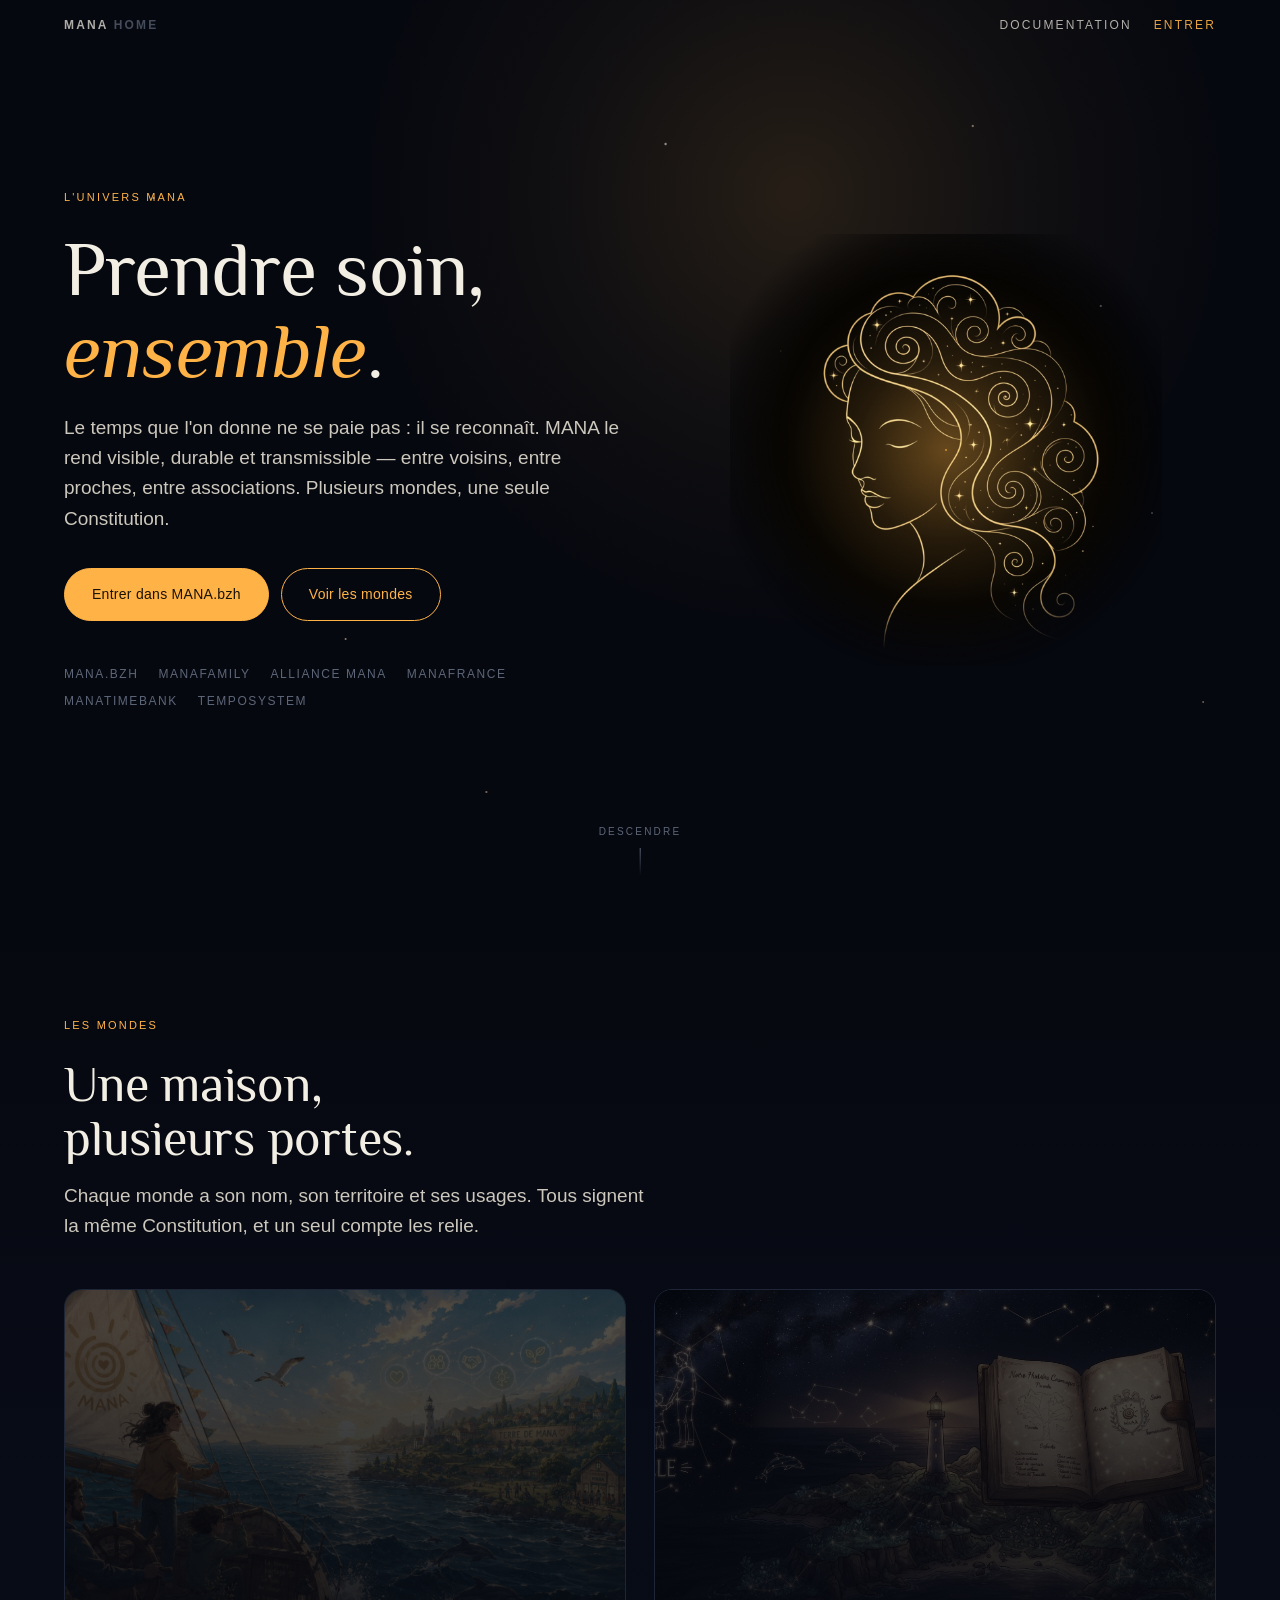
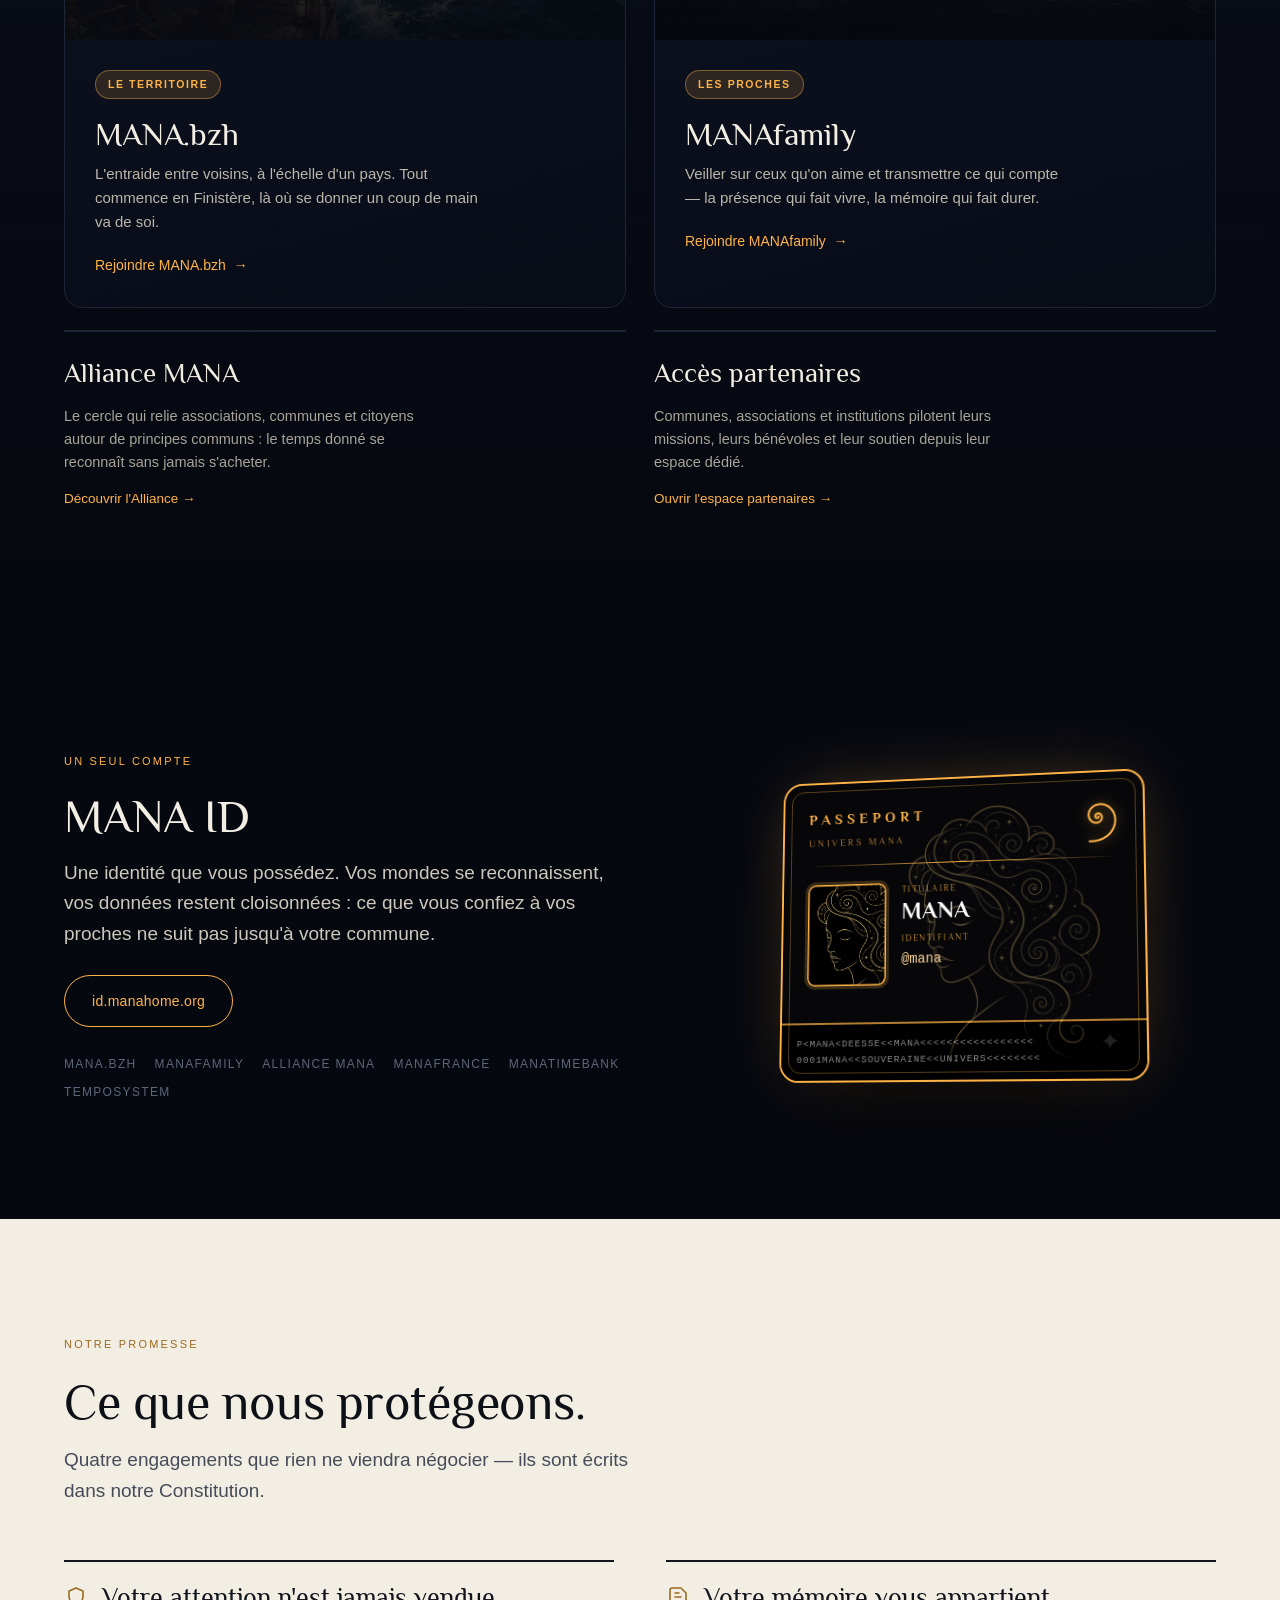
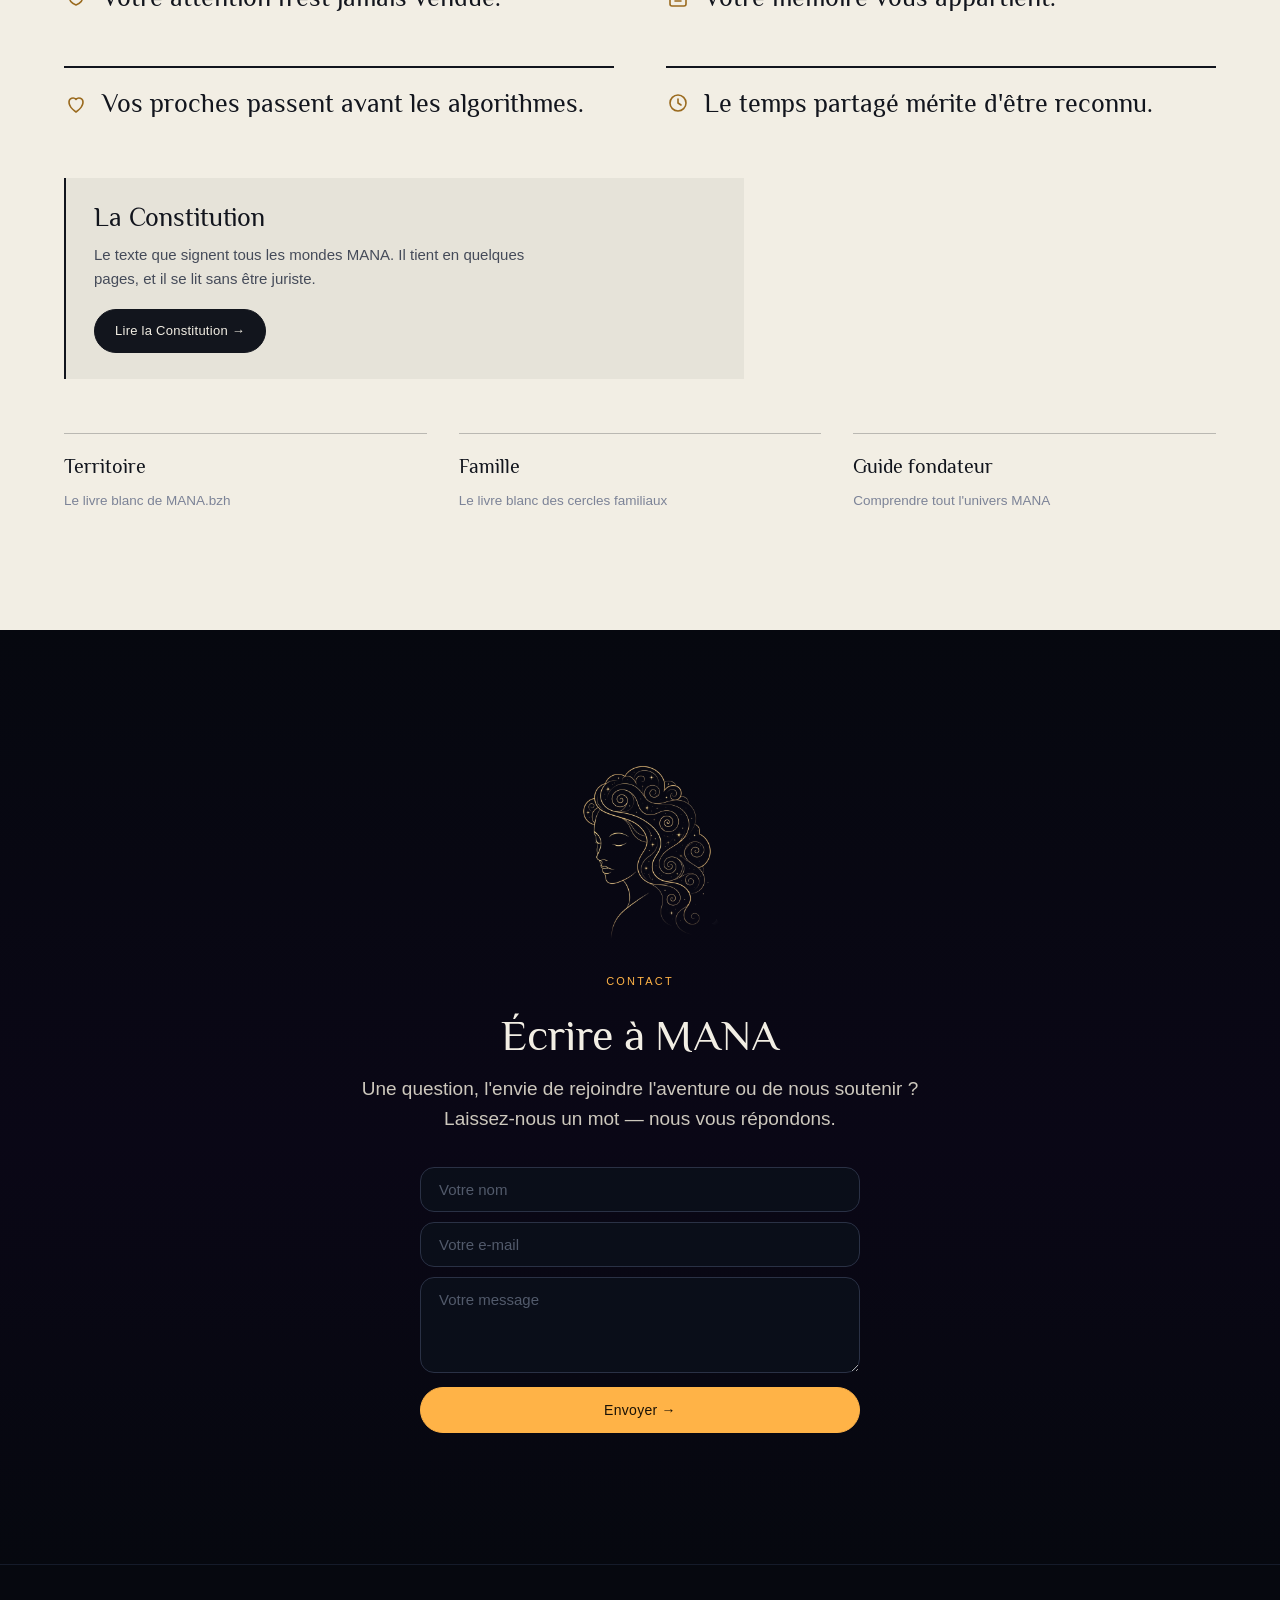
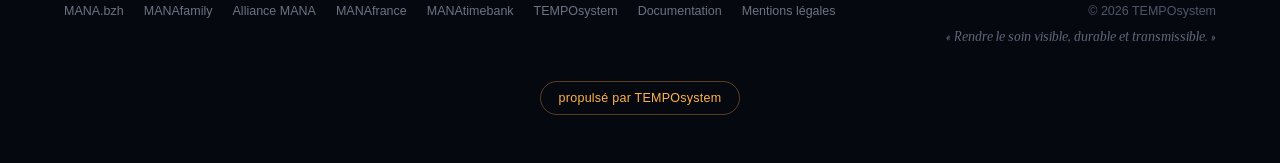
==== commit ac645ba8: "feat(seuil): MANA veille dans le hero, et elle respire Le seuil n'était que typographique. MANA y pr" ====
--- a/index.html
+++ b/index.html
@@ -127,18 +127,75 @@
   .brand .right .enter{color:var(--mana);opacity:.9}
   @media(max-width:560px){.brand .doc{display:none}}
 
-  /* ═══ 1. SEUIL ═══ */
+  /* ═══ 1. SEUIL — MANA respire ═══ */
   #seuil{min-height:100svh;display:flex;align-items:center;overflow:hidden;
-    padding-top:96px;padding-bottom:104px}
-  #seuil::before{content:"";position:absolute;inset:-30% -10% auto 50%;transform:translateX(-50%);
-    width:min(1100px,140vw);aspect-ratio:1;border-radius:50%;pointer-events:none;
-    background:radial-gradient(circle,rgba(255,179,71,.16) 0%,rgba(255,179,71,.05) 34%,transparent 62%)}
-  #seuil .wrap{position:relative;z-index:2;width:100%}
+    padding-top:104px;padding-bottom:104px}
+  /* lueur de fond, très basse, pour que la nuit ne soit jamais plate */
+  #seuil::before{content:"";position:absolute;inset:-34% -10% auto 62%;transform:translateX(-50%);
+    width:min(1000px,150vw);aspect-ratio:1;border-radius:50%;pointer-events:none;z-index:0;
+    background:radial-gradient(circle,rgba(255,179,71,.13) 0%,rgba(255,179,71,.04) 34%,transparent 62%)}
+  /* poussière d'étoiles — deux couches qui scintillent en contretemps */
+  .etoiles{position:absolute;inset:0;z-index:1;pointer-events:none}
+  .etoiles i{position:absolute;inset:0;display:block;
+    background-repeat:no-repeat;animation:scintille 7s ease-in-out infinite}
+  .etoiles .c1{
+    background-image:
+      radial-gradient(1.6px 1.6px at 12% 22%,rgba(255,255,255,.85),transparent),
+      radial-gradient(1.4px 1.4px at 27% 71%,rgba(255,224,180,.8),transparent),
+      radial-gradient(1.8px 1.8px at 52% 16%,rgba(255,255,255,.7),transparent),
+      radial-gradient(1.3px 1.3px at 68% 62%,rgba(255,224,180,.75),transparent),
+      radial-gradient(1.6px 1.6px at 86% 34%,rgba(255,255,255,.8),transparent),
+      radial-gradient(1.4px 1.4px at 94% 78%,rgba(255,224,180,.6),transparent)}
+  .etoiles .c2{animation-delay:3.5s;
+    background-image:
+      radial-gradient(1.2px 1.2px at 19% 48%,rgba(255,255,255,.6),transparent),
+      radial-gradient(1.5px 1.5px at 38% 88%,rgba(255,224,180,.65),transparent),
+      radial-gradient(1.1px 1.1px at 61% 39%,rgba(255,255,255,.55),transparent),
+      radial-gradient(1.6px 1.6px at 76% 14%,rgba(255,224,180,.7),transparent),
+      radial-gradient(1.2px 1.2px at 90% 57%,rgba(255,255,255,.6),transparent)}
+  @keyframes scintille{0%,100%{opacity:.28}50%{opacity:1}}
+
+  #seuil .wrap{position:relative;z-index:3;width:100%}
+  .seuil-grid{display:grid;gap:clamp(28px,4vw,64px);align-items:center}
+  @media(min-width:940px){.seuil-grid{grid-template-columns:1.02fr .98fr}}
   #seuil h1{font-size:clamp(38px,7.4vw,76px);margin-bottom:20px;max-width:15ch}
   #seuil h1 em{font-style:italic;color:var(--mana)}
   #seuil .lead{margin-bottom:34px}
   .seuil-mondes{display:flex;flex-wrap:wrap;gap:8px 20px;margin-top:44px;
     font-size:12px;letter-spacing:.13em;text-transform:uppercase;color:var(--granit)}
+
+  /* ── MANA, son aura et ses anneaux ── */
+  .deesse-stage{position:relative;aspect-ratio:1;width:min(470px,80vw);
+    margin:0 auto;display:grid;place-items:center}
+  @media(max-width:939px){
+    .deesse-stage{order:-1;width:min(310px,64vw);margin-bottom:-14px}
+  }
+  .aura{position:absolute;inset:2%;border-radius:50%;pointer-events:none;
+    background:radial-gradient(circle,rgba(255,179,71,.40) 0%,rgba(255,179,71,.15) 28%,rgba(255,179,71,.04) 48%,transparent 68%);
+    animation:aura-souffle 7s ease-in-out infinite}
+  @keyframes aura-souffle{
+    0%,100%{transform:scale(.92);opacity:.75}
+    50%{transform:scale(1.07);opacity:1}}
+  /* anneaux : la lumière s'échappe d'elle, lentement, en continu */
+  .anneau{position:absolute;border:1px solid rgba(255,179,71,.32);border-radius:50%;
+    pointer-events:none;animation:anneau-sort 10s linear infinite}
+  .anneau.a2{animation-delay:3.33s}
+  .anneau.a3{animation-delay:6.66s}
+  @keyframes anneau-sort{
+    0%{inset:42%;opacity:0}
+    12%{opacity:.9}
+    100%{inset:-4%;opacity:0}}
+  /* screen : le noir du PNG s'efface, il ne reste que la lumière.
+     Le masque radial fond les bords — le PNG n'a pas d'alpha, sans lui
+     il resterait un rectangle net posé sur la nuit. Pas de drop-shadow
+     pour la même raison (il suivrait le rectangle) : l'aura suffit. */
+  .deesse{position:relative;z-index:2;width:92%;height:auto;mix-blend-mode:screen;
+    -webkit-mask-image:radial-gradient(circle at 50% 47%,#000 52%,transparent 76%);
+    mask-image:radial-gradient(circle at 50% 47%,#000 52%,transparent 76%);
+    animation:deesse-souffle 7s ease-in-out infinite}
+  @keyframes deesse-souffle{
+    0%,100%{transform:translateY(5px) scale(.994)}
+    50%{transform:translateY(-9px) scale(1.012)}}
   .scrollcue{position:absolute;bottom:24px;left:50%;transform:translateX(-50%);z-index:5;
     font-size:10px;letter-spacing:.22em;text-transform:uppercase;color:var(--granit);
     display:flex;flex-direction:column;align-items:center;gap:8px}
@@ -315,20 +372,31 @@
 
 <!-- ═══ 1 · SEUIL — ce qu'est MANA, en une phrase ═══ -->
 <section id="seuil">
-  <div class="wrap">
-    <p class="eyebrow">L'univers MANA</p>
-    <h1>Prendre soin,<br><em>ensemble</em>.</h1>
-    <p class="lead">Le temps que l'on donne ne se paie pas&nbsp;: il se reconnaît. MANA le rend visible,
-      durable et transmissible — entre voisins, entre proches, entre associations. Plusieurs mondes,
-      une seule Constitution.</p>
-    <div class="btn-row">
-      <a class="btn" href="https://mana.bzh">Entrer dans MANA.bzh</a>
-      <a class="btn ghost" href="#mondes">Voir les mondes</a>
-    </div>
-    <p class="seuil-mondes">
-      <span>MANA.bzh</span><span>MANAfamily</span><span>Alliance MANA</span>
-      <span>MANAfrance</span><span>MANAtimebank</span><span>TEMPOsystem</span>
-    </p>
+  <div class="etoiles" aria-hidden="true"><i class="c1"></i><i class="c2"></i></div>
+  <div class="wrap seuil-grid">
+    <div class="seuil-txt">
+      <p class="eyebrow">L'univers MANA</p>
+      <h1>Prendre soin,<br><em>ensemble</em>.</h1>
+      <p class="lead">Le temps que l'on donne ne se paie pas&nbsp;: il se reconnaît. MANA le rend visible,
+        durable et transmissible — entre voisins, entre proches, entre associations. Plusieurs mondes,
+        une seule Constitution.</p>
+      <div class="btn-row">
+        <a class="btn" href="https://mana.bzh">Entrer dans MANA.bzh</a>
+        <a class="btn ghost" href="#mondes">Voir les mondes</a>
+      </div>
+      <p class="seuil-mondes">
+        <span>MANA.bzh</span><span>MANAfamily</span><span>Alliance MANA</span>
+        <span>MANAfrance</span><span>MANAtimebank</span><span>TEMPOsystem</span>
+      </p>
+    </div>
+
+    <figure class="deesse-stage" role="img" aria-label="MANA, veillant sur l'univers qui porte son nom">
+      <span class="aura" aria-hidden="true"></span>
+      <span class="anneau a1" aria-hidden="true"></span>
+      <span class="anneau a2" aria-hidden="true"></span>
+      <span class="anneau a3" aria-hidden="true"></span>
+      <img class="deesse" src="mana-deesse-640.png" alt="" width="640" height="640" fetchpriority="high">
+    </figure>
   </div>
   <div class="scrollcue"><span>Descendre</span><i></i></div>
 </section>
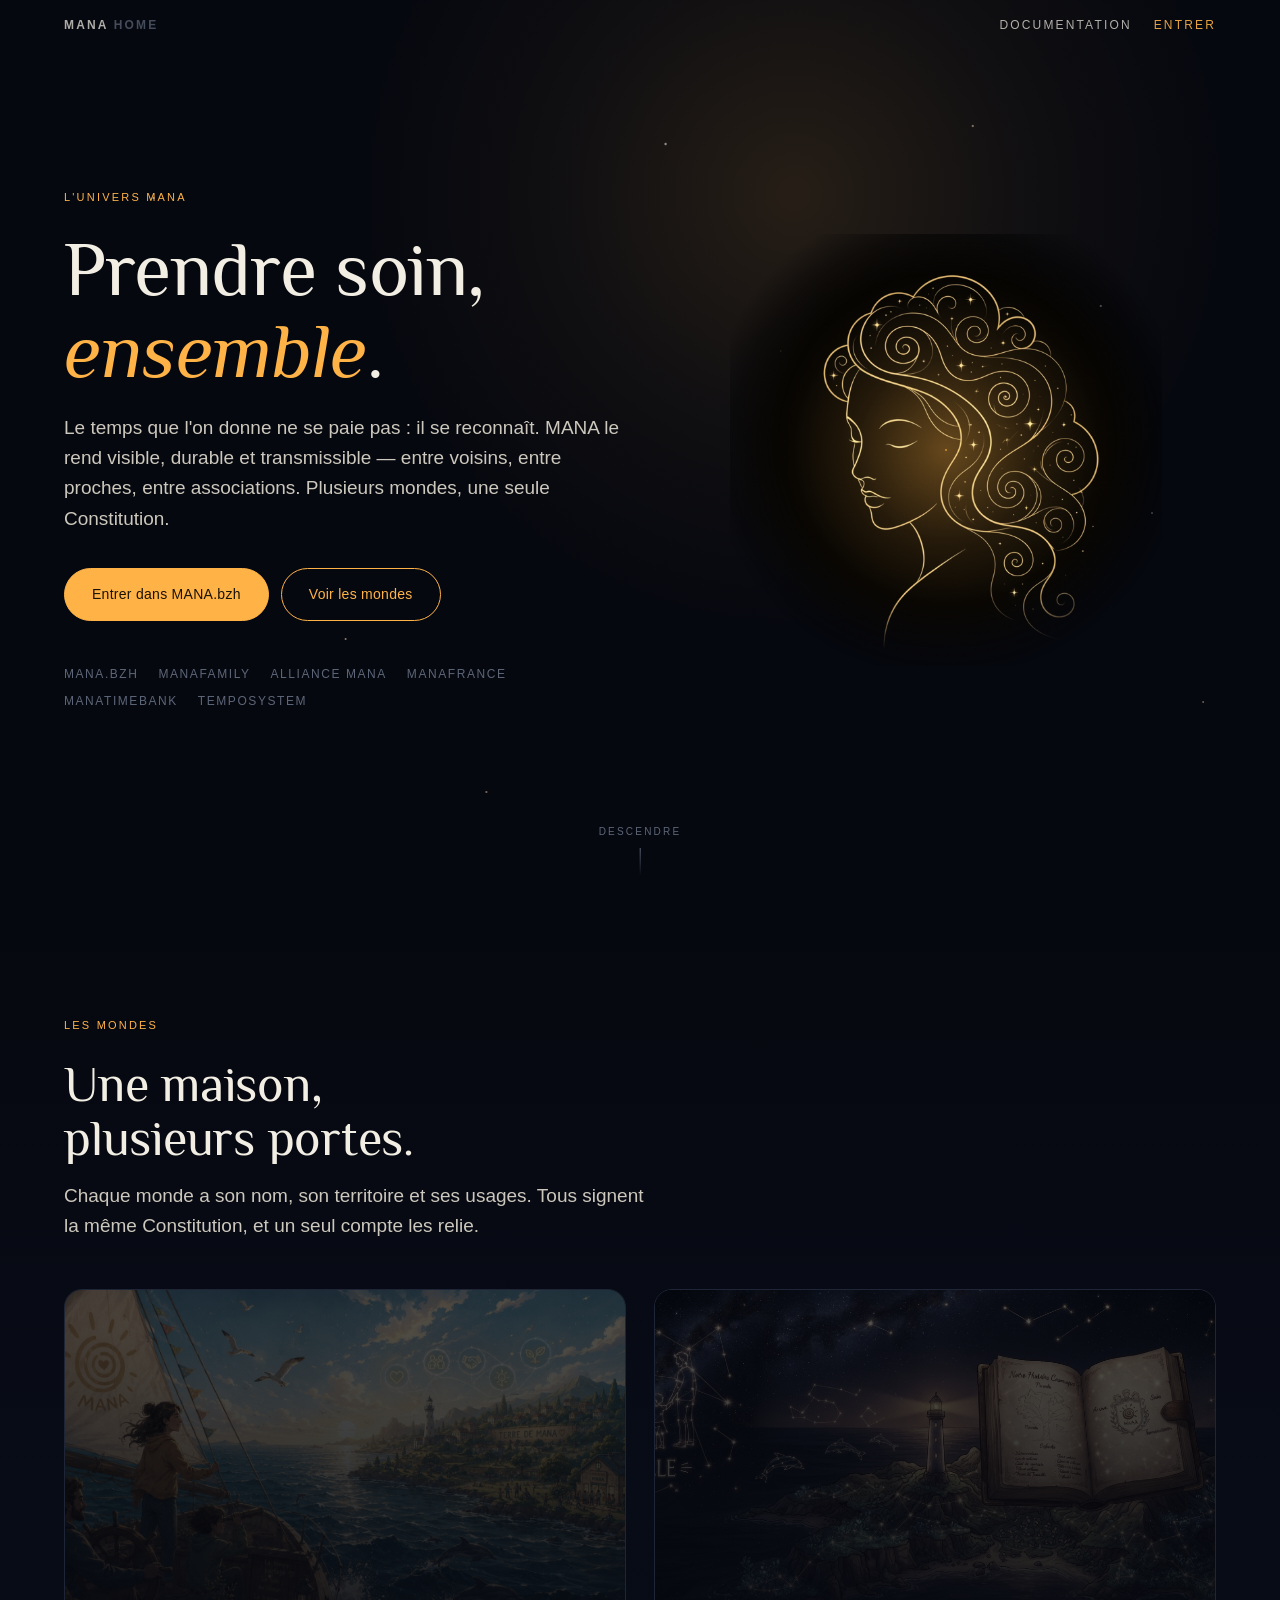
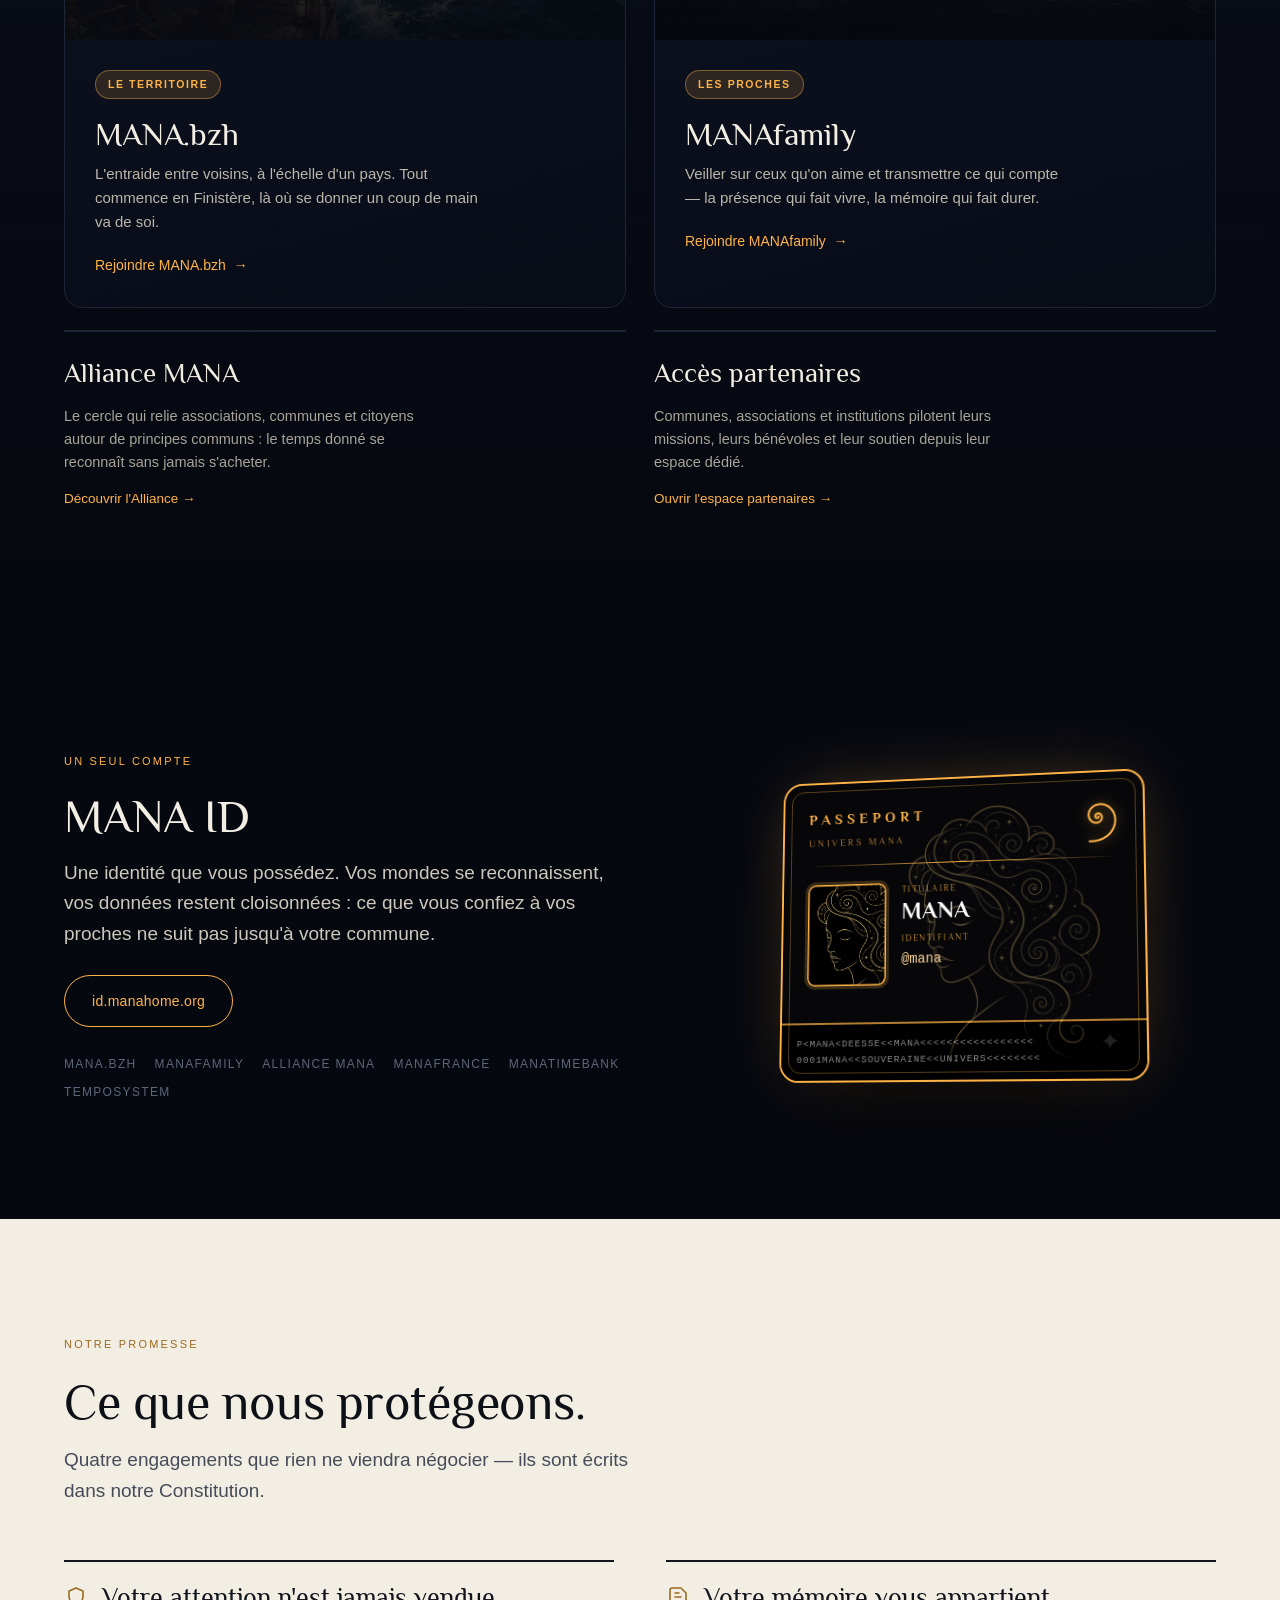
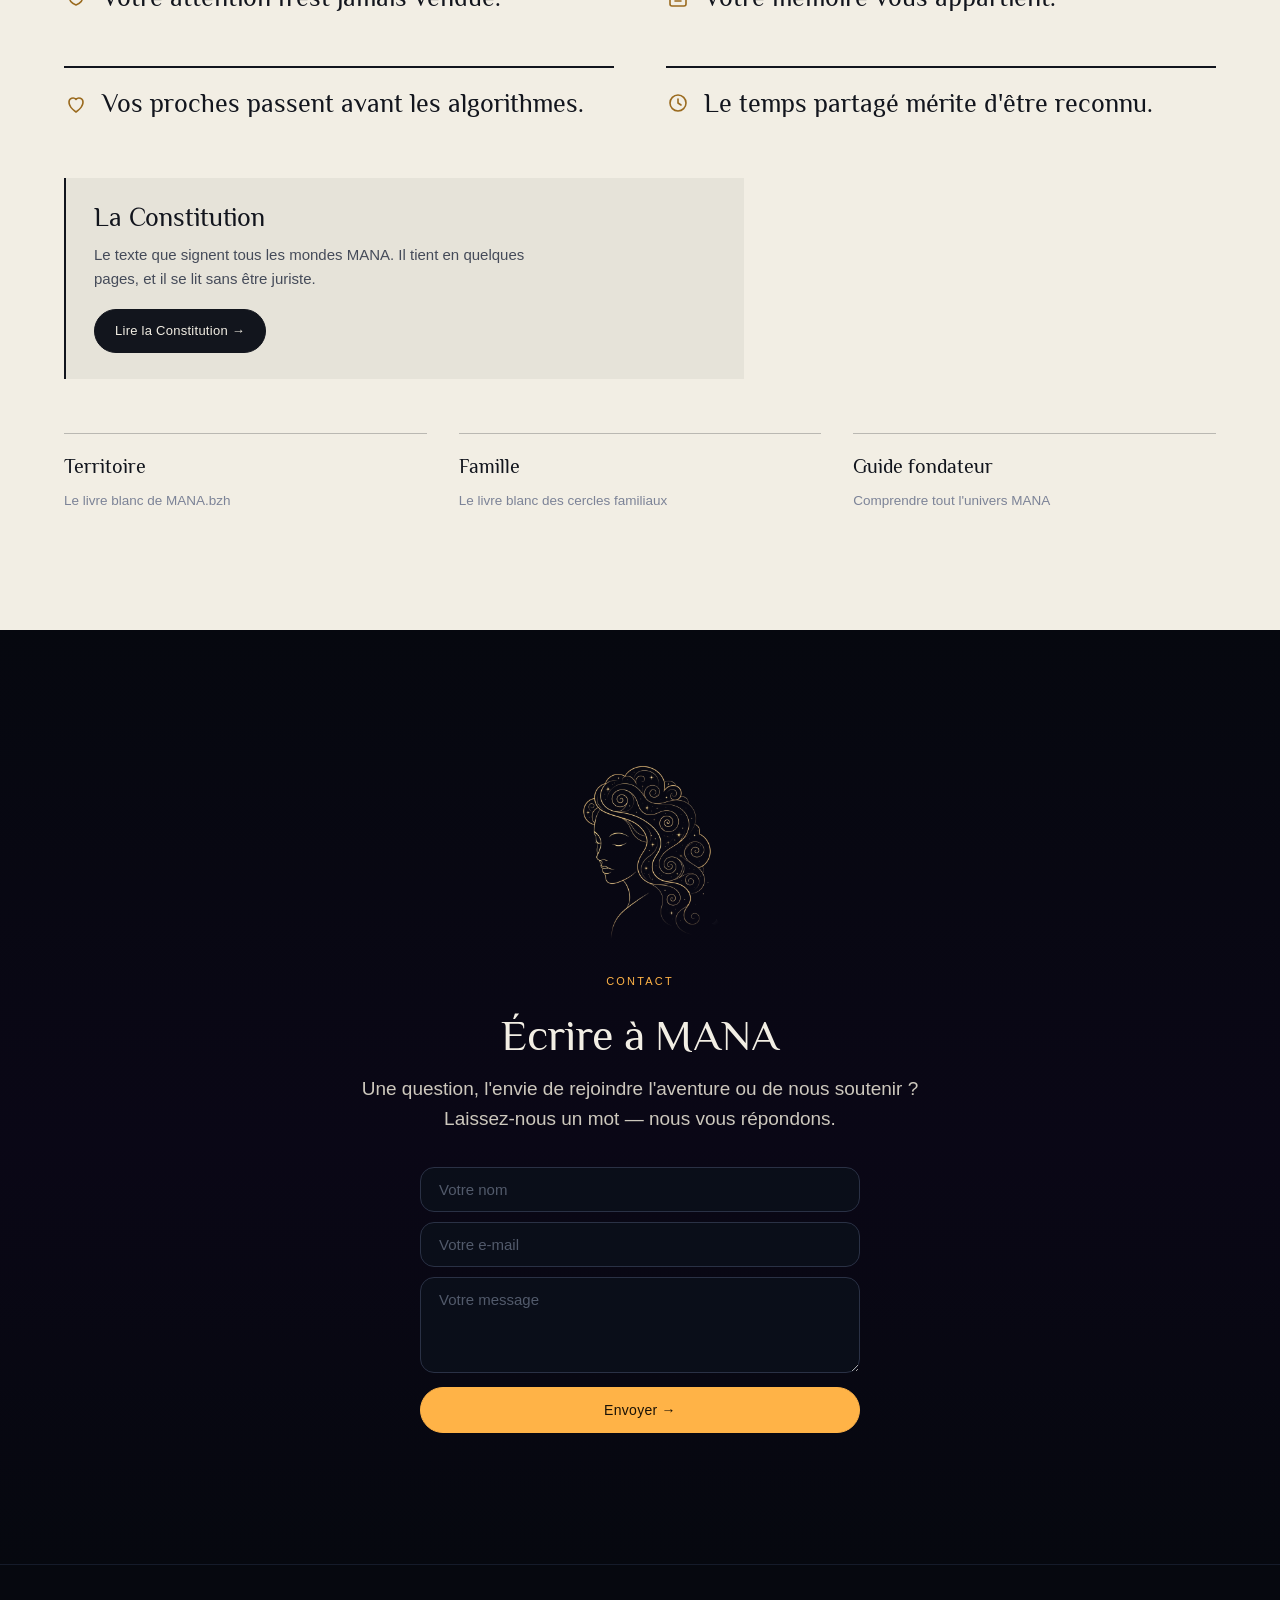
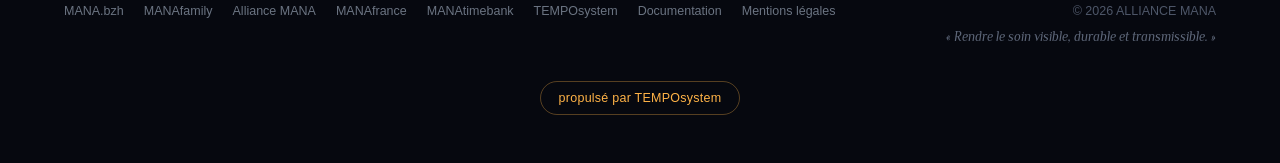
==== commit e5edfc5f: "fix(footer): le copyright revient à ALLIANCE MANA sur les 3 pages Cohérent avec l'éditeur déclaré da" ====
--- a/index.html
+++ b/index.html
@@ -584,7 +584,7 @@
       <a href="mentions.html">Mentions légales</a>
     </nav>
     <div class="foot-bas">
-      <span>© 2026 TEMPOsystem</span>
+      <span>© 2026 ALLIANCE MANA</span>
       <span class="devise">« Rendre le soin visible, durable et transmissible. »</span>
     </div>
   </div>
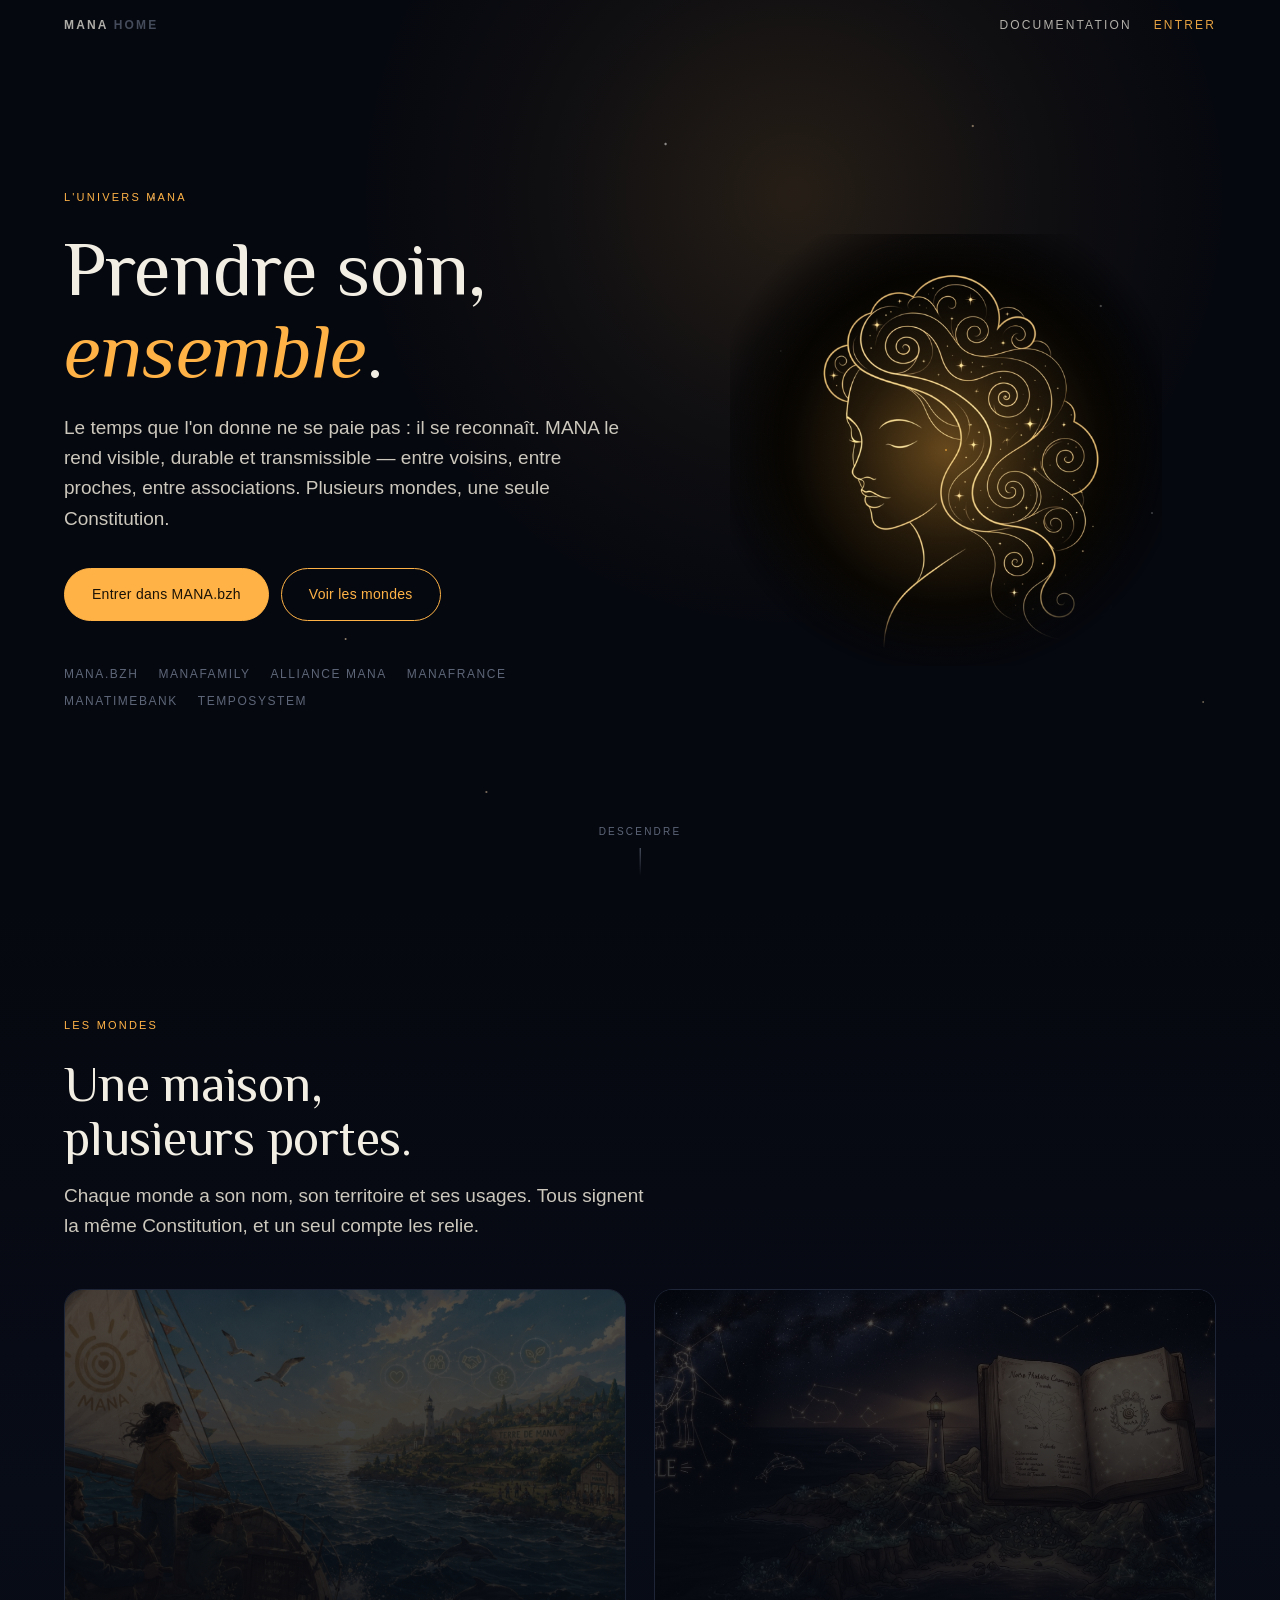
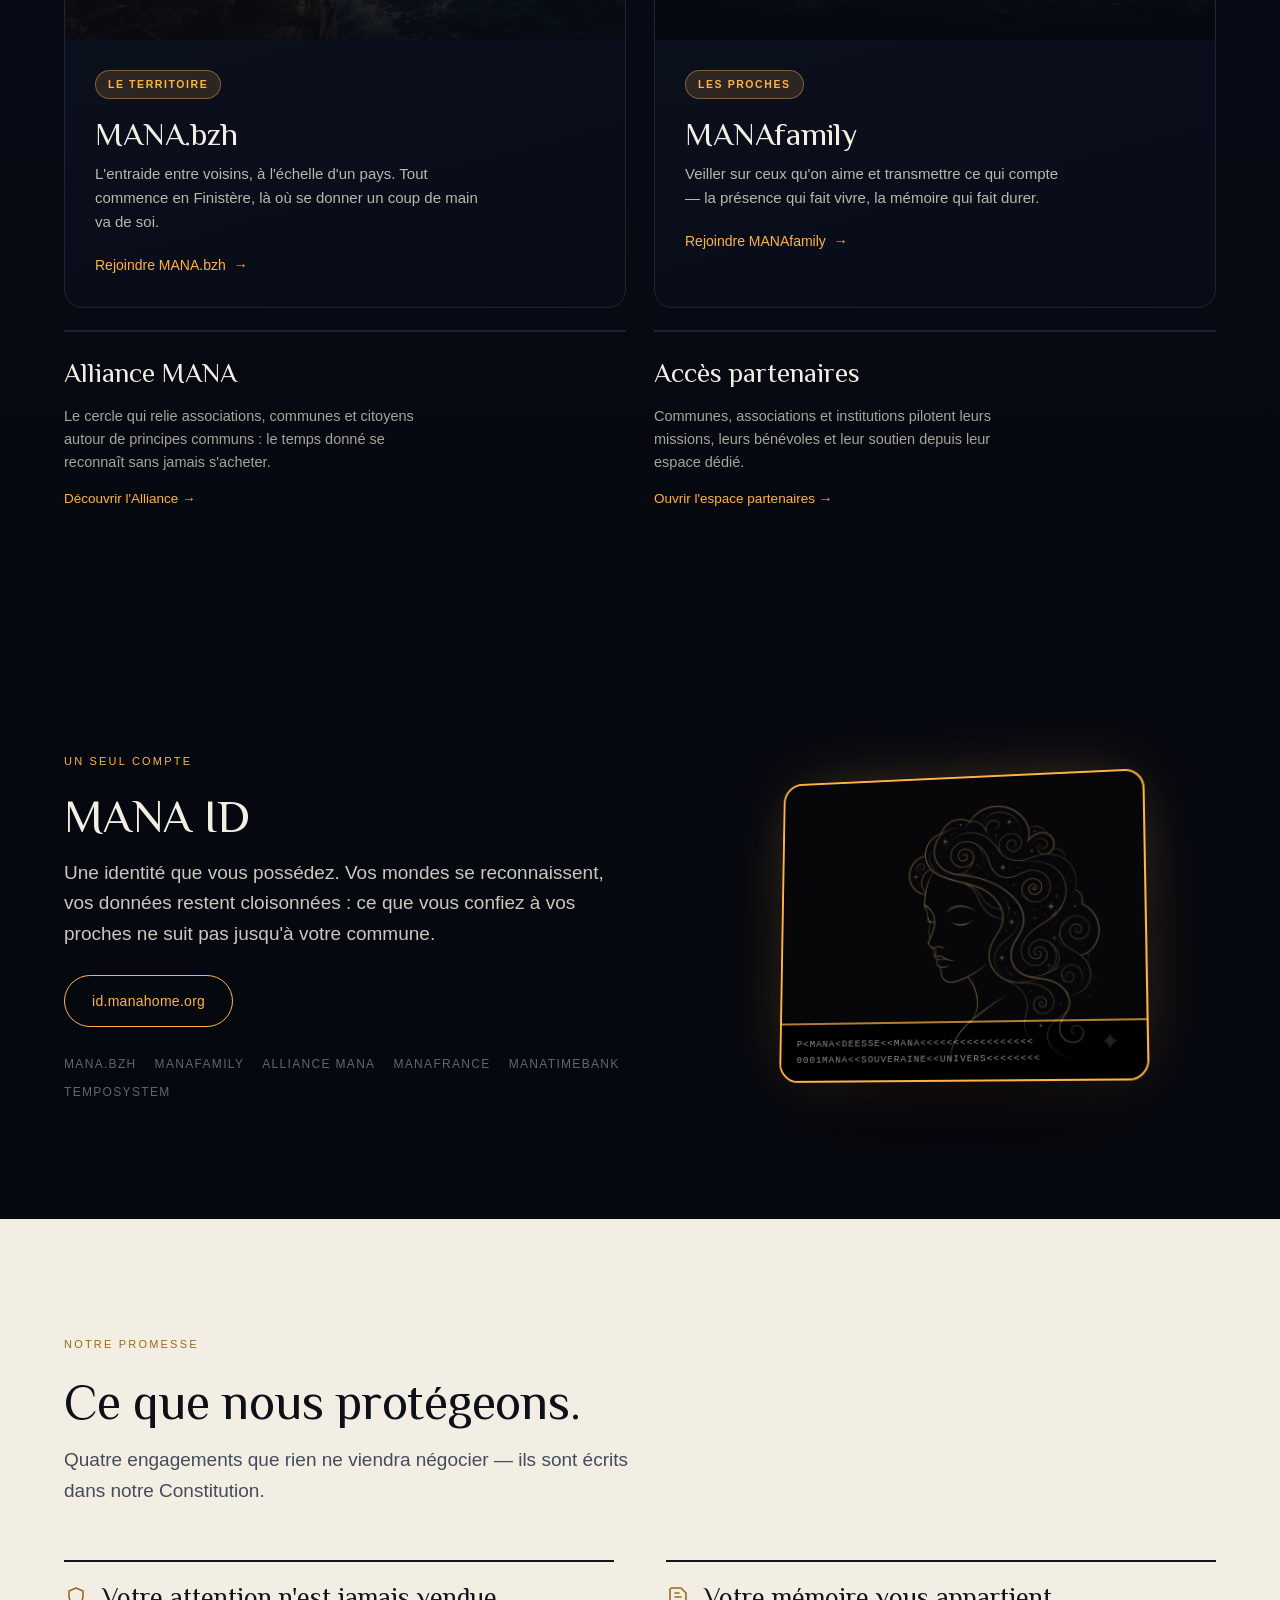
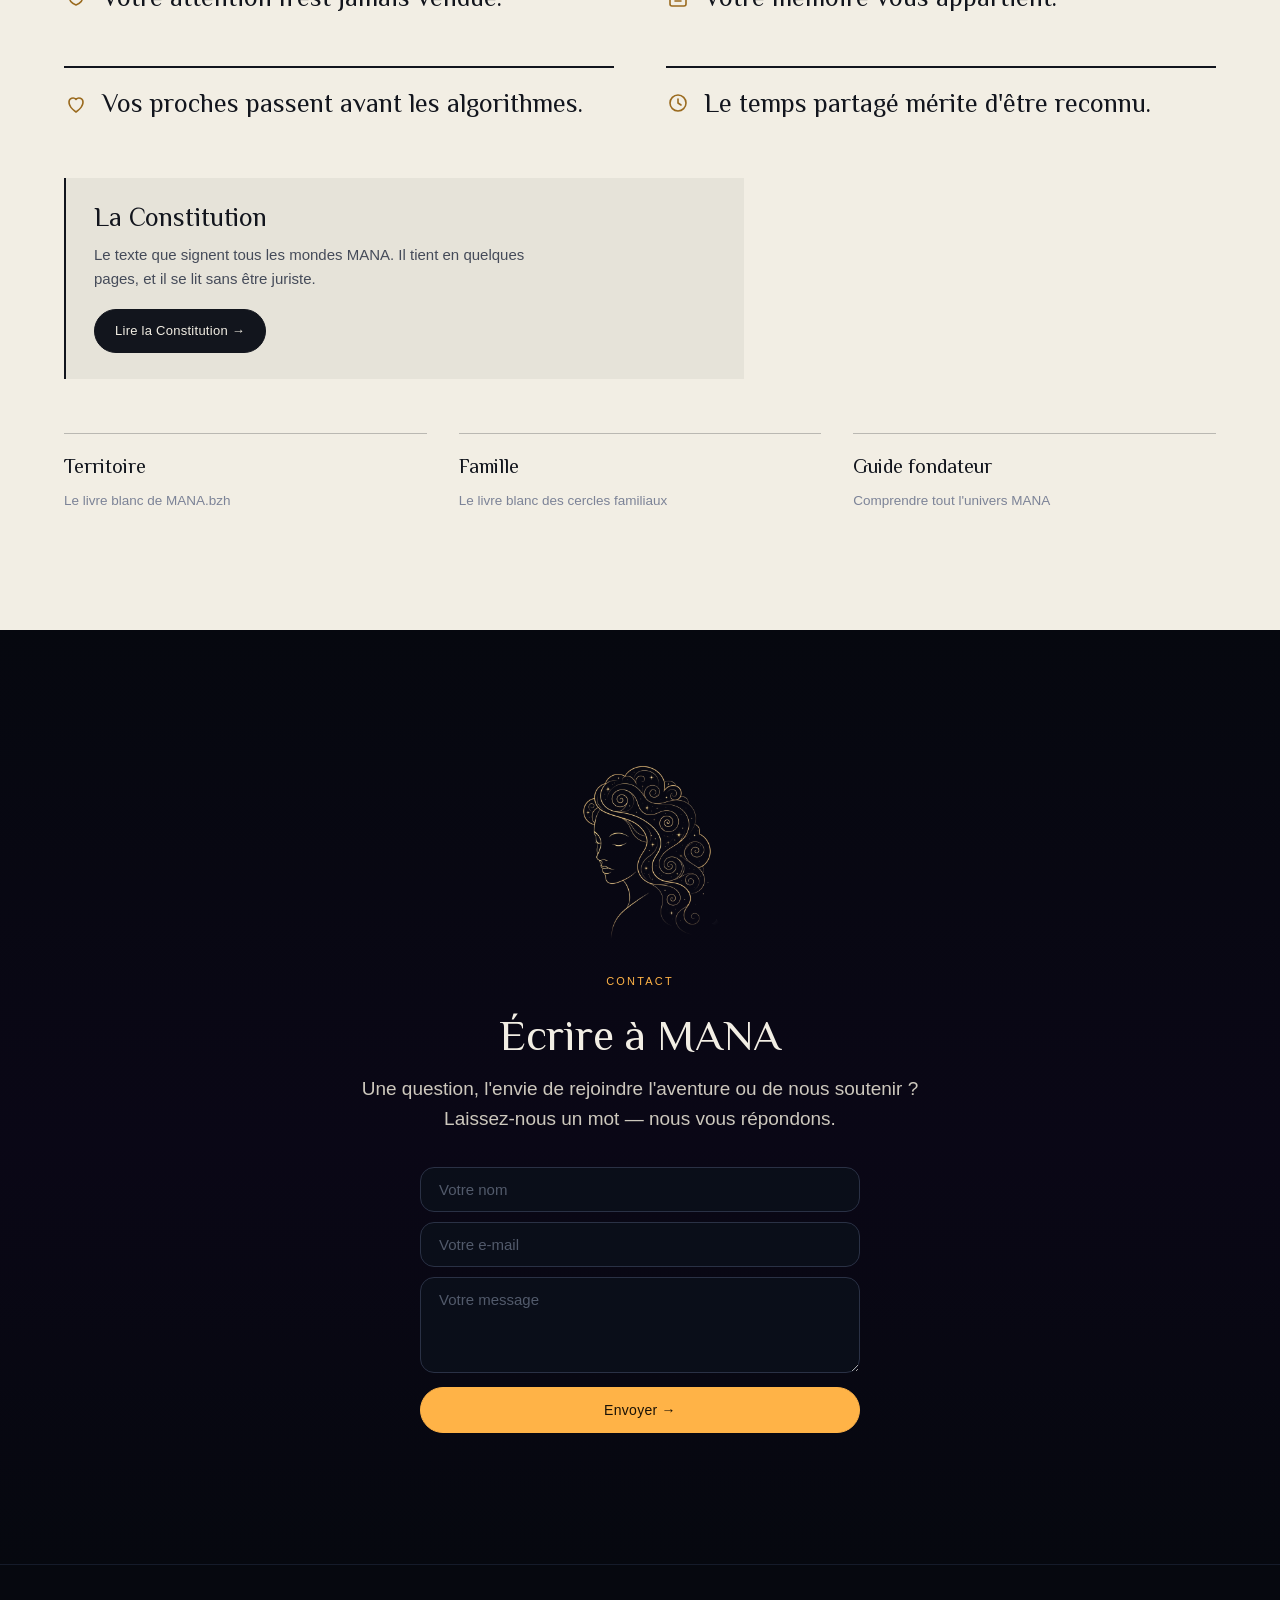
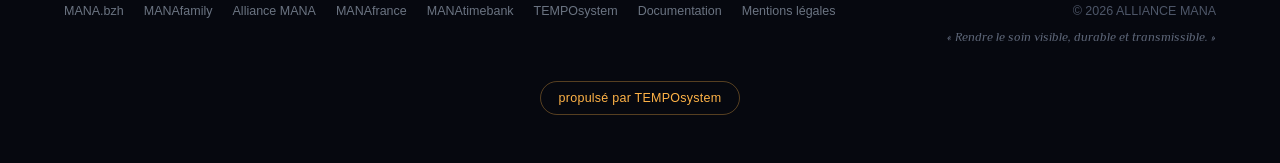
==== commit 43e1873a: "feat(souveraineté): Philosopher auto-hébergée + PI conforme à l'INPI Polices — les 5 pages chargeaie" ====
--- a/index.html
+++ b/index.html
@@ -63,7 +63,23 @@
 <meta name="twitter:title" content="MANA — Prendre soin, ensemble · MANA.bzh & MANAfamily">
 <meta name="twitter:description" content="L'univers du soin partagé : MANA.bzh, MANAfamily, Alliance MANA, MANA France, ManaTimeBank, TEMPOsystem.">
 <meta name="twitter:image" content="https://manahome.org/og.jpg">
-<link href="https://fonts.googleapis.com/css2?family=Philosopher:ital,wght@0,400;0,700;1,400;1,700&display=swap" rel="stylesheet">
+<!-- Philosopher auto-hébergée : aucune requête vers Google Fonts
+     (souveraineté + l'IP du visiteur ne part pas chez un tiers). -->
+<link rel="preload" href="/fonts/philosopher-latin-400.woff2" as="font" type="font/woff2" crossorigin>
+<style>
+  @font-face { font-family:'Philosopher'; font-style:normal; font-weight:400; font-display:swap;
+    src:url('/fonts/philosopher-latin-400.woff2') format('woff2');
+    unicode-range:U+0000-00FF, U+0131, U+0152-0153, U+02BB-02BC, U+02C6, U+02DA, U+02DC, U+2000-206F, U+2074, U+20AC, U+2122, U+2191, U+2193, U+2212, U+2215, U+FEFF, U+FFFD; }
+  @font-face { font-family:'Philosopher'; font-style:normal; font-weight:700; font-display:swap;
+    src:url('/fonts/philosopher-latin-700.woff2') format('woff2');
+    unicode-range:U+0000-00FF, U+0131, U+0152-0153, U+02BB-02BC, U+02C6, U+02DA, U+02DC, U+2000-206F, U+2074, U+20AC, U+2122, U+2191, U+2193, U+2212, U+2215, U+FEFF, U+FFFD; }
+  @font-face { font-family:'Philosopher'; font-style:italic; font-weight:400; font-display:swap;
+    src:url('/fonts/philosopher-latin-400-italic.woff2') format('woff2');
+    unicode-range:U+0000-00FF, U+0131, U+0152-0153, U+02BB-02BC, U+02C6, U+02DA, U+02DC, U+2000-206F, U+2074, U+20AC, U+2122, U+2191, U+2193, U+2212, U+2215, U+FEFF, U+FFFD; }
+  @font-face { font-family:'Philosopher'; font-style:italic; font-weight:700; font-display:swap;
+    src:url('/fonts/philosopher-latin-700-italic.woff2') format('woff2');
+    unicode-range:U+0000-00FF, U+0131, U+0152-0153, U+02BB-02BC, U+02C6, U+02DA, U+02DC, U+2000-206F, U+2074, U+20AC, U+2122, U+2191, U+2193, U+2212, U+2215, U+FEFF, U+FFFD; }
+</style>
 <style>
   /* ═══════════════════════════════════════════════════════════════════
      MANA HOME — grammaire visuelle de mana.bzh (nuit + ambre).
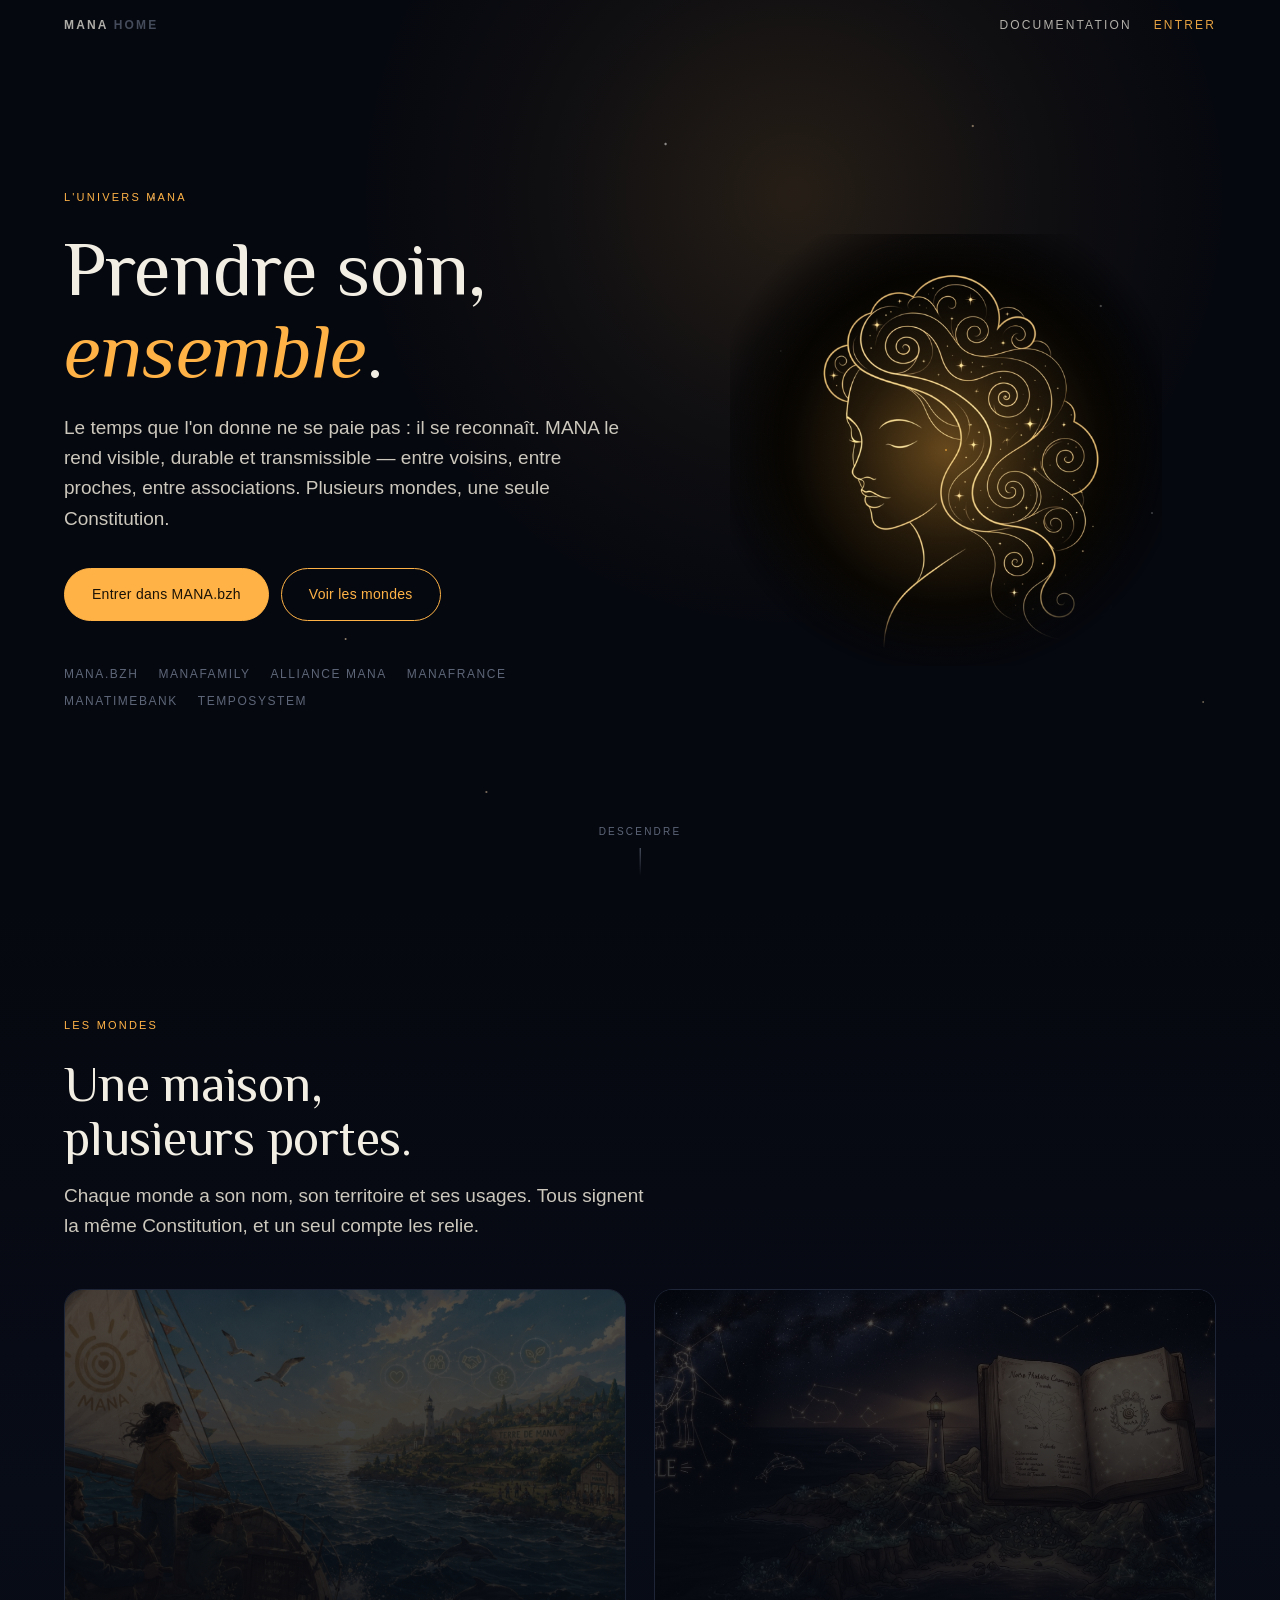
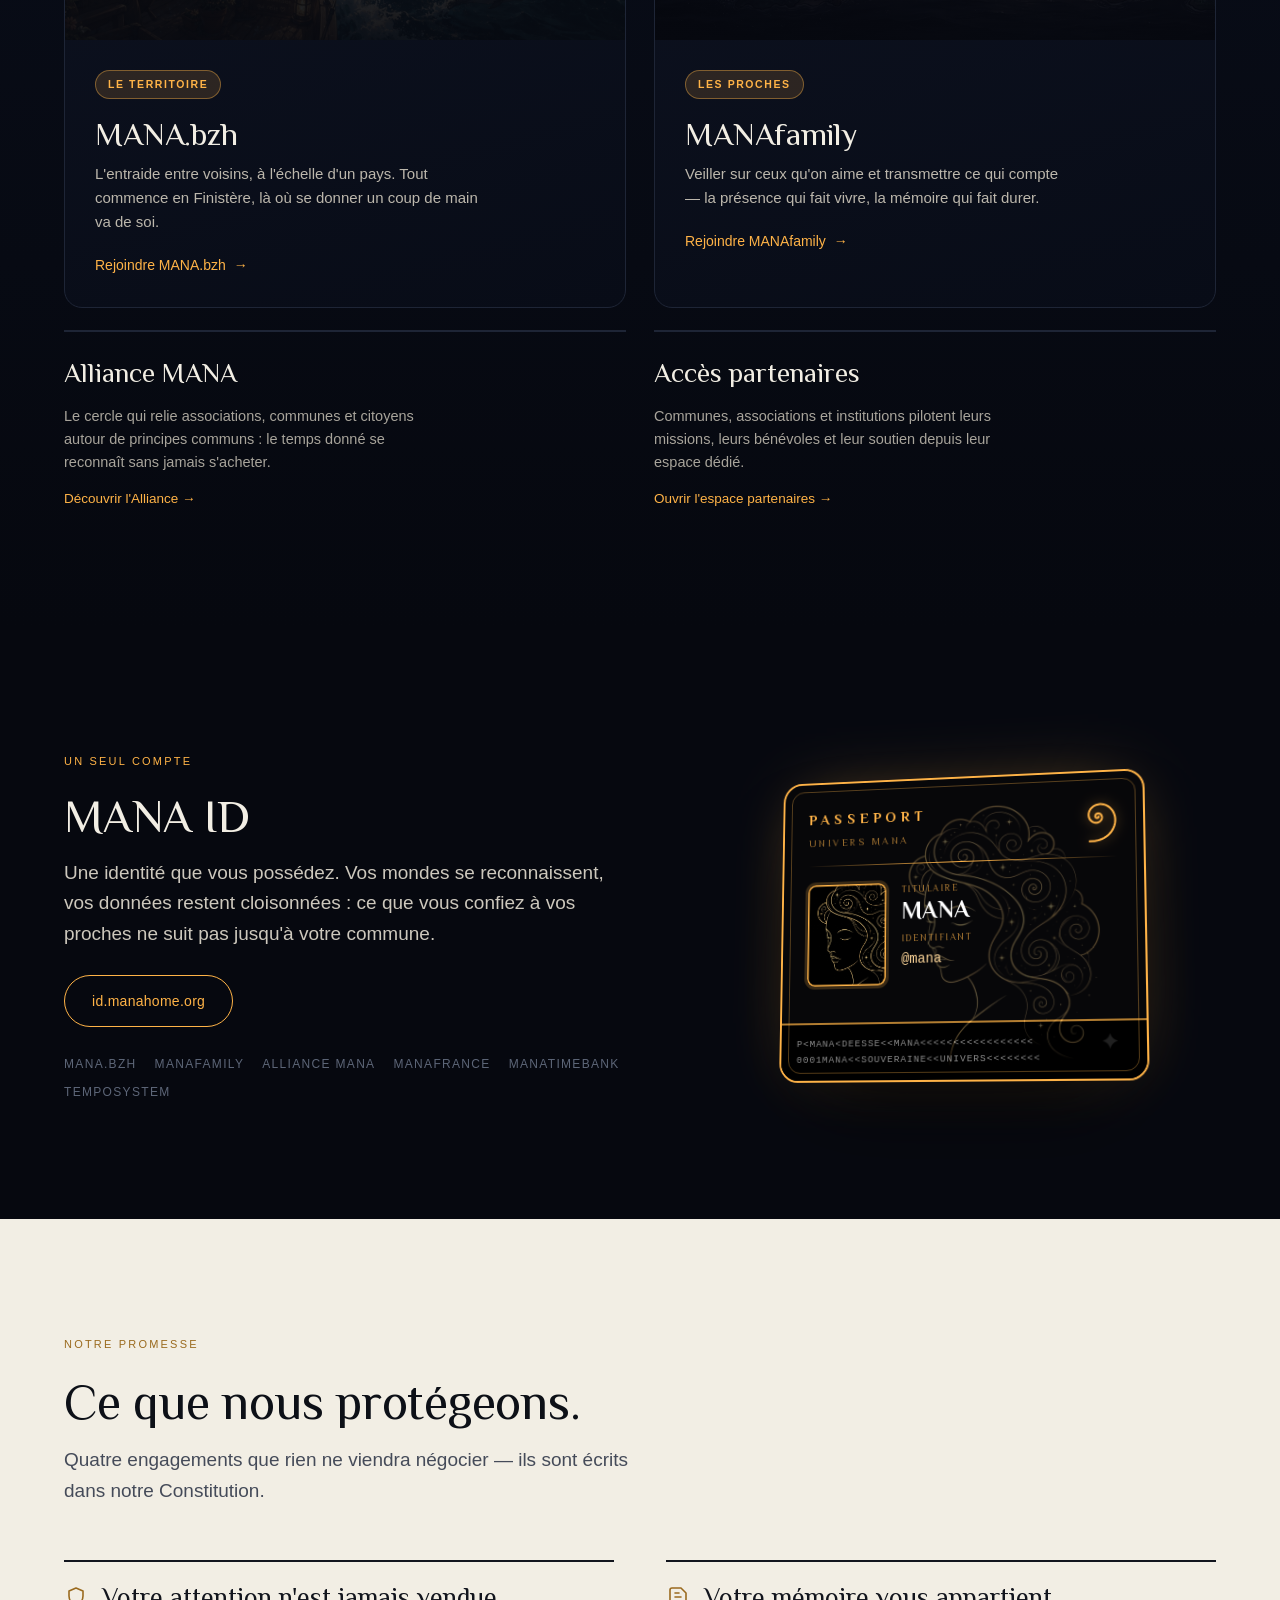
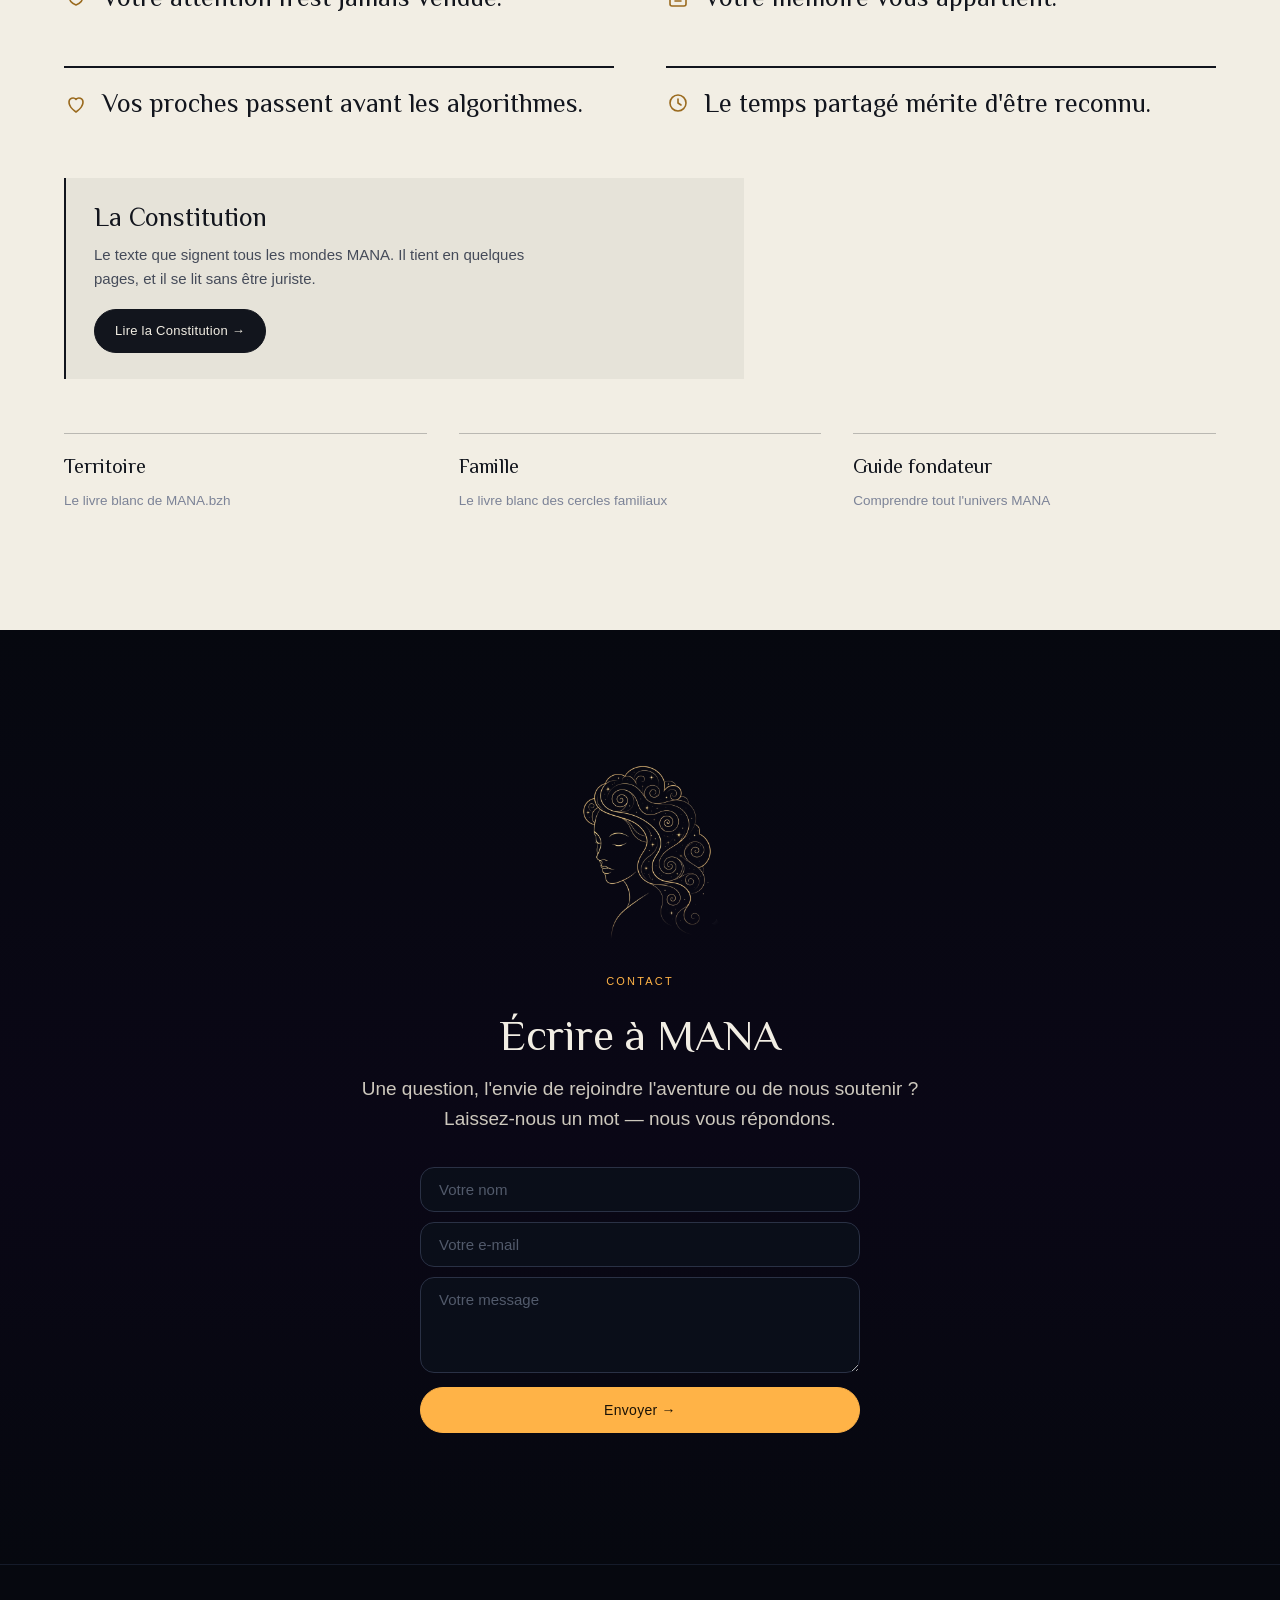
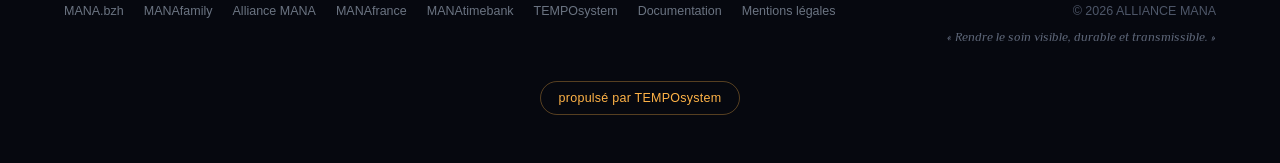
==== commit 21a0f074: "a11y(mobile): zones tactiles des liens secondaires portées à ~44 px Les liens de la barre du haut (1" ====
--- a/index.html
+++ b/index.html
@@ -135,7 +135,10 @@
   .brand.posee{background:rgba(6,8,15,.82);-webkit-backdrop-filter:blur(12px);
     backdrop-filter:blur(12px);box-shadow:0 1px 0 rgba(255,255,255,.06)}
   .brand>*{pointer-events:auto}
-  .brand a{color:var(--gwenn);text-decoration:none;opacity:.72;transition:opacity .2s}
+  .brand a{color:var(--gwenn);text-decoration:none;opacity:.72;transition:opacity .2s;
+    /* zone tactile confortable sans changer l'aspect : le padding agrandit
+       la cible, la marge négative annule l'effet sur la mise en page */
+    padding:12px 6px;margin:-12px -6px}
   .brand a:hover{opacity:1}
   .brand .mark{font-weight:600}
   .brand .mark .dim{color:var(--granit)}
@@ -354,8 +357,9 @@
   footer{padding:36px var(--pad) 48px;border-top:1px solid #151b2a}
   .foot-in{max-width:1180px;margin:0 auto;display:flex;justify-content:space-between;
     gap:22px;flex-wrap:wrap;font-size:12.5px;color:#4e5769}
-  .foot-links{display:flex;flex-wrap:wrap;gap:8px 20px}
-  .foot-links a{color:#6b7482;text-decoration:none;transition:color .2s}
+  .foot-links{display:flex;flex-wrap:wrap;gap:24px 20px}
+  .foot-links a{color:#6b7482;text-decoration:none;transition:color .2s;
+    padding:12px 0;margin:-12px 0}
   .foot-links a:hover{color:var(--mana)}
   .foot-bas{display:flex;flex-direction:column;gap:6px;text-align:right}
   .foot-bas .devise{font-family:var(--display);font-style:italic;color:var(--granit)}
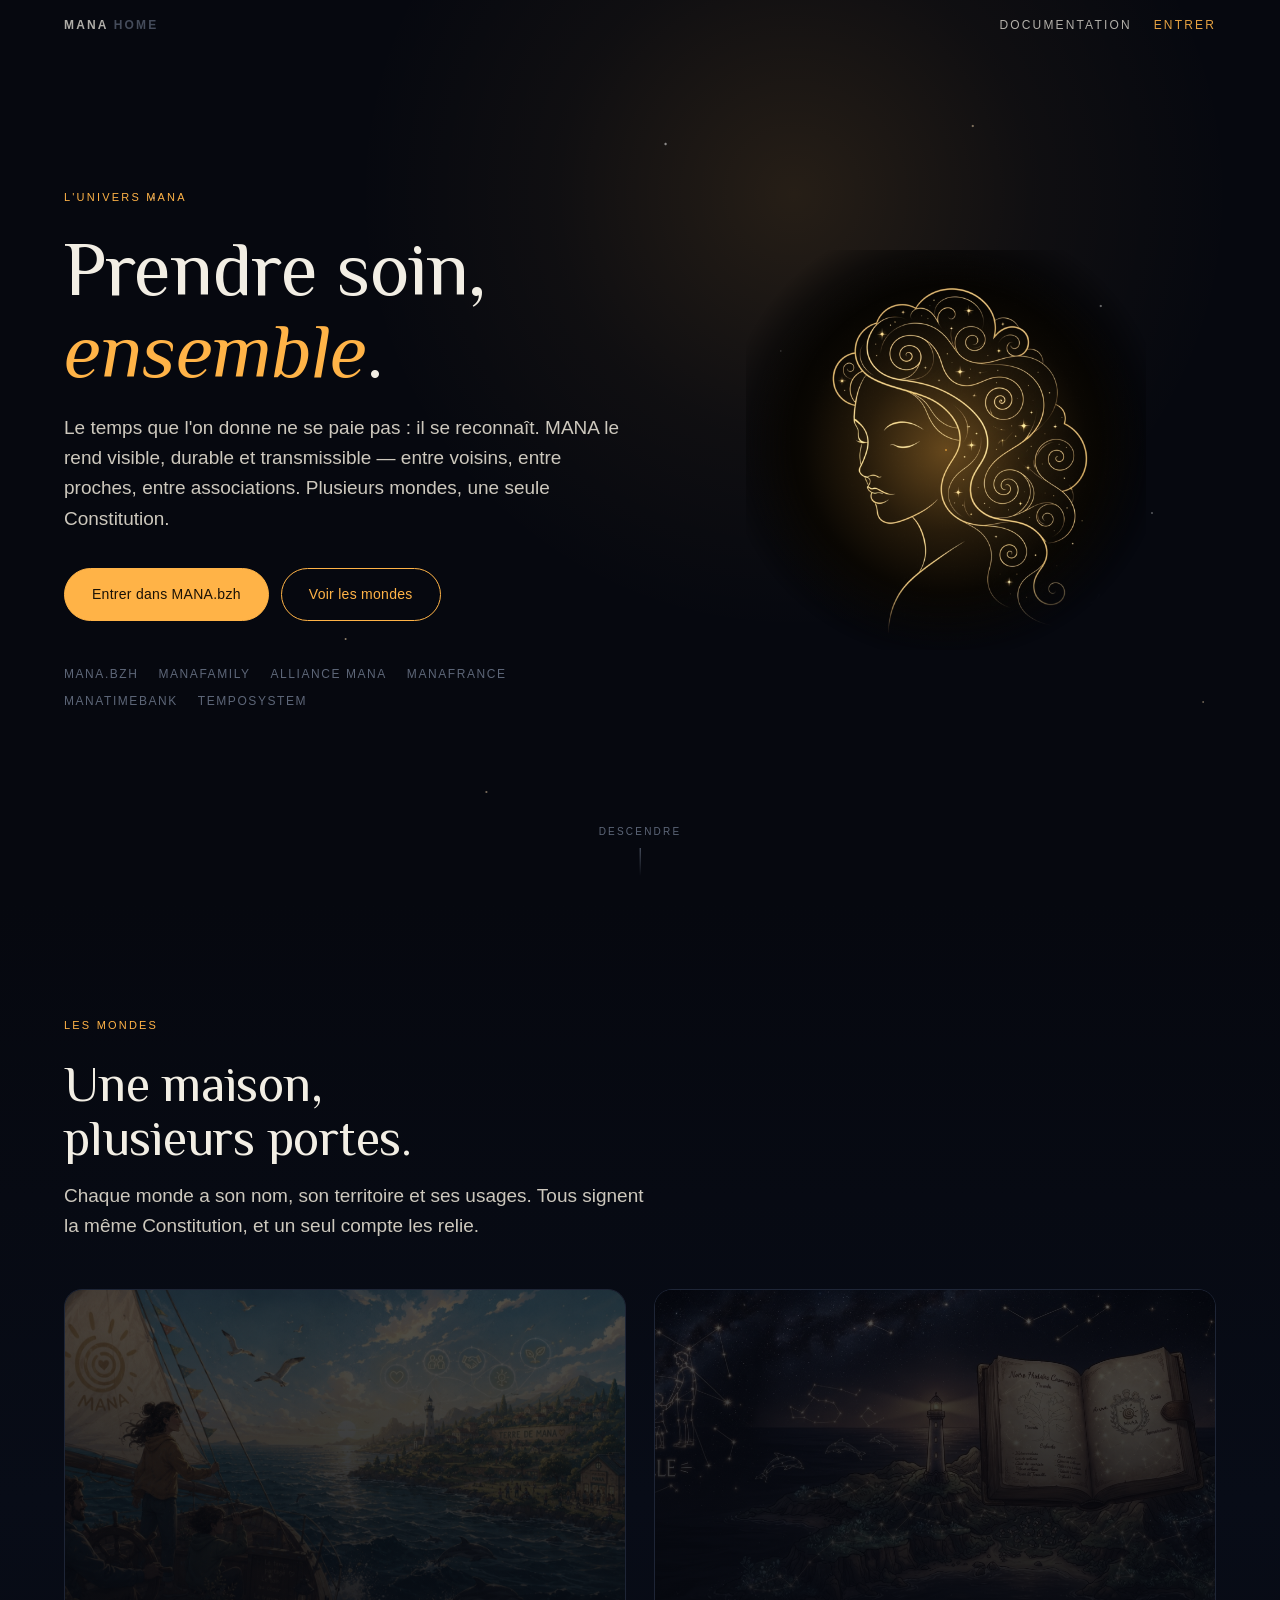
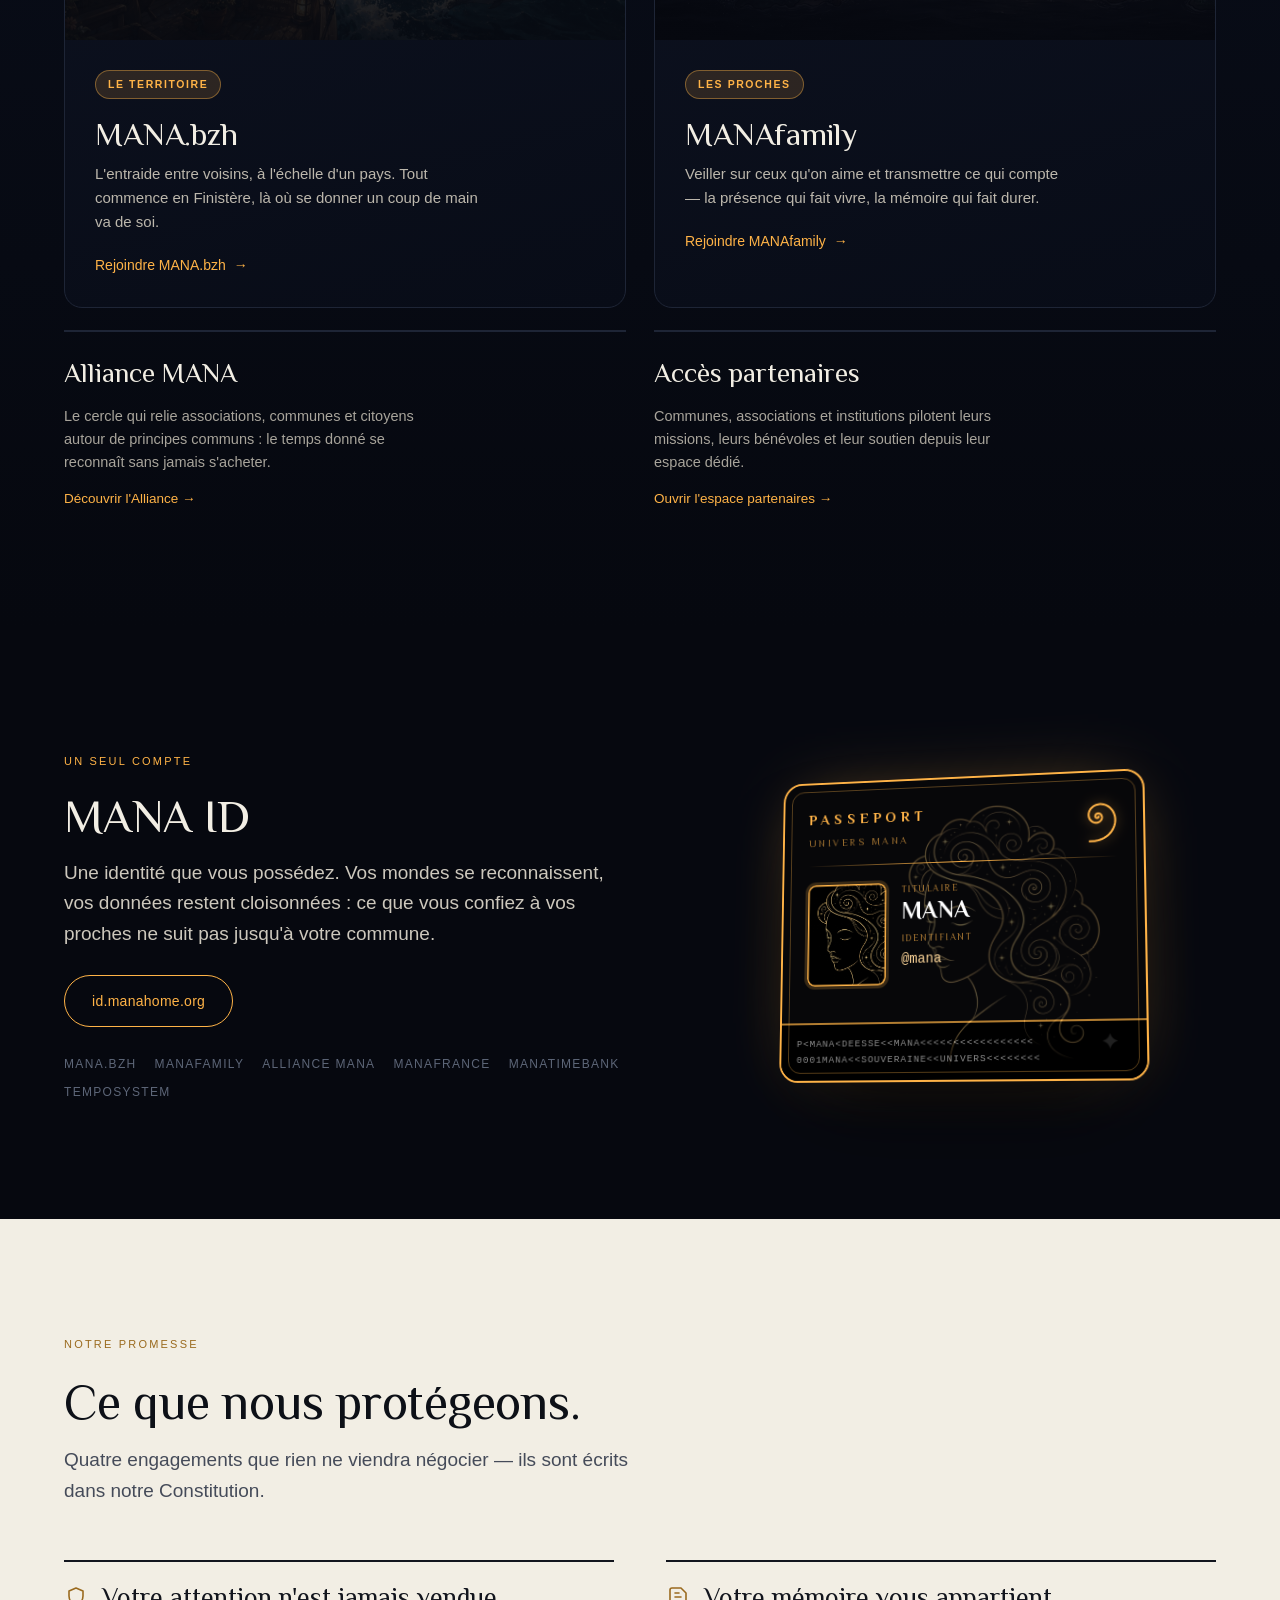
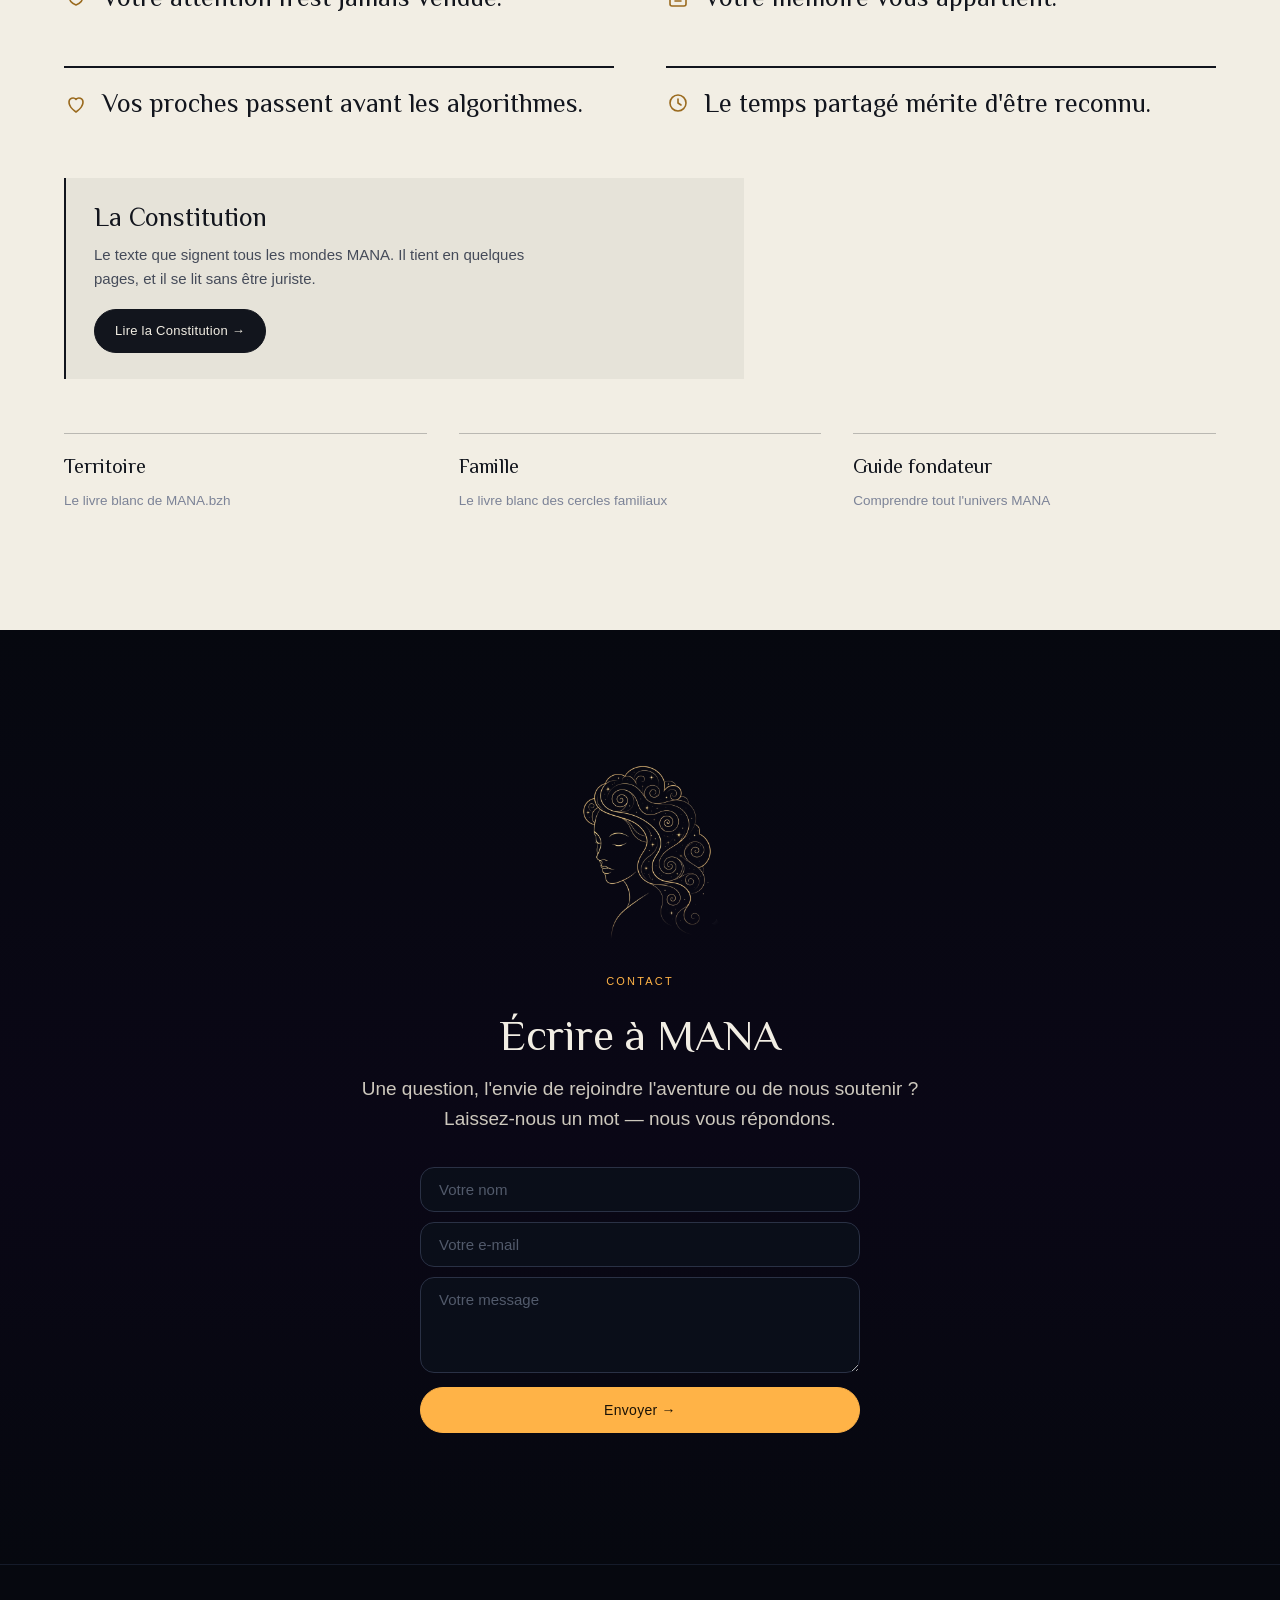
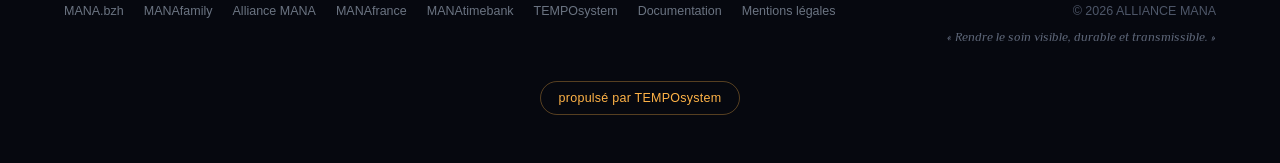
==== commit 6b9cd0de: "fix(seuil): MANA cesse d'étrangler le titre entre 940 et 1380 px En deux colonnes, « Prendre soin, »" ====
--- a/index.html
+++ b/index.html
@@ -184,7 +184,11 @@
     font-size:12px;letter-spacing:.13em;text-transform:uppercase;color:var(--granit)}
 
   /* ── MANA, son aura et ses anneaux ── */
-  .deesse-stage{position:relative;aspect-ratio:1;width:min(470px,80vw);
+  /* 34vw, pas une largeur fixe : les `fr` de la grille ne peuvent pas réduire
+     une colonne sous la taille de son contenu. À 470 px fixes, MANA occupait
+     55 % de la grille dès 940 px et étranglait le texte — « Prendre soin, » se
+     coupait après « Prendre ». Le plafond 470 px reprend la main dès 1382 px. */
+  .deesse-stage{position:relative;aspect-ratio:1;width:min(470px,34vw);
     margin:0 auto;display:grid;place-items:center}
   @media(max-width:939px){
     .deesse-stage{order:-1;width:min(310px,64vw);margin-bottom:-14px}
